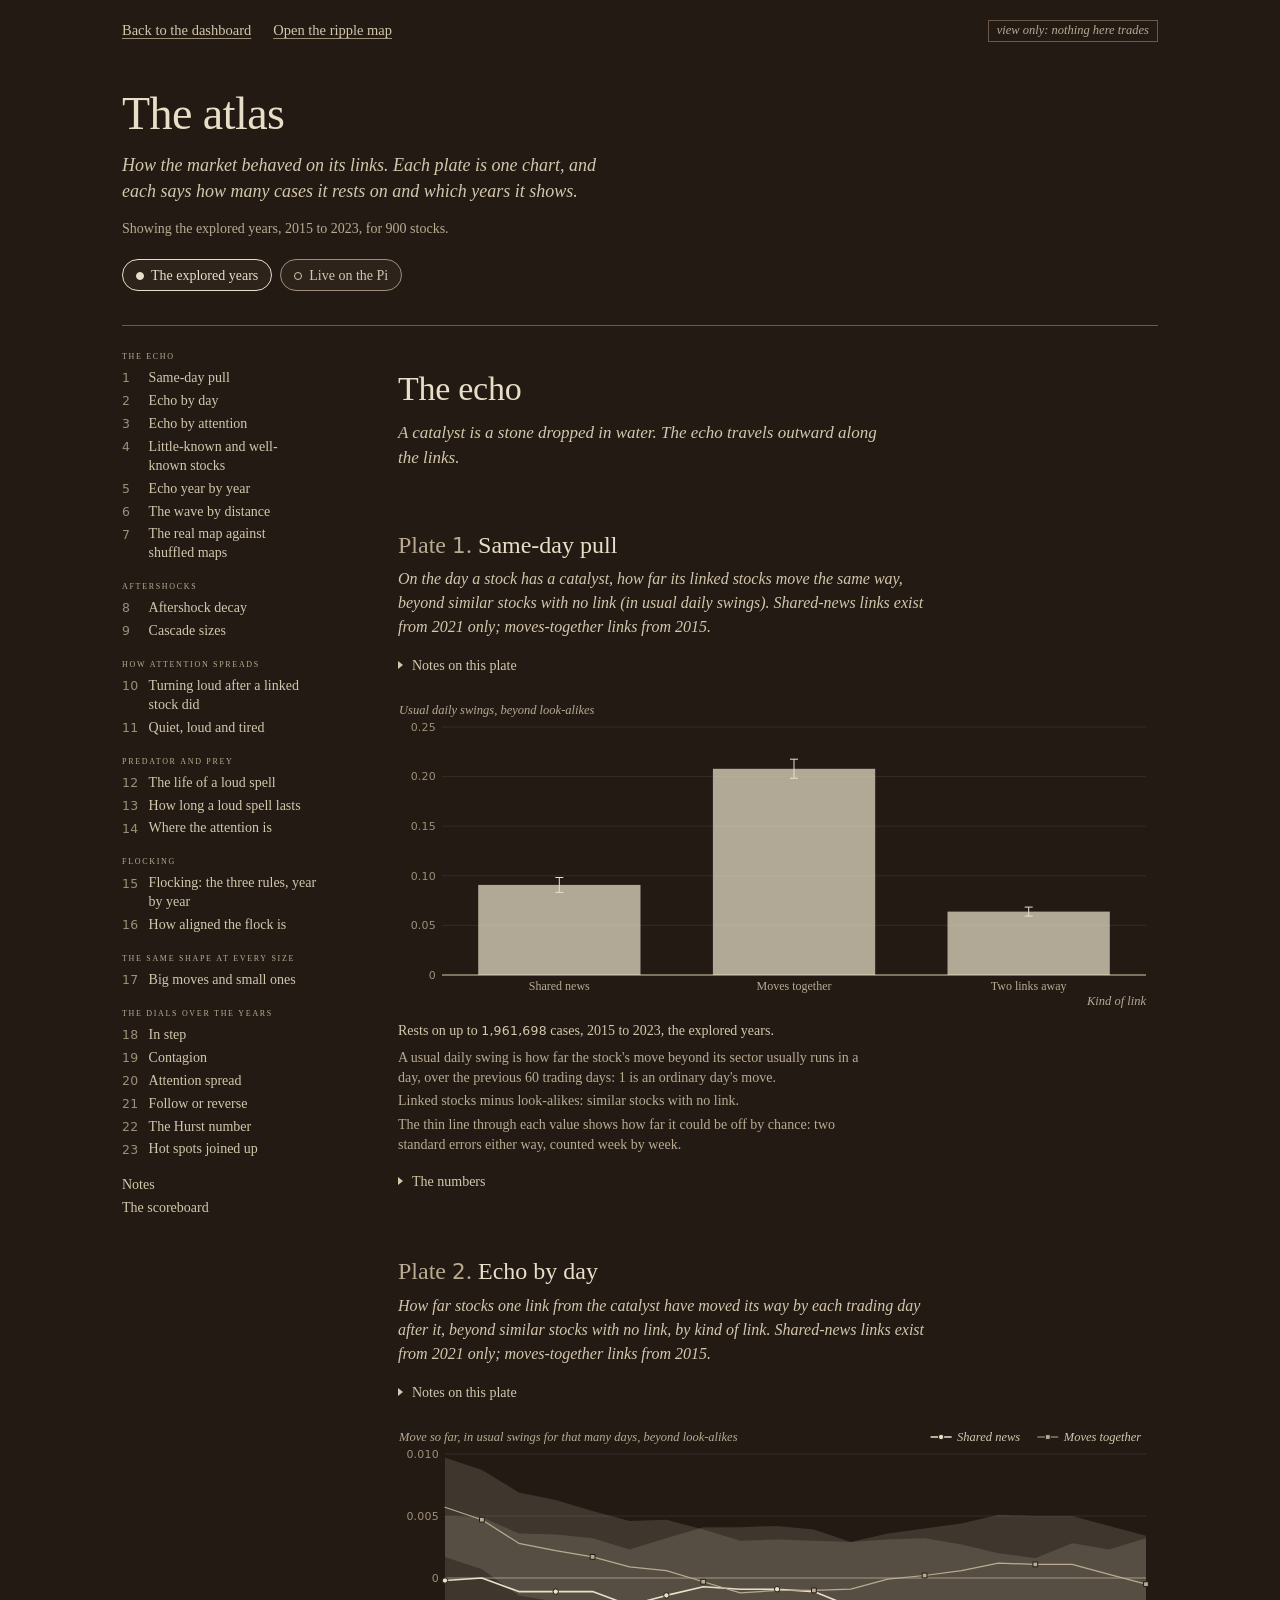
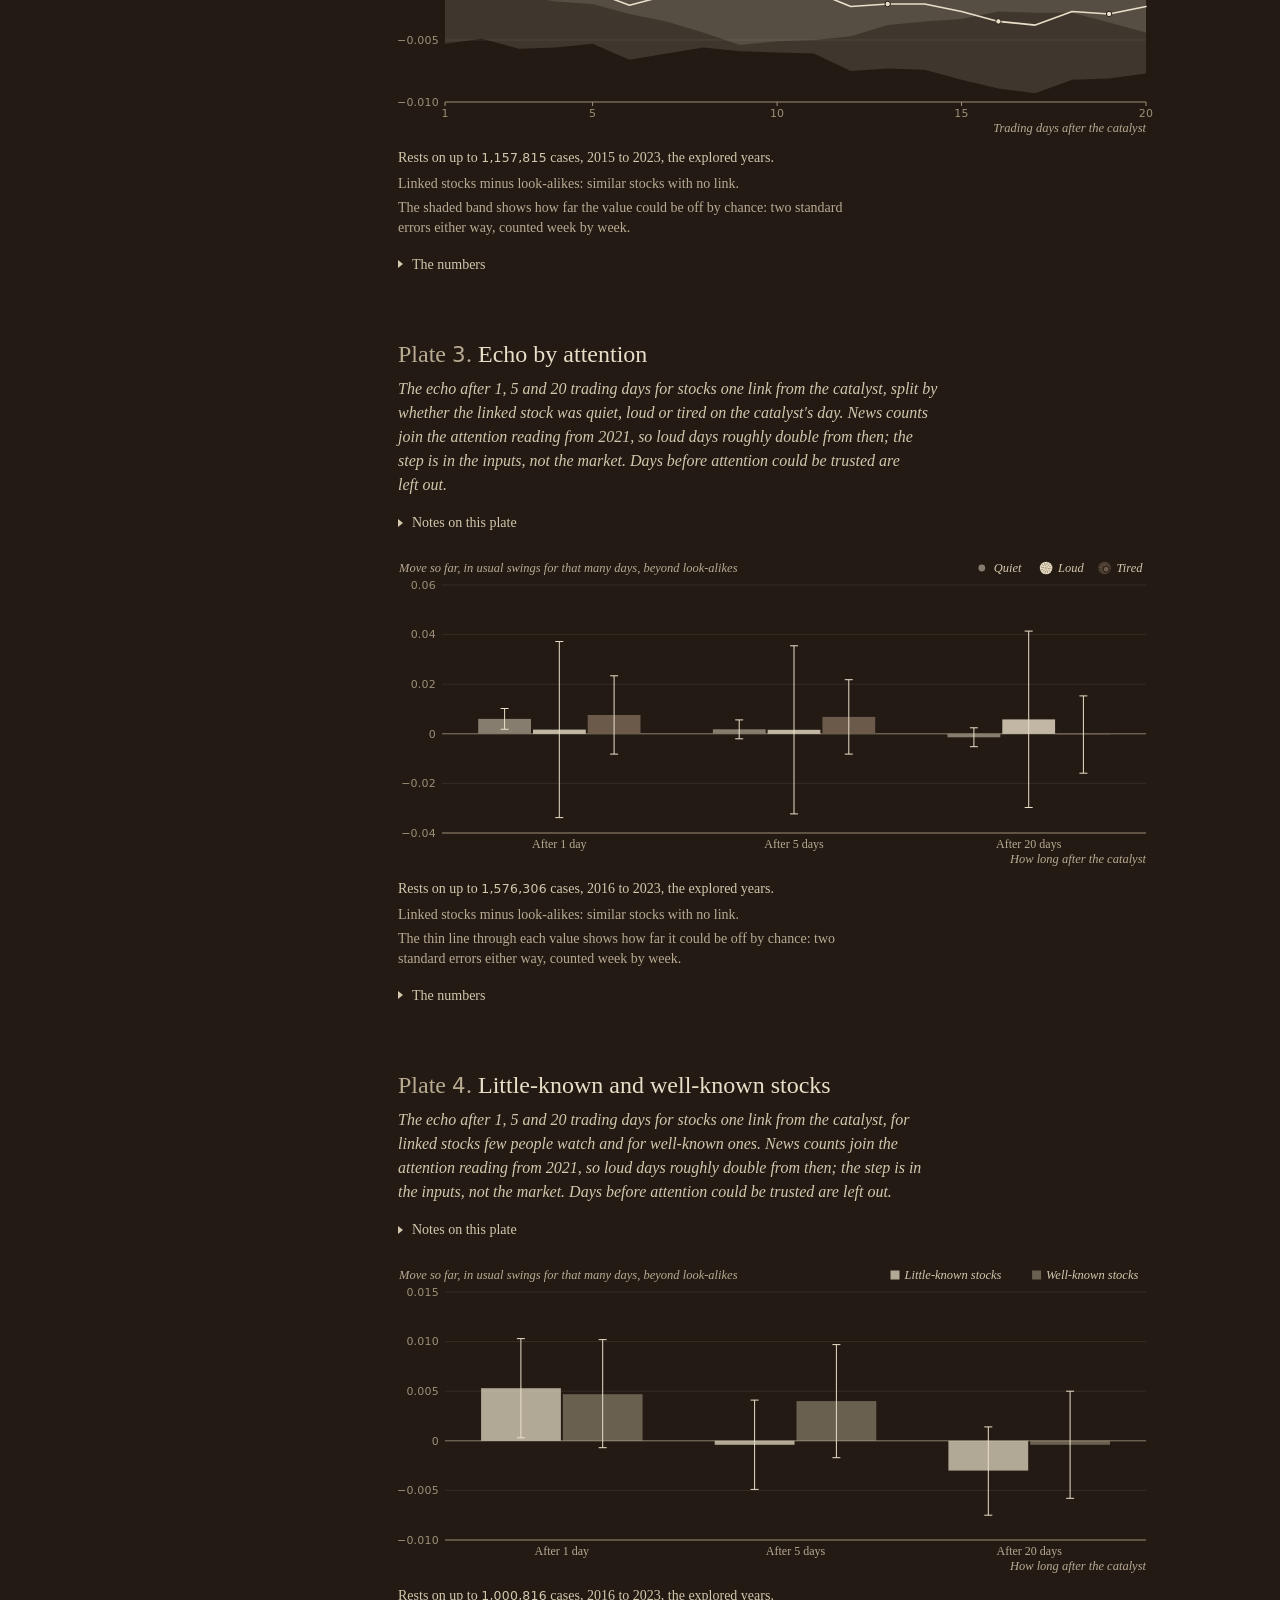
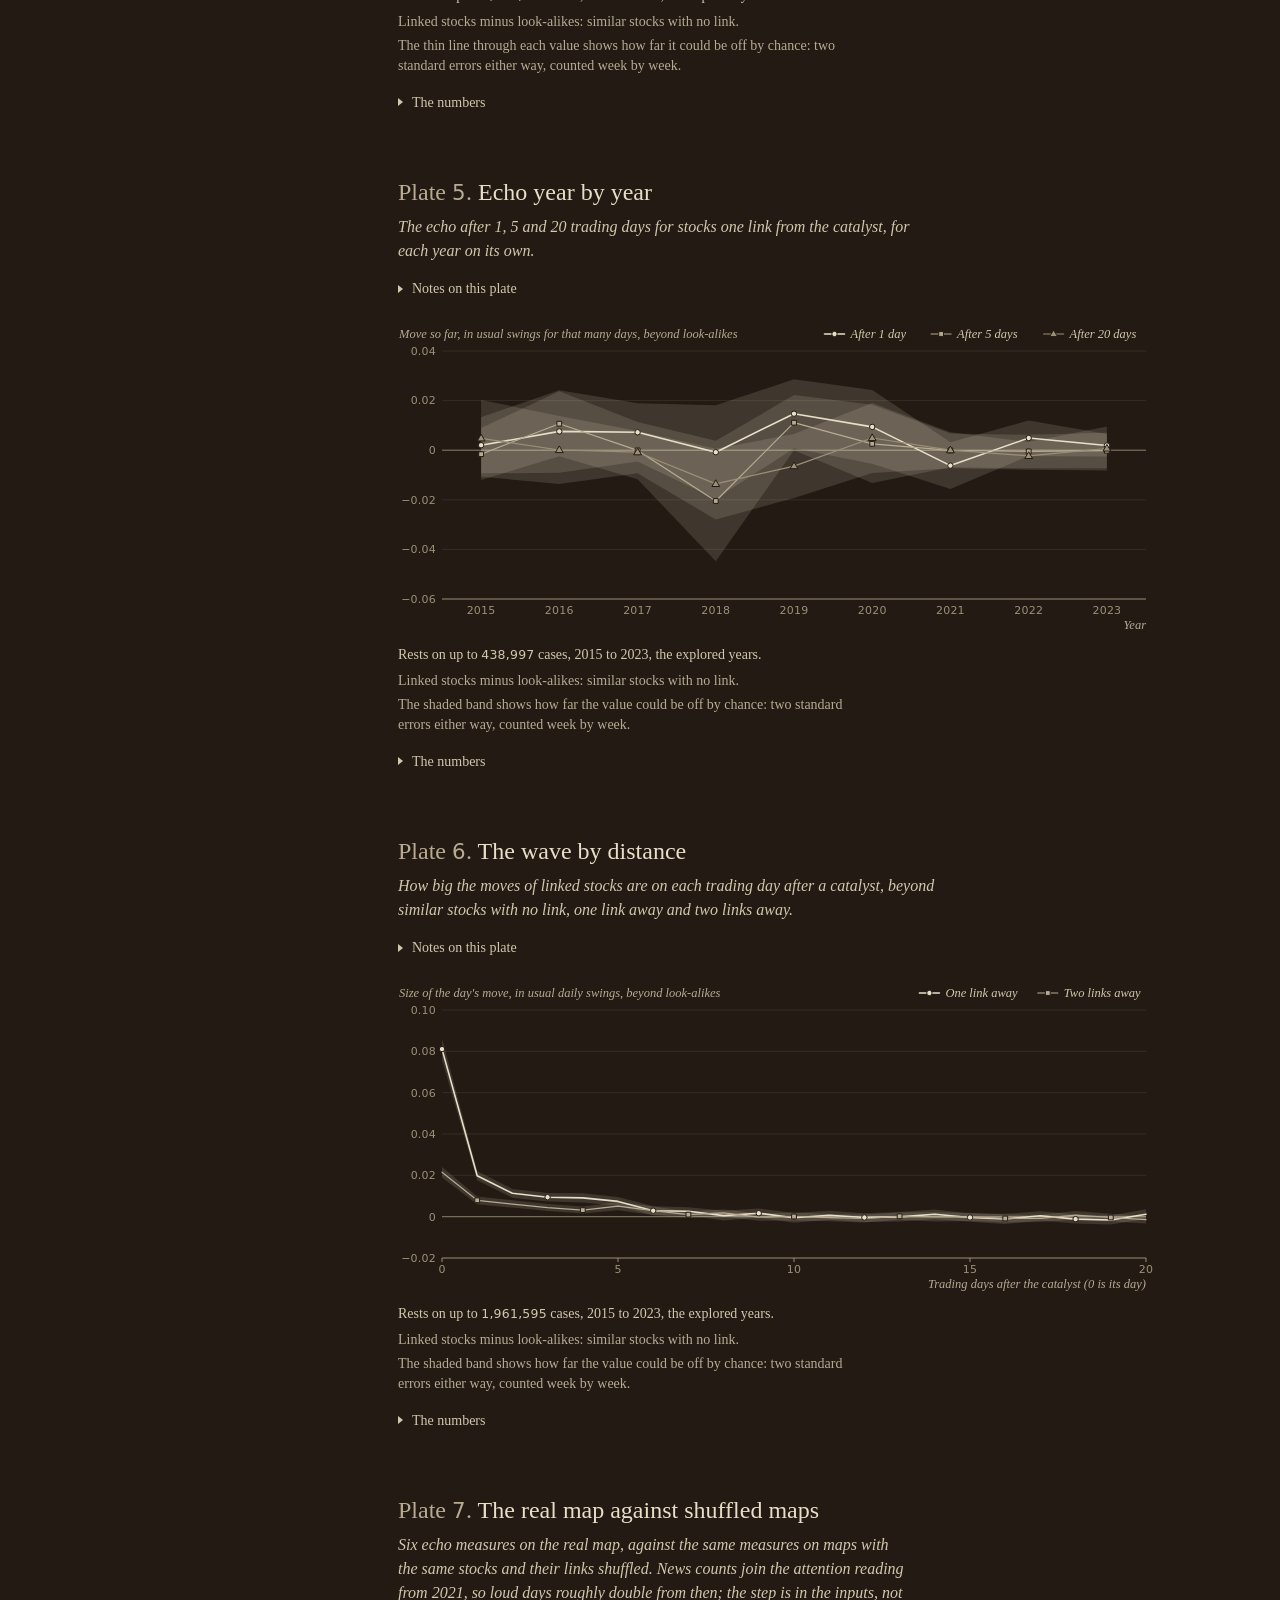
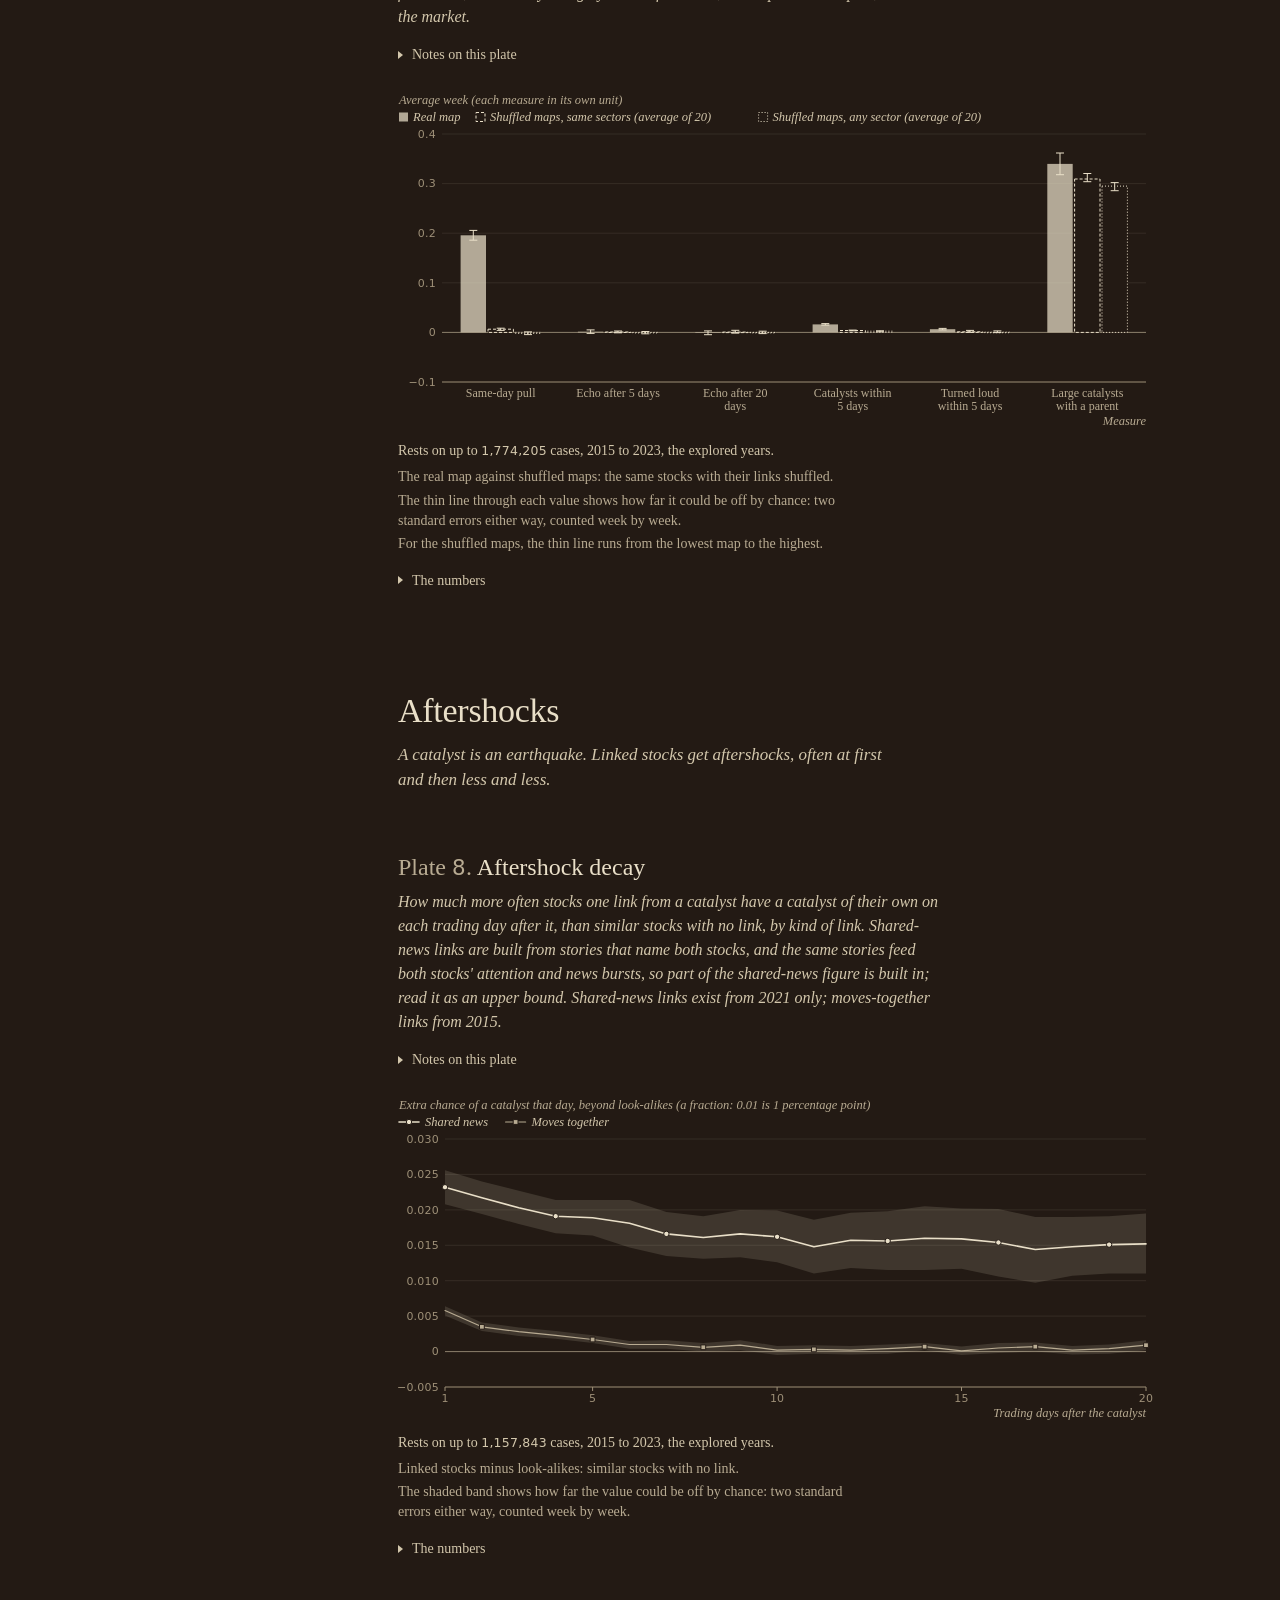
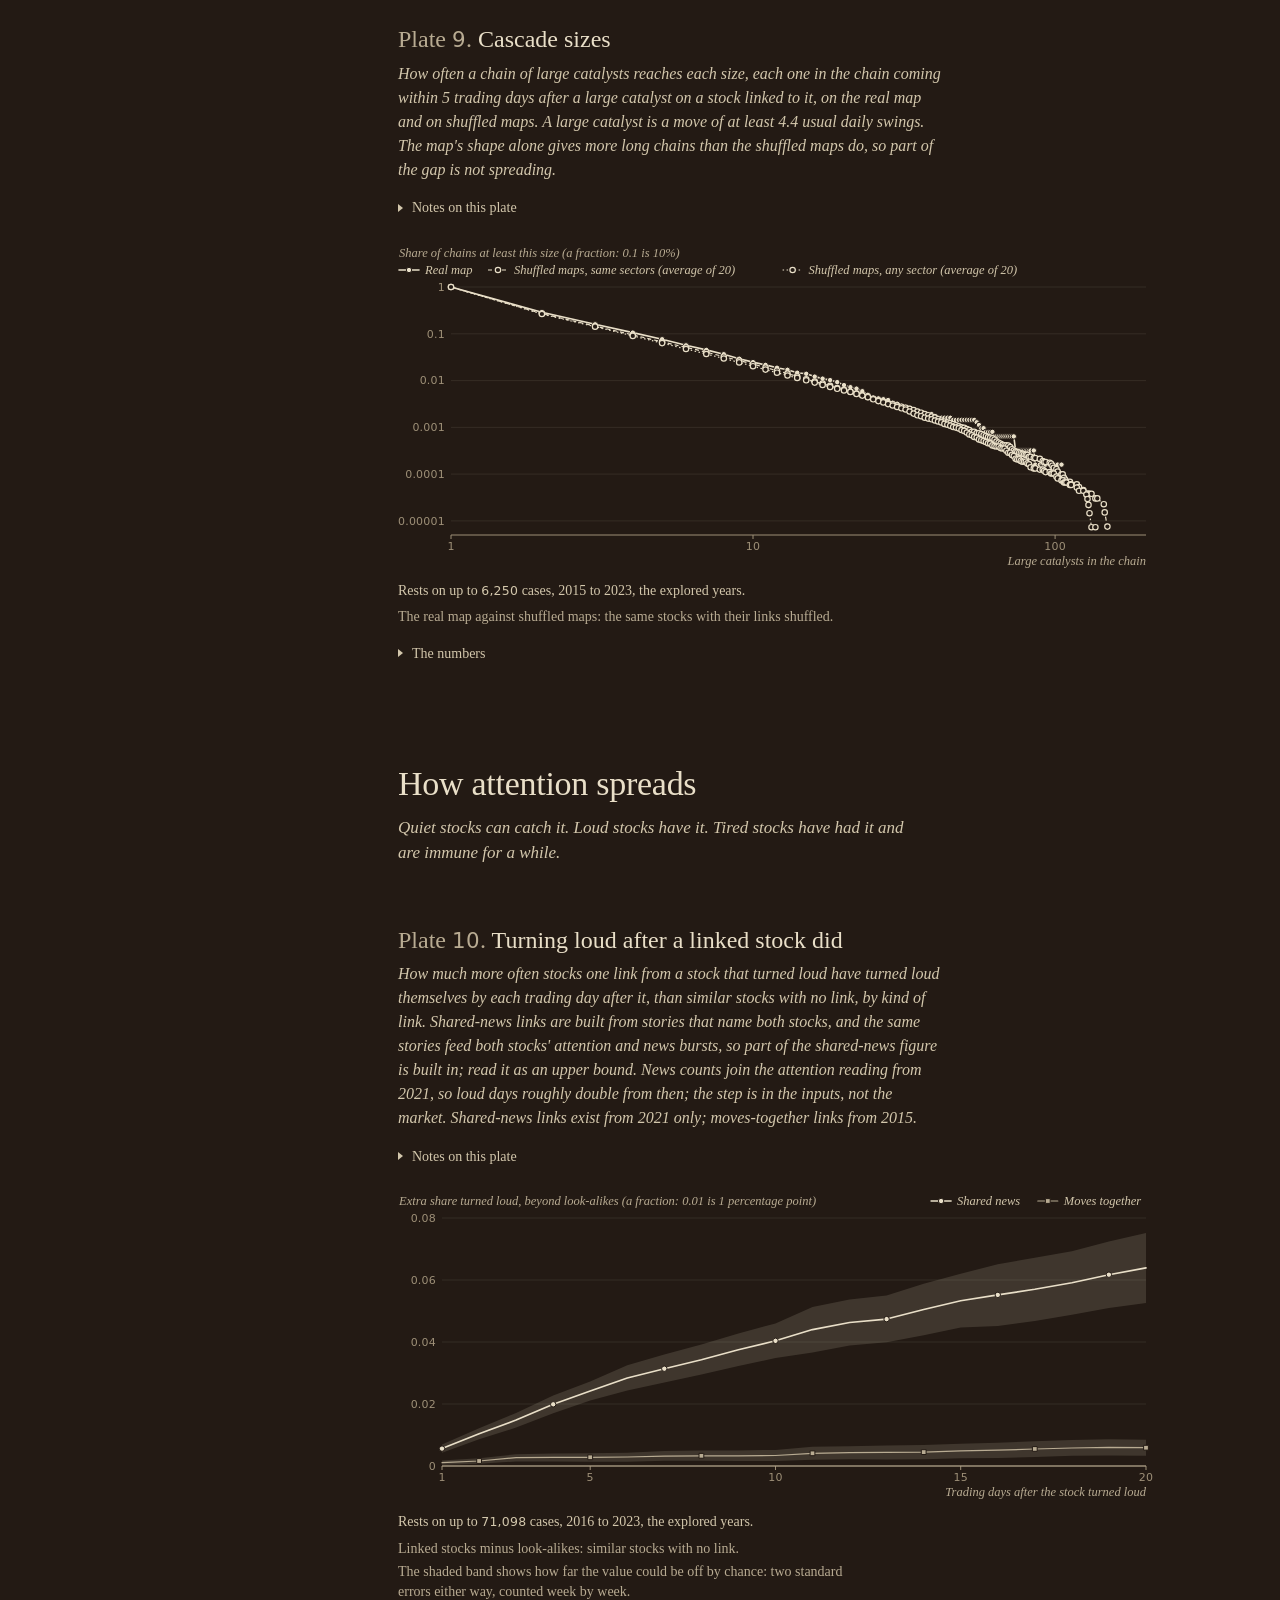
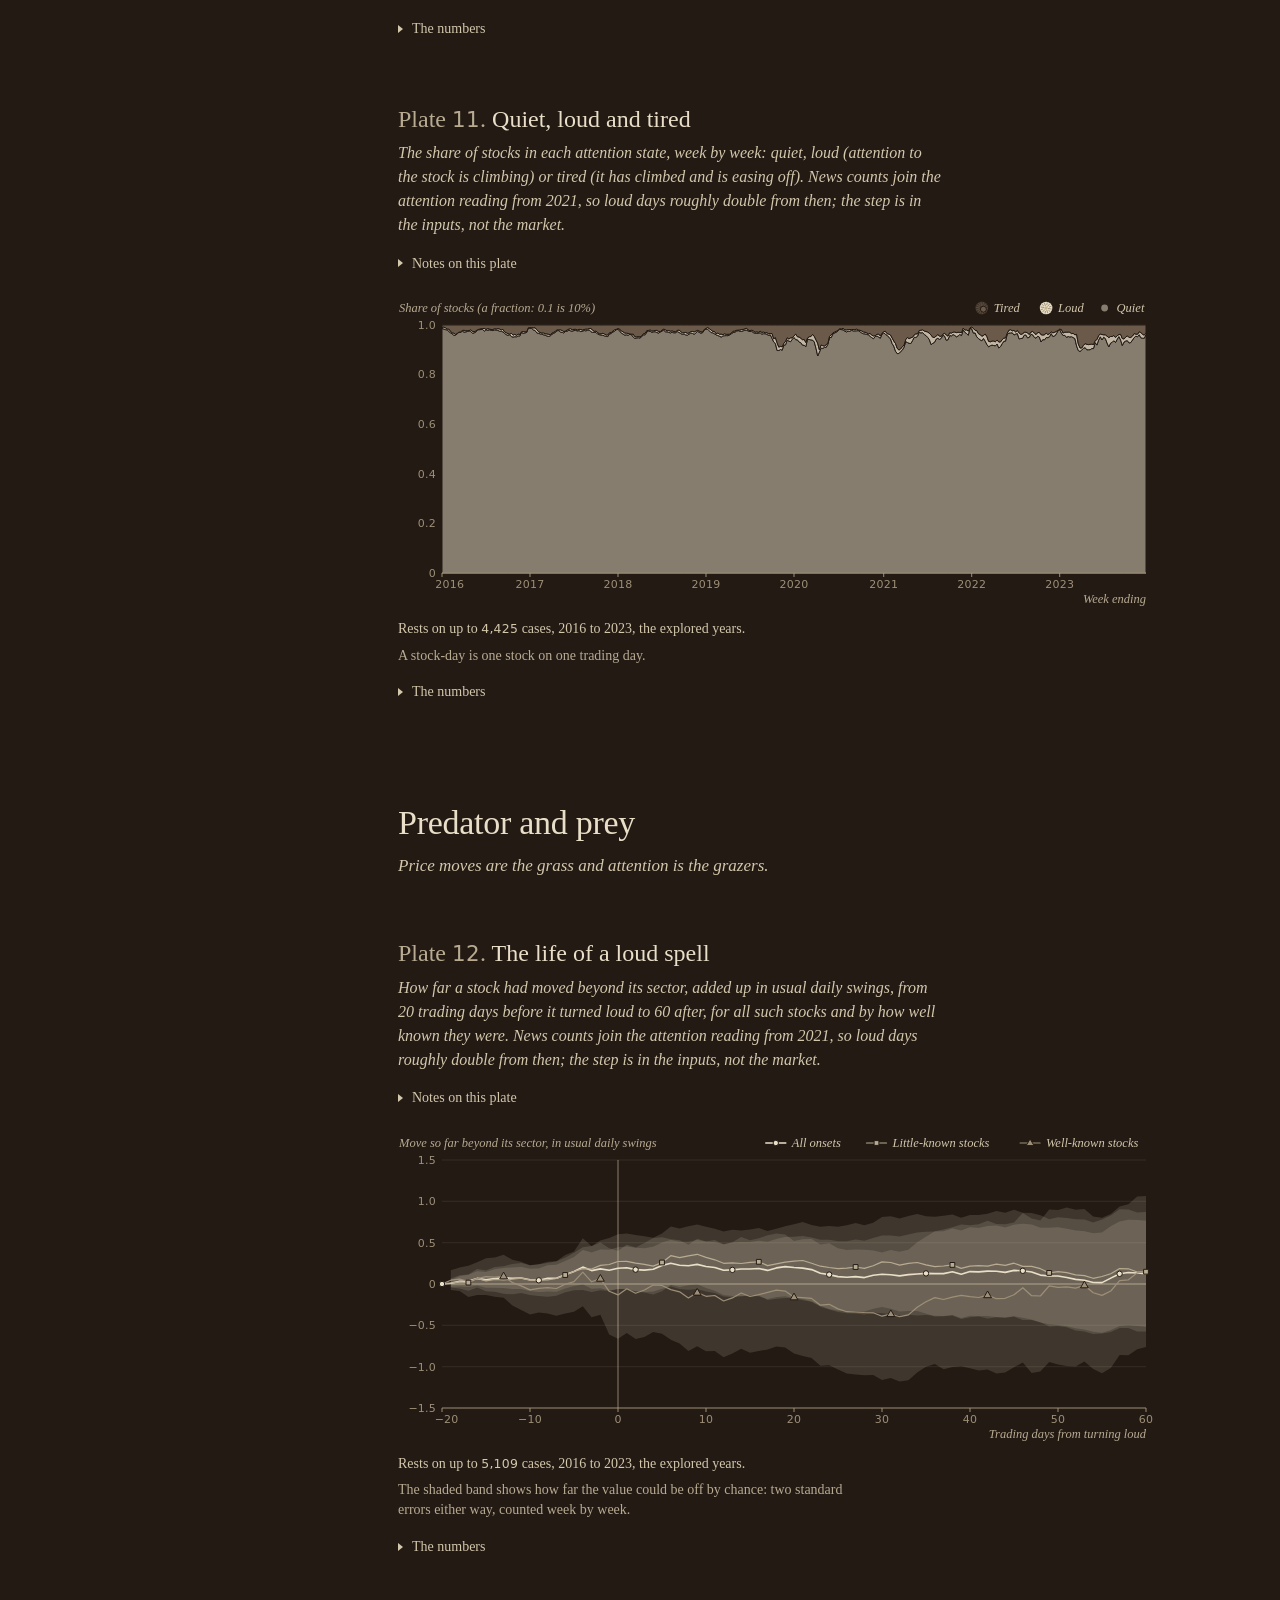
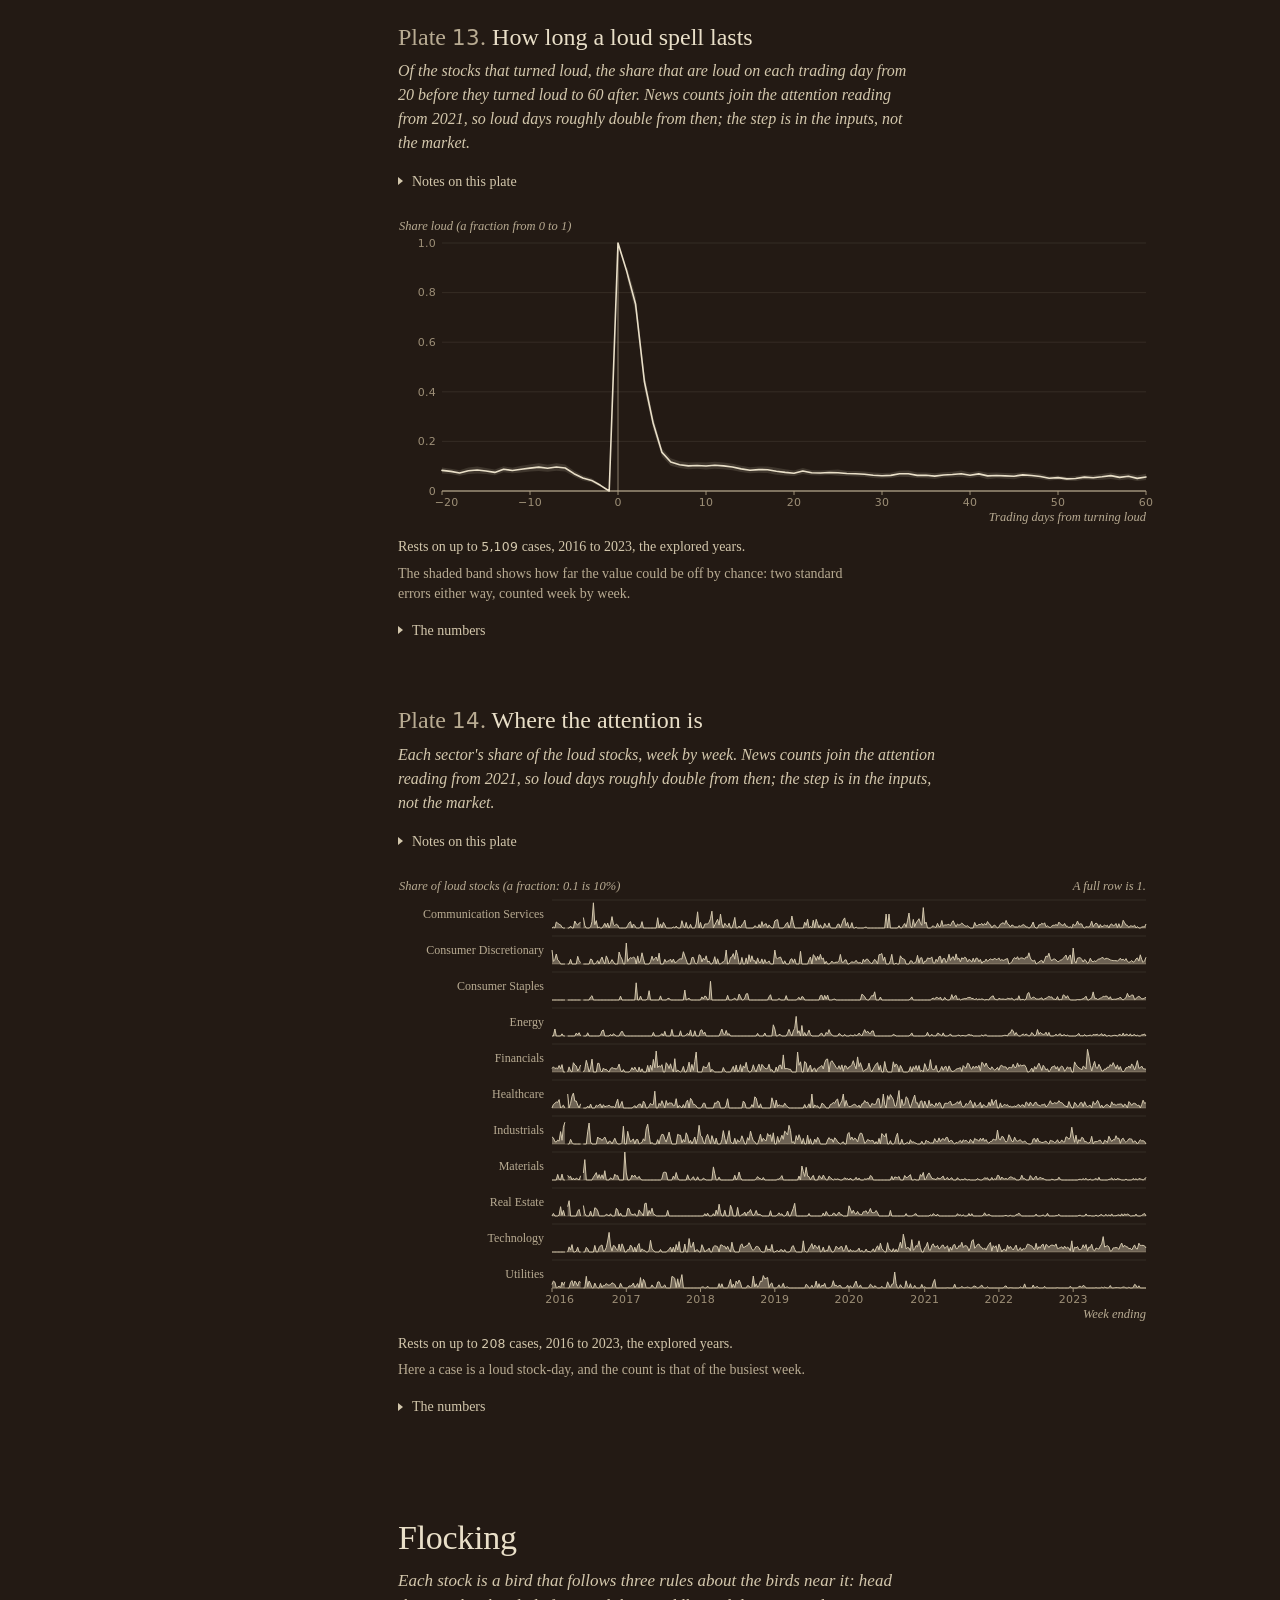
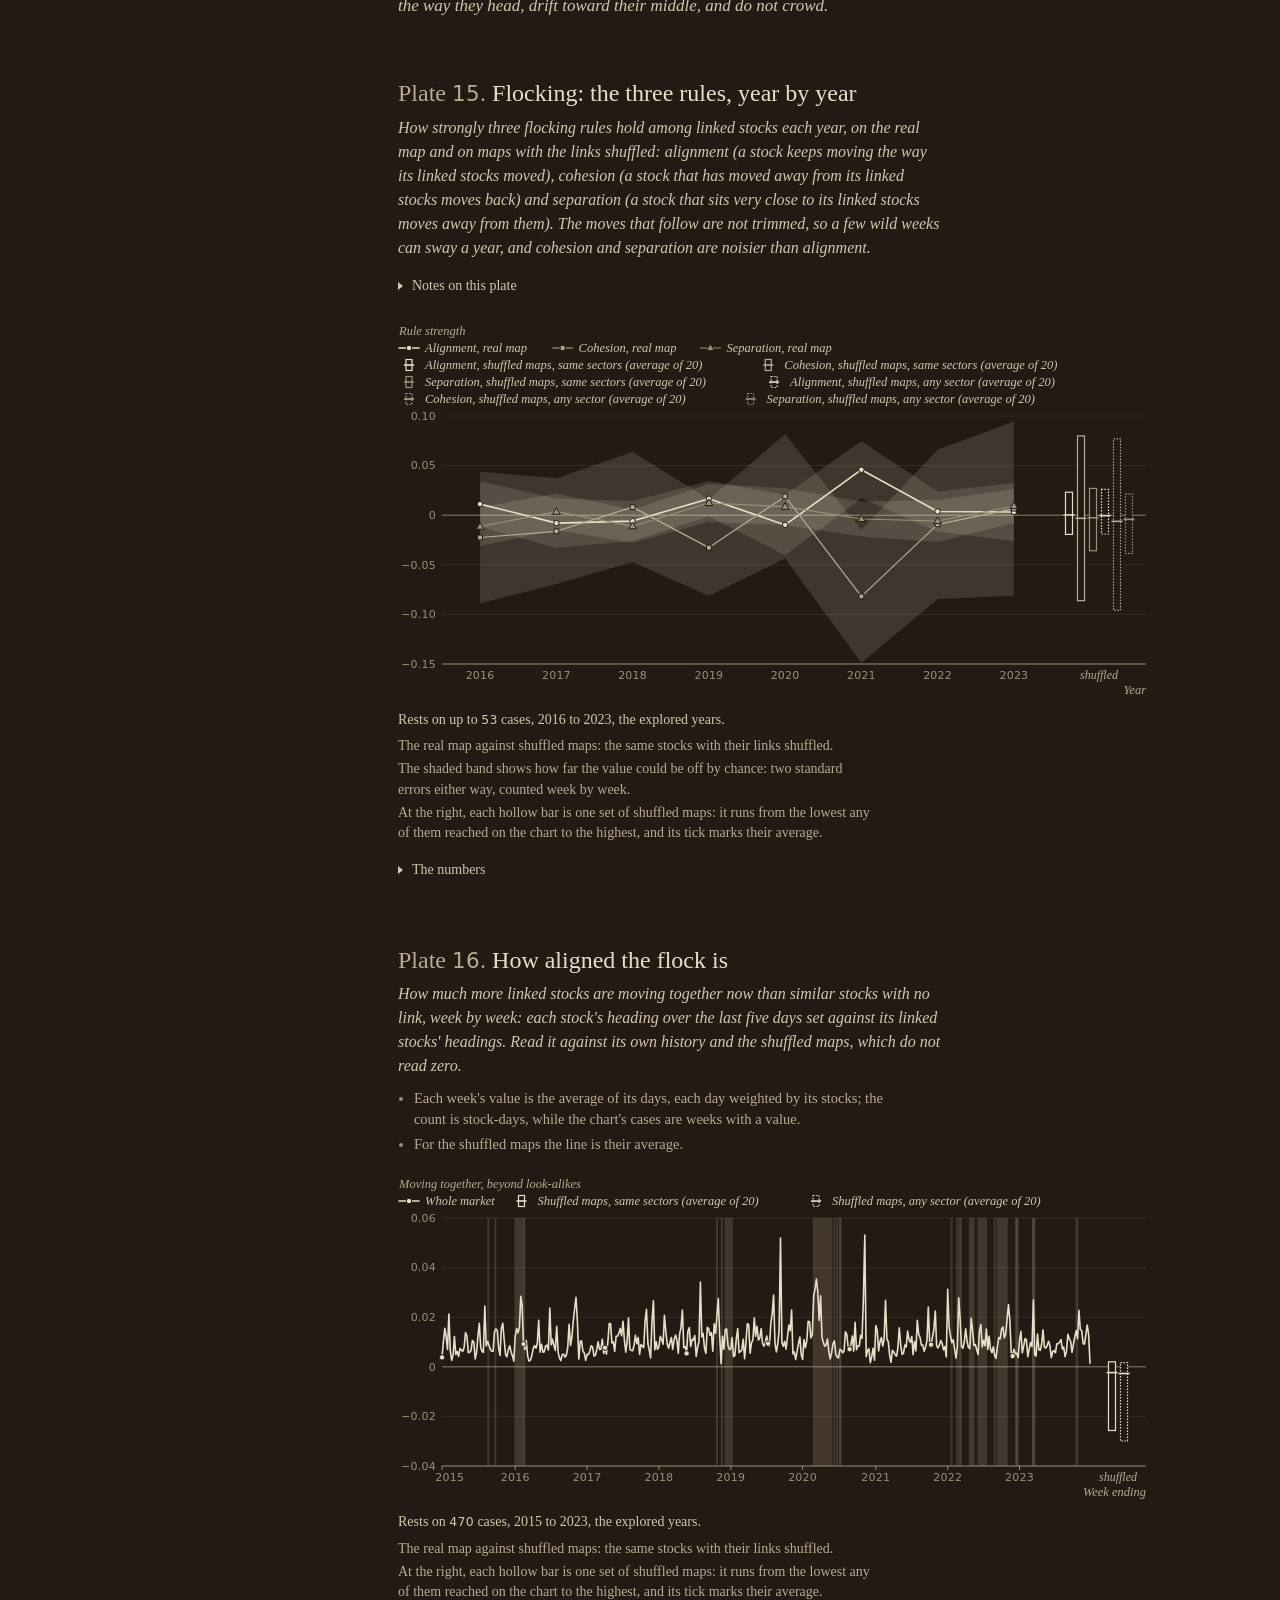
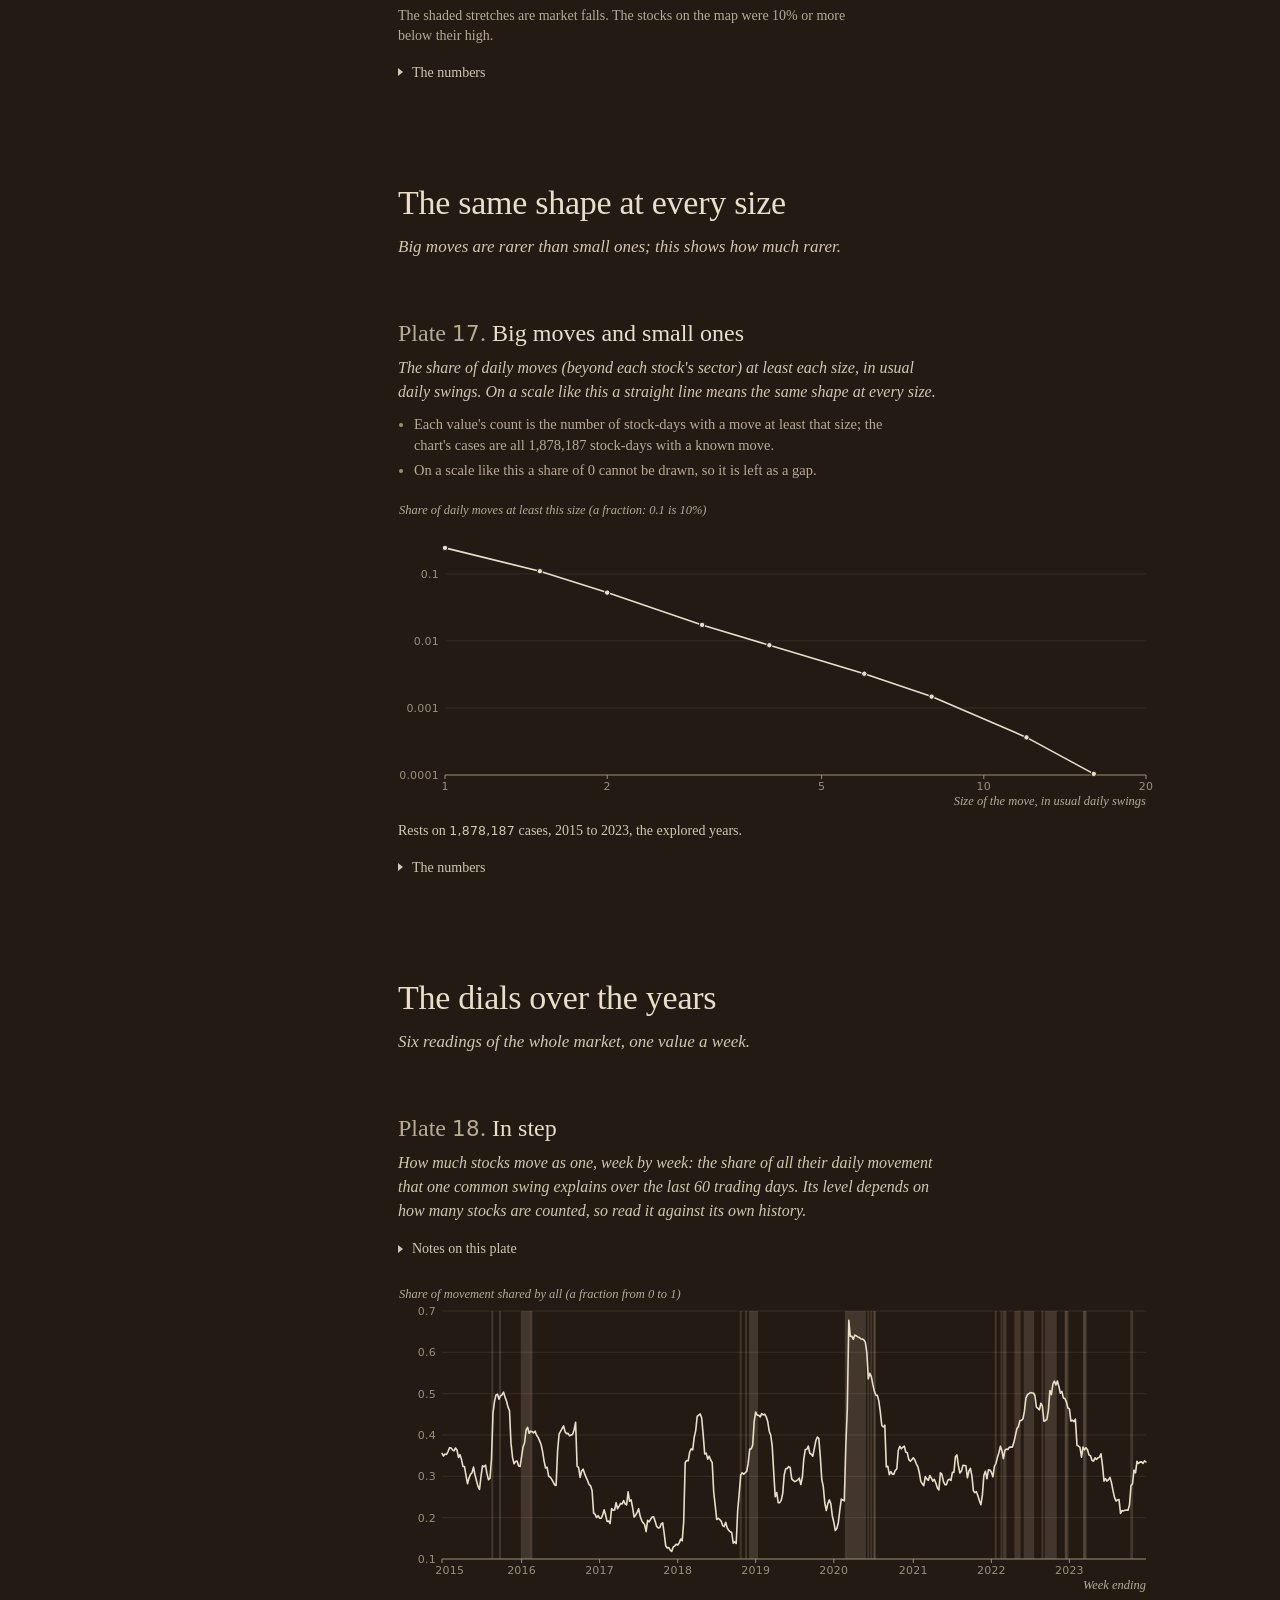
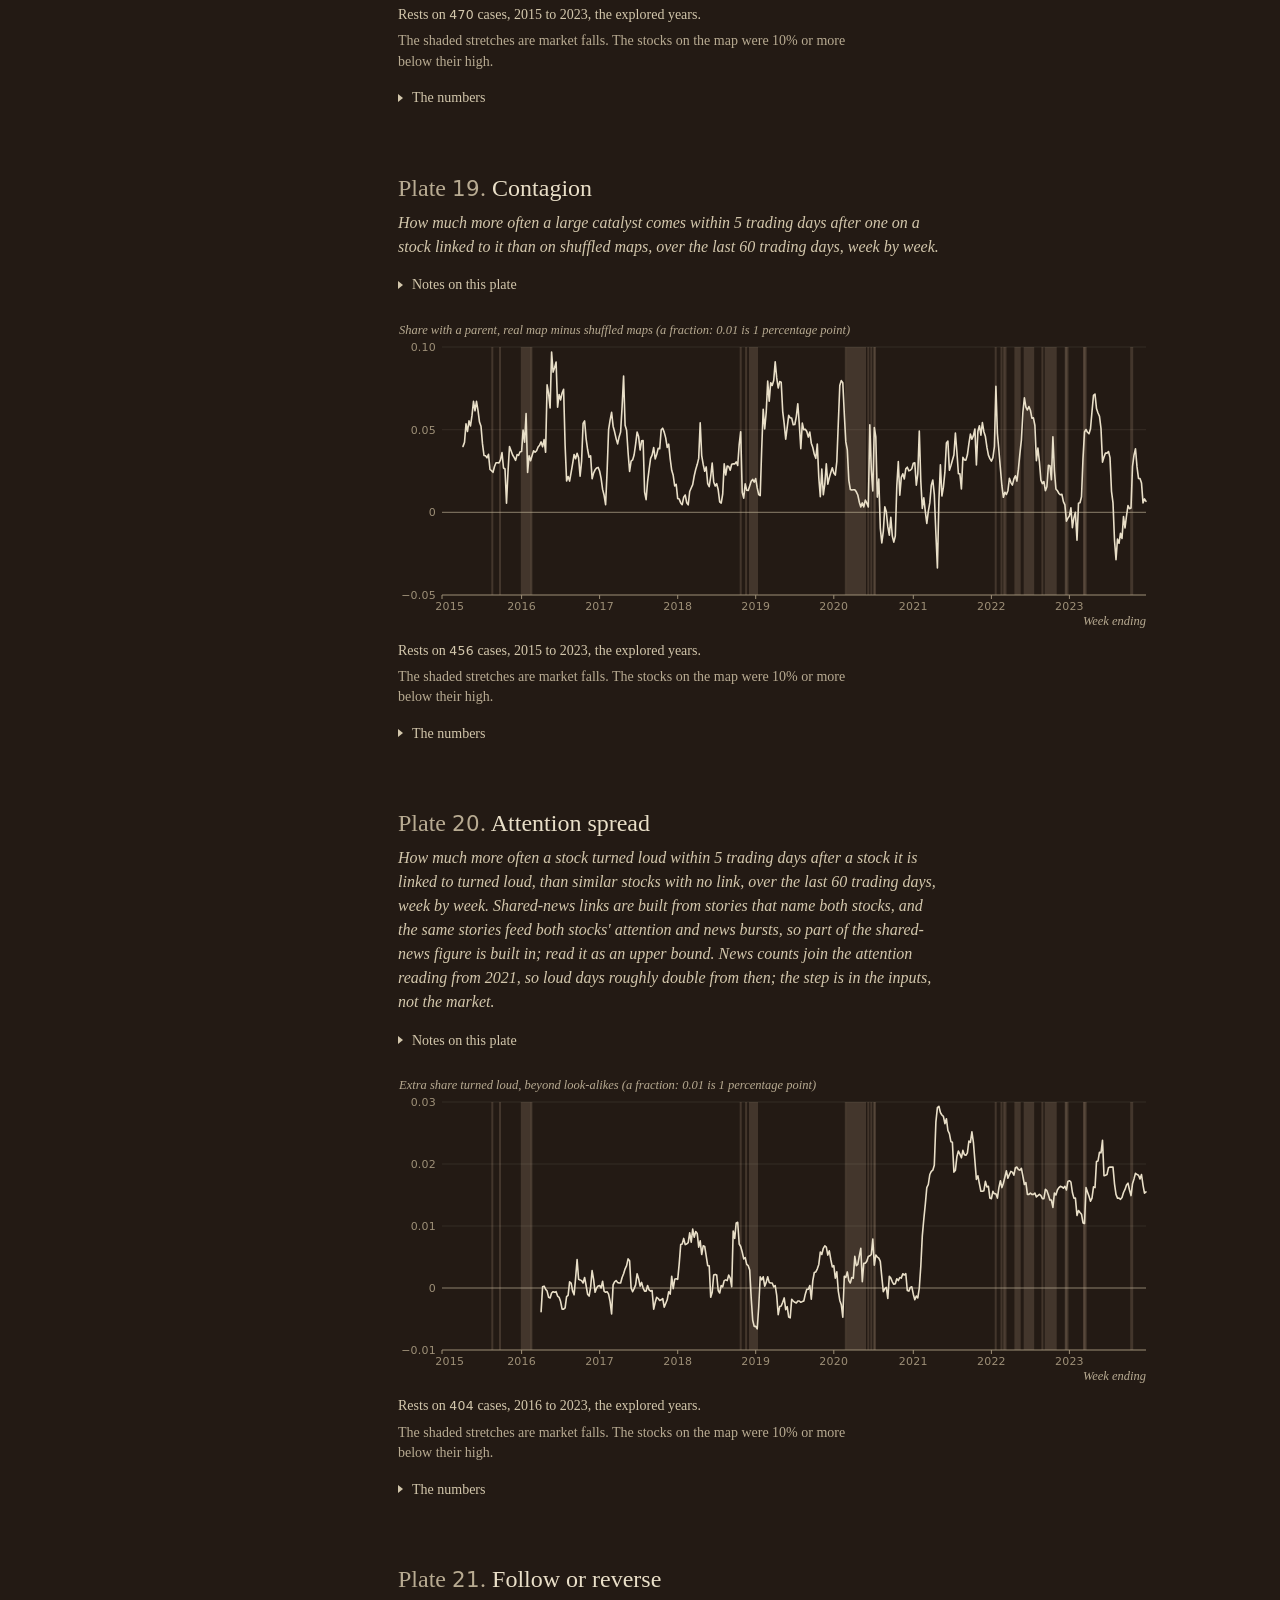
==== atlas.html @ 0f8610d2 "Dashboard update 2026-11-14 20:06 UTC" ====
<!doctype html>
<html lang="en">
<head>
<meta charset="utf-8">
<meta name="viewport" content="width=device-width, initial-scale=1">
<title>The atlas</title>
<link rel="icon" href="favicon.png">
<link rel="stylesheet" href="world.css">
</head>
<body class="atlas-page">
<a class="skip" href="#atlas-main">Skip to the plates</a>
<header class="masthead">
  <div class="masthead-top">
    <nav class="masthead-links" aria-label="Pages">
      <a href="./">Back to the dashboard</a>
      <a href="map.html" id="atlas-map-link" hidden>Open the ripple map</a>
    </nav>
    <p class="badges">
      <span class="quietbadge">view only: nothing here trades</span>
      <span class="quietbadge" id="atlas-demo" hidden>made-up data for building the page</span>
    </p>
  </div>
  <h1>The atlas</h1>
  <p class="lede">How the market behaved on its links. Each plate is one chart, and each says how many cases it rests on and which years it shows.</p>
  <p class="shelfnote" id="atlas-shelf-note" hidden></p>
  <p class="shelfnote shelfwarn" id="atlas-shelf-warn" hidden></p>
  <div class="shelf" id="atlas-shelf" hidden></div>
</header>
<div class="atlas-body">
  <details class="toc" id="atlas-toc" hidden>
    <summary>Contents <span class="quietbadge" id="atlas-toc-mark" hidden>made-up data</span></summary>
    <nav id="atlas-toc-nav" aria-label="Contents"></nav>
  </details>
  <nav class="rail" id="atlas-rail" aria-label="Contents"></nav>
  <main class="atlas-main" id="atlas-main" tabindex="-1">
    <noscript><p class="state">The atlas needs JavaScript to draw its charts.</p></noscript>
  </main>
</div>
<script src="world.js"></script>
<script src="charts.js"></script>
<script src="atlas.js"></script>
</body>
</html>
---- world.css ----
/* world.css: the Market Map's shared stylesheet. The colour and face tokens, and the base styles every page uses.
   Text takes the bones only: --ash and --amethyst fall below 4.5:1 on peat, so they mark and never write. */

/* tokens:start */
:root {
  --peat: #231a14;
  --peat-deep: #1c140f;
  --humus: #2e231b;
  --bone: #e9dfc8;
  --bone-2: #d3c7ac;
  --bone-3: #b8ab92;
  --bone-4: #9d8f77;
  --chanterelle: #f2a03d;
  --amethyst: #7d5ba6;
  --moss: #6f8f4e;
  --ash: #6b5a4a;
  --serif: "Iowan Old Style","Palatino Linotype",Palatino,"Book Antiqua","URW Palladio L",P052,"TeX Gyre Pagella",Georgia,serif;
  --sans: "Gill Sans","Gill Sans MT",Seravek,"Segoe UI",system-ui,"Helvetica Neue","Liberation Sans",Arial,sans-serif;
}
/* tokens:end */

*, *::before, *::after { box-sizing: border-box; }

html {
  color-scheme: dark;
  background: var(--peat);
  accent-color: var(--bone-2);
  scrollbar-color: var(--ash) var(--humus);
  -webkit-text-size-adjust: 100%;
  text-size-adjust: 100%;
  -webkit-tap-highlight-color: transparent;
}
* { scrollbar-width: thin; }
::-webkit-scrollbar { width: 8px; height: 8px; background: var(--humus); }
::-webkit-scrollbar-thumb { background: var(--ash); border: 2px solid var(--humus); border-radius: 4px; }
@media (hover: hover) { ::-webkit-scrollbar-thumb:hover { background: var(--bone-4); } }
::-webkit-scrollbar-corner { background: var(--humus); }

/* Captions and prose are in the serif; the few figures are in the sans (.fig). */
body {
  margin: 0;
  background: var(--peat);
  color: var(--bone);
  font-family: var(--serif);
  font-size: 1rem;
  line-height: 1.5;
  caret-color: var(--bone);
  -webkit-font-smoothing: antialiased;
  text-rendering: optimizeLegibility;
}
h1, h2, h3, h4 { font-weight: 400; text-wrap: balance; }
p, li, dd, figcaption { text-wrap: pretty; }
button, input, select, textarea { font: inherit; color: inherit; }
::placeholder { color: var(--bone-4); opacity: 1; }

::selection { background: var(--ash); color: var(--bone); }
:focus-visible { outline: 1.5px solid var(--bone); outline-offset: 3px; }

/* Only an anchor that still has its address looks like a link. :where() keeps this at zero weight, so a class
   such as .textbutton on a link wins. */
:where(a:any-link) {
  color: var(--bone);
  text-decoration-line: underline;
  text-decoration-color: var(--bone-4);
  text-decoration-thickness: 1px;
  text-underline-offset: 3px;
}
@media (hover: hover) {
  :where(a:any-link):hover { text-decoration-color: var(--bone); }
}

/* The type voice: a figure set in the sans inside serif text, and a colony's name in spaced small caps. */
.fig {
  font-family: var(--sans);
  font-style: normal;
  font-size: .89em;
  letter-spacing: .02em;
  font-variant-numeric: lining-nums tabular-nums;
}
.colony {
  font-size: 12px;
  line-height: 1;
  letter-spacing: .14em;
  font-variant-caps: all-small-caps;
  font-feature-settings: "smcp", "c2sc";
  color: var(--bone-3);
  white-space: nowrap;
}

/* The world's buttons: a humus pill with a bone rim, made of the same stuff as the play button.
   A switch (aria-pressed) carries a ring that fills when it is on, so its state reads by form as well as by light. */
.textbutton {
  display: inline-flex;
  align-items: center;
  gap: 7px;
  min-height: 32px;
  margin: 0;
  padding: 6px 13px 4px;   /* the serif sits high in its line box; this centres it by eye */
  border: 1px solid var(--bone-4);
  border-radius: 999px;
  background: var(--humus);
  color: var(--bone-2);
  font-family: var(--serif);
  font-size: 14px;
  line-height: 1.2;
  text-decoration: none;
  white-space: nowrap;
  cursor: pointer;
}
@media (hover: hover) {
  .textbutton:hover { background: #3a2c22; border-color: var(--bone-3); color: var(--bone); }
}
.textbutton:active { background: var(--peat-deep); }
.textbutton[aria-pressed]::before {
  content: "";
  flex: none;
  width: 8px;
  height: 8px;
  border: 1.5px solid currentColor;
  border-radius: 50%;
}
.textbutton[aria-pressed="true"] { border-color: var(--bone); color: var(--bone); }
.textbutton[aria-pressed="true"]::before { background: currentColor; }
.textbutton:disabled, .textbutton[aria-disabled="true"] {
  background: transparent;
  border-color: var(--ash);
  color: var(--bone-4);
  cursor: default;
}
@media (pointer: coarse) {
  .textbutton { min-height: 44px; padding: 9px 16px 7px; }
}

/* A caption plate: a patch of bare peat cut into the field, the lead in italic bone. As a button it isolates. */
.plate {
  margin: 0;
  padding: 6px 9px 7px;
  background: var(--peat);
  color: var(--bone-2);
  font-size: 13.5px;
  line-height: 1.42;
}
.plate em { font-style: italic; color: var(--bone); }
button.plate { display: block; border: 0; border-radius: 0; text-align: left; cursor: pointer; }
@media (hover: hover) {
  button.plate:hover em {
    text-decoration-line: underline;
    text-decoration-color: var(--bone-4);
    text-underline-offset: 3px;
  }
}

/* A quiet label, such as made-up data or view only: a thin ash rim around italic text, on its own patch of peat. */
.quietbadge {
  display: inline-block;
  margin: 0;
  padding: 3px 8px 4px;
  border: 1px solid var(--ash);
  background: var(--peat);
  color: var(--bone-3);
  font-size: 12.5px;
  font-style: italic;
  line-height: 1;
}

/* Visually hidden, still read aloud. */
.vh {
  position: absolute !important;
  width: 1px;
  height: 1px;
  margin: -1px;
  padding: 0;
  border: 0;
  overflow: hidden;
  clip: rect(0 0 0 0);
  clip-path: inset(50%);
  white-space: nowrap;
}

/* Charts (charts.js). Every part of a chart is a class, and this sheet gives each its colour. Ink is bone on peat;
   chanterelle marks only what is live or moved with, amethyst what moved against. Nothing is written over a plot:
   series are named in a key above it, in text ink, and the key repeats each series' form. Sizes match charts.js. */
.mmc {
  display: block;
  max-width: 100%;
  height: auto;
  overflow: visible;
  color: var(--bone-3);
  font-family: var(--sans);
  font-size: 11px;
}
.mmc text { fill: var(--bone-4); font-family: var(--sans); font-size: 11px; letter-spacing: .02em; font-variant-numeric: lining-nums tabular-nums; }

/* The frame: a bone-4 baseline with its tick marks, hairline grid, and a firmer zero line. */
.mmc .axis { fill: none; stroke: var(--bone-4); stroke-width: 1; }
.mmc line.tick, .mmc path.tick { fill: none; stroke: var(--bone); stroke-opacity: .09; stroke-width: 1; }
.mmc .zero { fill: none; stroke: var(--bone-3); stroke-opacity: .7; stroke-width: 1; }
.mmc .ylab, .mmc .xlab, .mmc .lbl, .mmc .empty, .mmc .note {
  font-family: var(--serif);
  font-size: 12.5px;
  font-style: italic;
  letter-spacing: 0;
  font-variant-numeric: normal;
}
.mmc .ylab, .mmc .xlab, .mmc .empty, .mmc .note { fill: var(--bone-3); }
.mmc .lbl { fill: var(--bone-2); }
.mmc .tick.cat, .mmc .row { font-family: var(--serif); font-size: 12px; letter-spacing: 0; font-variant-numeric: normal; fill: var(--bone-3); }
.mmc .row { font-size: 12.5px; }

/* Series. Each has a tone (tone-0 bone, tone-1 bone-3, tone-2 bone-4) and a second form: each real series its own
   marker shape, and a shuffled-maps series (.ref) its real partner's tone and shape, dashed and hollow. */
.mmc .tone-0 { color: var(--bone); }
.mmc .tone-1 { color: var(--bone-3); }
.mmc .tone-2 { color: var(--bone-4); }
.mmc.live .ln-0 { color: var(--chanterelle); }
.mmc .ln, .mmc .kline { fill: none; stroke: currentColor; stroke-width: 1.2; stroke-linejoin: round; stroke-linecap: round; }
.mmc .ln.ln-0, .mmc .kline.ln-0 { stroke-width: 1.6; }
.mmc .ln.ref, .mmc .kline.ref { stroke-dasharray: 4 3; stroke-linecap: butt; }
.mmc .ln.ref-2, .mmc .kline.ref-2 { stroke-dasharray: 1.5 2.5; }
.mmc .band { fill: var(--bone); fill-opacity: .14; stroke: none; }
.mmc .err { fill: none; stroke: var(--bone); stroke-width: 1; }
.mmc .err.ref { stroke: currentColor; }
.mmc .dot, .mmc .pt, .mmc .kmark { fill: currentColor; stroke: var(--peat); stroke-width: 1; }
.mmc .dot.ref, .mmc .pt.ref, .mmc .kmark.ref { fill: var(--peat); stroke: currentColor; stroke-width: 1.2; }
.mmc .dot.mk-cross, .mmc .pt.mk-cross, .mmc .kmark.mk-cross { fill: none; stroke: currentColor; stroke-width: 1.4; }

/* Bars step down in fill as their tone steps down; the third tone adds a rim. A shuffled-maps bar is hollow, its
   rim dashed. */
.mmc .bar, .mmc .swatch { fill: currentColor; stroke: none; }
.mmc .bar.tone-0, .mmc .swatch.tone-0 { fill-opacity: .72; }
.mmc .bar.tone-1, .mmc .swatch.tone-1 { fill-opacity: .48; }
.mmc .bar.tone-2, .mmc .swatch.tone-2 { fill-opacity: .26; stroke: currentColor; stroke-width: 1; }
.mmc .bar.ref, .mmc .swatch.ref { fill: var(--peat); fill-opacity: 1; stroke: currentColor; stroke-width: 1; stroke-dasharray: 3 2; }
.mmc .bar.ref-2, .mmc .swatch.ref-2 { stroke-dasharray: 1 2; }

/* Attention states: one encoding on every chart and in every key, from the map's own caps. Loud is the lightest (an
   open cap), quiet is dim (a closed cap: bone at half strength on peat, 4.2:1), tired is ash umber (a dropped cap
   beside its spore print). These come after the tones and the live colour, so a state always reads as itself. */
.mmc .st-loud, .mmc.live .st-loud { color: var(--bone); }
.mmc .st-quiet, .mmc.live .st-quiet { color: #867d6e; }
.mmc .st-tired, .mmc.live .st-tired { color: var(--ash); }
.mmc .bar.st-loud { fill-opacity: .8; stroke: none; }
.mmc .bar.st-quiet, .mmc .bar.st-tired { fill-opacity: 1; stroke: none; }
/* The key's cap marks, drawn small (charts.js capMark), in the sketch's cap colours. */
.mmc .cap.quiet .cap-body { fill: #867d6e; }
.mmc .cap.loud .cap-body { fill: var(--bone); }
.mmc .cap.loud .cap-gill { fill: none; stroke: #8c7c61; stroke-width: .75; }
.mmc .cap.loud .cap-stem { fill: #c4b38e; }
.mmc .cap.tired .cap-print { fill: var(--ash); fill-opacity: .42; }
.mmc .cap.tired .cap-print-gill { fill: none; stroke: var(--ash); stroke-width: .65; }
.mmc .cap.tired .cap-body { fill: var(--ash); stroke: var(--peat); stroke-width: 1; }

/* A set of shuffled maps on a line chart: one hollow bar from its lowest to its highest, crossed by a tick at its
   average, in its real partner's tone, in a strip at the right of the plot named "shuffled". A second set of one
   partner takes a dotted rim. */
.mmc .rng, .mmc .krng { fill: var(--peat); stroke: currentColor; stroke-width: 1.2; }
.mmc .rng.ref-2, .mmc .krng.ref-2 { stroke-dasharray: 1.5 1.5; }
.mmc .rng-mean, .mmc .krng-mean { fill: none; stroke: currentColor; stroke-width: 1.6; }
.mmc .strip { font-family: var(--serif); font-size: 12px; font-style: italic; letter-spacing: 0; font-variant-numeric: normal; fill: var(--bone-3); }

/* A chart's single reading: a larger point, in from the edge, its value beside it. */
.mmc .dot.lone { stroke-width: 1.5; }
.mmc .lone-val { fill: var(--bone-2); font-size: 12px; }

/* Stacked shares: alternate fills with a peat hairline between bands; a band that is a state takes the state's fill. */
.mmc .area { fill: var(--bone-2); fill-opacity: .5; stroke: var(--peat); stroke-width: 1; stroke-linejoin: round; }
.mmc .area.alt { fill: var(--bone-4); fill-opacity: .3; }
.mmc .aswatch { fill: var(--bone-2); fill-opacity: .5; stroke: none; }
.mmc .aswatch.alt { fill: var(--bone-4); fill-opacity: .3; }
.mmc .area.st-loud { fill: currentColor; fill-opacity: .8; }
.mmc .area.st-quiet, .mmc .area.st-tired { fill: currentColor; fill-opacity: 1; }

/* An area of many series, drawn as rows: one strip per series on one shared scale, a ridge along its top. */
.mmc .area.strip { fill: var(--bone-2); fill-opacity: .42; stroke: none; }
.mmc .ridge { fill: none; stroke: var(--bone-2); stroke-width: 1; stroke-linejoin: round; }
.mmc .rowbase { stroke: var(--bone-4); stroke-opacity: .45; stroke-width: 1; }

/* Heat: chanterelle for moved with, amethyst for moved against, humus for neither; peat gaps between cells. */
.mmc .cell { stroke: var(--peat); stroke-width: 2; }
.mmc .lv2 { fill: var(--chanterelle); }
.mmc .lv1 { fill: var(--chanterelle); fill-opacity: .5; }
.mmc .lv0 { fill: var(--humus); }
.mmc .lv-1 { fill: var(--amethyst); fill-opacity: .55; }
.mmc .lv-2 { fill: var(--amethyst); }
.mmc .nil { fill: none; stroke: var(--ash); stroke-width: 1; }

/* A market fall: a stretch of ash under everything else, as strong as a chance band (about 1.5:1 on peat), so a
   guest finds the falls the note names at a glance; the line over it keeps more than 8:1. */
.mmc .fall { fill: var(--ash); fill-opacity: .45; stroke: none; }

/* ---- The atlas page (atlas.html). A masthead, then a contents rail beside one calm reading column of numbered
   plates. 1024px and wider: a sticky 220px rail, and a column whose text keeps to 68ch while its figures reach
   760px. Below 1024px the contents fold into a "Contents" disclosure at the top. Below 640px the gutters are 16px. */

.atlas-page [hidden] { display: none !important; }

.skip {
  position: absolute;
  left: 16px;
  top: 8px;
  z-index: 10;
  padding: 6px 12px 5px;
  background: var(--peat);
  transform: translateY(-300%);
}
.skip:focus { transform: none; }

.masthead, .atlas-body { width: min(1036px, calc(100% - 64px)); margin: 0 auto; }
.masthead { padding-top: 20px; padding-bottom: 34px; border-bottom: 1px solid var(--ash); }
.masthead-top {
  display: flex;
  flex-wrap: wrap;
  align-items: center;
  justify-content: space-between;
  gap: 10px 24px;
}
.masthead-links { display: flex; flex-wrap: wrap; gap: 4px 22px; font-size: 14.5px; }
.masthead-links a { color: var(--bone-2); }
.badges { display: flex; flex-wrap: wrap; gap: 6px; margin: 0; }
.masthead h1 {
  margin: 48px 0 0;
  font-size: 46px;
  line-height: 1.05;
  letter-spacing: -0.012em;
}
.lede {
  margin: 14px 0 0;
  max-width: 56ch;
  font-size: 18px;
  line-height: 1.45;
  font-style: italic;
  color: var(--bone-2);
}
.shelfnote { margin: 14px 0 0; font-size: 14px; color: var(--bone-3); }
/* A general note of the file that changes how the plates read (some look-alike sets could not be re-checked): at the
   top, under the shelf's line, in the brighter bone of a lede. */
.shelfwarn { margin-top: 6px; max-width: 68ch; font-style: italic; color: var(--bone-2); }
.shelf { margin-top: 20px; }
.switch { display: flex; flex-wrap: wrap; gap: 8px; }
.today { margin-top: 16px; }
.today-lead { margin: 0; font-size: 14px; font-style: italic; color: var(--bone-3); }
.today-list { list-style: none; margin: 6px 0 0; padding: 0; font-size: 15px; line-height: 1.6; }
.today-list em { color: var(--bone-2); }
.today-list .when { color: var(--bone-3); }

.atlas-body {
  display: grid;
  grid-template-columns: 220px minmax(0, 760px);
  column-gap: 56px;
  align-items: start;
  padding-bottom: 112px;
}
.toc { display: none; }
.rail {
  grid-column: 1;
  grid-row: 1;
  position: sticky;
  top: 0;
  max-height: 100vh;
  overflow-y: auto;
  overscroll-behavior: contain;
  scrollbar-color: var(--ash) transparent;
  /* The rail scrolls, so it clips: 6px of room on the left (given back by the margin, so the text stays put) keeps a
     row's focus ring whole. */
  margin-left: -6px;
  padding: 22px 8px 22px 6px;
}
.atlas-main { grid-column: 2; grid-row: 1; min-width: 0; }
.atlas-main:focus, .atlas-plate:focus, .closing:focus { outline: none; }

/* The contents: each group's title in a colony's small caps, its plates numbered under it. */
.contents, .contents-plates { list-style: none; margin: 0; padding: 0; }
.contents-group + .contents-group { margin-top: 13px; }
.contents-title { display: block; margin-bottom: 4px; white-space: normal; line-height: 1.25; }
.contents-plates a {
  display: grid;
  grid-template-columns: 1.9em 1fr;
  padding: 2px 0;
  font-size: 14px;
  line-height: 1.35;
  color: var(--bone-2);
  text-decoration: none;
}
.contents-plates a .fig { color: var(--bone-4); padding-top: .1em; }
.contents-end .contents-plates a { grid-template-columns: 1fr; }
/* The place in view: its row in full bone, its name underlined. */
.contents-plates a[aria-current], .contents-plates a[aria-current] .fig { color: var(--bone); }
.contents-plates a[aria-current] .contents-name {
  text-decoration-line: underline;
  text-decoration-color: var(--bone-3);
  text-decoration-thickness: 1px;
  text-underline-offset: 3px;
}
@media (hover: hover) {
  .contents-plates a:hover { color: var(--bone); }
  .contents-plates a:hover .contents-name {
    text-decoration-line: underline;
    text-decoration-color: var(--bone-4);
    text-underline-offset: 3px;
  }
}

/* Disclosures (the contents on a narrow screen, the numbers under a chart, a plate's longer notes): a drawn wedge that
   turns when open. */
.toc > summary, .numbers > summary, .plate-notes-box > summary {
  display: flex;
  align-items: center;
  gap: 9px;
  cursor: pointer;
  list-style: none;
}
.toc > summary::-webkit-details-marker, .numbers > summary::-webkit-details-marker,
.plate-notes-box > summary::-webkit-details-marker { display: none; }
.toc > summary::before, .numbers > summary::before, .plate-notes-box > summary::before {
  content: "";
  flex: none;
  width: 0;
  height: 0;
  border-left: 5px solid currentColor;
  border-top: 4px solid transparent;
  border-bottom: 4px solid transparent;
}
.toc[open] > summary::before, .numbers[open] > summary::before, .plate-notes-box[open] > summary::before { transform: rotate(90deg); }
@media (prefers-reduced-motion: no-preference) {
  .toc > summary::before, .numbers > summary::before, .plate-notes-box > summary::before { transition: transform .16s cubic-bezier(.16, 1, .3, 1); }
}
.toc { margin-top: 20px; border-bottom: 1px solid var(--ash); }
.toc > summary { min-height: 44px; font-size: 16px; color: var(--bone); }
.toc nav { padding: 2px 0 22px; }

/* The plates. */
.state { margin: 36px 0 0; max-width: 68ch; font-style: italic; color: var(--bone-2); }
.group { margin-top: 96px; }
.group:first-of-type { margin-top: 44px; }
.group > h2 { margin: 0; font-size: 34px; line-height: 1.1; letter-spacing: -0.008em; }
.group-line {
  margin: 12px 0 0;
  max-width: 60ch;
  font-size: 17px;
  line-height: 1.5;
  font-style: italic;
  color: var(--bone-2);
}
.atlas-plate { margin-top: 60px; scroll-margin-top: 24px; }
.atlas-plate h3 { margin: 0; max-width: 34em; font-size: 24px; line-height: 1.2; }
.atlas-plate .num { color: var(--bone-3); }
.what {
  margin: 8px 0 0;
  max-width: 68ch;
  font-size: 16px;
  line-height: 1.5;
  font-style: italic;
  color: var(--bone-2);
}
/* A plate's own notes, from its file: a short quiet list under the description, the faces of the page's notes. */
.plate-notes {
  margin: 10px 0 0;
  padding-left: 1.1em;
  max-width: 68ch;
  font-size: 14.5px;
  line-height: 1.45;
  color: var(--bone-3);
}
.plate-notes li + li { margin-top: 4px; }
.plate-notes li::marker { color: var(--bone-4); }
.plate-notes-box { margin-top: 10px; max-width: 68ch; }
.plate-notes-box > summary { display: inline-flex; min-height: 32px; font-size: 14px; color: var(--bone-2); }
@media (hover: hover) { .plate-notes-box > summary:hover { color: var(--bone); } }
.plate-notes-box > .plate-notes { margin-top: 2px; }
.figure { margin: 22px 0 0; max-width: 760px; }
.chart-problem {
  margin: 0;
  padding: 20px 0;
  border-top: 1px solid var(--ash);
  border-bottom: 1px solid var(--ash);
  font-style: italic;
  color: var(--bone-2);
}
.caption { margin: 12px 0 0; max-width: 68ch; font-size: 14px; line-height: 1.45; color: var(--bone-2); }
/* The made-up mark travels with the reader: on each plate's cases line, at the top of the rail (held there while the
   rail scrolls), on the phone's Contents bar and at the scoreboard, wherever the data in view is made up. */
.caption .quietbadge { margin-left: 3px; white-space: nowrap; }
.railmark { position: sticky; top: 0; z-index: 1; margin: 0 0 12px; padding-bottom: 6px; background: var(--peat); }
.toc > summary .quietbadge { margin-left: auto; }
.madeup-line { margin: 12px 0 0; }
.notes { list-style: none; margin: 6px 0 0; padding: 0; max-width: 68ch; font-size: 14px; line-height: 1.45; color: var(--bone-3); }
.notes li + li { margin-top: 3px; }
.atlas-page .date { white-space: nowrap; }

/* The numbers: the chart as a table, in the sans, inside its own scroller so the page never scrolls sideways. */
.numbers { margin-top: 10px; max-width: 760px; }
.numbers > summary { display: inline-flex; min-height: 32px; font-size: 14px; color: var(--bone-2); }
@media (hover: hover) { .numbers > summary:hover { color: var(--bone); } }
.tablewrap {
  margin-top: 6px;
  max-height: 26rem;
  overflow: auto;
  border-top: 1px solid var(--ash);
  border-bottom: 1px solid var(--ash);
}
.tablewrap table {
  border-collapse: collapse;
  min-width: 100%;
  font-family: var(--sans);
  font-size: 13px;
  line-height: 1.35;
  letter-spacing: .02em;
  font-variant-numeric: lining-nums tabular-nums;
  color: var(--bone-2);
}
.tablewrap th, .tablewrap td {
  padding: 5px 0 5px 16px;
  border-bottom: 1px solid color-mix(in srgb, var(--bone) 8%, transparent);
  font-weight: 400;
  text-align: right;
  white-space: nowrap;
}
.tablewrap tr > :first-child { padding-left: 0; text-align: left; }
.tablewrap thead th {
  position: sticky;
  top: 0;
  z-index: 1;
  min-width: 6.5em;
  background: var(--peat);
  border-bottom-color: var(--ash);
  vertical-align: bottom;
  white-space: normal;
  font-family: var(--serif);
  font-style: italic;
  letter-spacing: 0;
  color: var(--bone-3);
}
.tablewrap tbody th { color: var(--bone-3); }
/* A wide table keeps its row labels in view as it scrolls sideways. */
.tablewrap tr > :first-child { position: sticky; left: 0; z-index: 1; padding-right: 12px; background: var(--peat); }
.tablewrap thead tr > :first-child { z-index: 2; }
.tablenote { margin: 8px 0 0; font-size: 13px; line-height: 1.45; color: var(--bone-3); }
ul.tablenote { padding-left: 1.2em; }

/* The closing sections: the atlas's notes and the scoreboard. */
.closing { margin-top: 112px; max-width: 68ch; scroll-margin-top: 24px; }
.closing > h2 { margin: 0; font-size: 34px; line-height: 1.1; letter-spacing: -0.008em; }
.closing-lede { margin: 12px 0 0; font-size: 16px; line-height: 1.5; font-style: italic; color: var(--bone-2); }
.closing-notes { margin: 18px 0 0; padding-left: 1.1em; font-size: 15px; line-height: 1.5; color: var(--bone-2); }
.closing-notes li + li { margin-top: 6px; }
.closing-notes li::marker { color: var(--bone-4); }
.scoreboard { list-style: none; margin: 24px 0 0; padding: 0; }
.entry + .entry { margin-top: 30px; }
.entry-name { margin: 0; font-size: 21px; line-height: 1.25; }
.entry-name .fig { color: var(--bone-3); }
.entry-meta { margin: 6px 0 0; font-size: 14px; font-style: italic; color: var(--bone-3); }
.entry-summary { margin: 8px 0 0; font-size: 15.5px; line-height: 1.5; color: var(--bone-2); }
.entry-link { margin: 8px 0 0; font-size: 14.5px; }
.closing-note { margin: 18px 0 0; font-size: 14px; line-height: 1.45; color: var(--bone-3); }

/* Tablets: no rail; the contents sit in their disclosure at the top, and figures take the column's width. */
@media (max-width: 1023px) {
  .masthead, .atlas-body { width: min(760px, calc(100% - 64px)); }
  .atlas-body { display: block; }
  .rail { display: none; }
  /* The contents bar stays at the top as the plates scroll under it. Open, its list lies over the page and scrolls on
     its own, so opening and closing it never moves the page, in any browser. */
  .toc { display: block; position: sticky; top: 0; z-index: 5; background: var(--peat); }
  /* It scrolls, so it clips: it reaches 6px past the column on each side, and its padding brings the rows back, so a
     row's focus ring stays whole and the rows stay in line with the bar. */
  .toc[open] nav {
    position: absolute;
    left: -6px;
    right: -6px;
    padding: 2px 6px 22px;
    top: 100%;
    max-height: calc(100vh - 64px);
    overflow-y: auto;
    overscroll-behavior: contain;
    background: var(--peat);
    border-bottom: 1px solid var(--ash);
  }
  /* Whatever the page scrolls to (a jump, the skip link's target, a control reached by keyboard) lands clear of the bar.
     The bar's own summary sits inside that strip, so it cancels the padding by the same 56px: tapping or focusing the
     bar never moves the page. */
  html { scroll-padding-top: 56px; }
  .toc > summary { scroll-margin-top: -56px; }
  .atlas-plate, .closing { scroll-margin-top: 12px; }
  .masthead h1 { margin-top: 40px; font-size: 42px; }
  .group:first-of-type { margin-top: 36px; }
}
/* Phones: 16px gutters, and the type steps down one size. */
@media (max-width: 639px) {
  .masthead, .atlas-body { width: calc(100% - 32px); }
  .masthead { padding-bottom: 28px; }
  .masthead h1 { margin-top: 32px; font-size: 36px; }
  .lede { font-size: 17px; }
  .group { margin-top: 72px; }
  .group > h2, .closing > h2 { font-size: 28px; }
  .group-line { font-size: 16px; }
  .atlas-plate { margin-top: 48px; }
  .atlas-plate h3 { font-size: 20px; }
  .closing { margin-top: 88px; }
}
/* Touch: every link and row a finger uses is at least 44px tall, by padding, never by bigger type. */
@media (max-width: 639px), (pointer: coarse) {
  .masthead-links a, .entry-link a { display: inline-flex; align-items: center; min-height: 44px; }
  .contents-plates a { min-height: 44px; padding: 12px 0; }
  .numbers > summary, .plate-notes-box > summary { min-height: 44px; }
}

/* ---- The report page (map-report.html): the history-test report, read from Markdown and set as a page of this world.
   Headings in the serif, paragraphs in the serif at a reading measure, tables in the sans with tabular figures and in
   their own scroller, so a long line never makes the page scroll sideways. */
.report-head, .report { width: min(760px, calc(100% - 64px)); margin: 0 auto; }
.report-head {
  display: flex;
  flex-wrap: wrap;
  align-items: center;
  justify-content: space-between;
  gap: 10px 24px;
  padding-top: 20px;
}
.report-back { font-size: 14.5px; }
.report-back a { color: var(--bone-2); }
.report { padding-bottom: 96px; }
.report h1 { margin: 44px 0 0; max-width: 22em; font-size: 40px; line-height: 1.1; letter-spacing: -0.01em; }
.report h2 { margin: 56px 0 0; font-size: 27px; line-height: 1.15; letter-spacing: -0.006em; }
.report h3 { margin: 40px 0 0; font-size: 21px; line-height: 1.25; }
.report h4 { margin: 32px 0 0; font-size: 17.5px; line-height: 1.3; font-style: italic; color: var(--bone-2); }
.report h1, .report h2, .report h3, .report h4 { overflow-wrap: anywhere; }
.report p, .report ul {
  margin: 14px 0 0;
  max-width: 68ch;
  font-size: 17px;
  line-height: 1.55;
  color: var(--bone-2);
  overflow-wrap: anywhere;
}
.report h1 + p, .report h1 + ul { margin-top: 18px; }
.report ul { padding-left: 1.15em; }
.report li + li { margin-top: 7px; }
.report li::marker { color: var(--bone-4); }
.report strong { font-weight: 600; color: var(--bone); }
.report code {
  font-family: ui-monospace, "SF Mono", Menlo, Consolas, "Liberation Mono", "DejaVu Sans Mono", monospace;
  font-size: .84em;
  color: var(--bone);
  overflow-wrap: anywhere;
}
.report-table {
  margin: 22px 0 0;
  overflow-x: auto;
  overscroll-behavior-x: contain;
  border-top: 1px solid var(--ash);
  border-bottom: 1px solid var(--ash);
}
.report-table table {
  border-collapse: collapse;
  min-width: 100%;
  font-family: var(--sans);
  font-size: 13.5px;
  line-height: 1.4;
  letter-spacing: .02em;
  font-variant-numeric: lining-nums tabular-nums;
  color: var(--bone-2);
}
.report-table th, .report-table td {
  padding: 7px 0 7px 18px;
  border-bottom: 1px solid color-mix(in srgb, var(--bone) 8%, transparent);
  font-weight: 400;
  text-align: left;
  vertical-align: top;
  overflow-wrap: break-word;
}
.report-table tr > :first-child { padding-left: 0; }
.report-table tbody tr:last-child > * { border-bottom: 0; }
.report-table thead th {
  border-bottom-color: var(--ash);
  vertical-align: bottom;
  font-family: var(--serif);
  font-style: italic;
  letter-spacing: 0;
  color: var(--bone-3);
}
.report-table .mid { text-align: center; }
.report-table .end { text-align: right; }
.report-table .mid, .report-table .end { white-space: nowrap; }   /* a column set to align holds figures: never "11 of / 20" */
.report-table code { font-size: .92em; }
@media (max-width: 639px) {
  .report-head, .report { width: calc(100% - 32px); }
  .report-head { padding-top: 16px; }
  .report { padding-bottom: 64px; }
  .report h1 { margin-top: 30px; font-size: 32px; }
  .report h2 { margin-top: 44px; font-size: 24px; }
  .report p, .report ul { font-size: 16.5px; }
}
@media (max-width: 639px), (pointer: coarse) {
  .report-back a { display: inline-flex; align-items: center; min-height: 44px; }
}

/* map:start */
/* ---- The ripple map (map.html). One canvas fills the screen edge to edge: the forest floor seen from below. The
   sentence and its key sit top left, the dials top right, the soil core and the foot along the bottom, the colony
   names and the plate captions on the ground among the caps. They are text on the peat, never a panel or a card. */
.map-page { position: fixed; inset: 0; overflow: hidden; }
.map-page [hidden] { display: none !important; }
.map-field { position: absolute; left: 0; top: 0; width: 100%; height: 100%; display: block; touch-action: none; }

.map-top {
  position: absolute;
  left: 0;
  right: 0;
  top: 0;
  z-index: 4;
  display: flex;
  align-items: flex-start;
  justify-content: space-between;
  gap: 24px;
  padding: max(clamp(14px, 3.8vh, 34px), env(safe-area-inset-top)) calc(clamp(16px, 2.5vw, 36px) + env(safe-area-inset-right)) 0
           calc(clamp(16px, 3.3vw, 48px) + env(safe-area-inset-left));
  pointer-events: none;
}
.map-top > * { pointer-events: auto; }
/* The sentence's band is held at its longest size, so most of it is empty ground: a tap there reaches the map. Only its
   controls take the pointer. */
.map-top > .map-say { pointer-events: none; }
.map-say button, .map-say input, .map-say a, .map-say summary, .map-say .map-dials, .map-tool-drop > * { pointer-events: auto; }
.map-say { flex: 0 1 820px; min-width: 0; }
.map-say h1 {
  margin: 0;
  font-size: clamp(26px, 2.43vw, 38px);
  line-height: 1.12;
  letter-spacing: -0.006em;
  color: var(--bone);
}
.map-sub { margin: 10px 0 0; max-width: 46em; font-size: 15.5px; line-height: 1.4; font-style: italic; color: var(--bone-3); }
.map-sub:empty { display: none; }
.map-notes { margin: 6px 0 0; max-width: 46em; font-size: 14px; line-height: 1.4; color: var(--bone-2); }
.map-key {
  list-style: none;
  display: flex;
  flex-wrap: wrap;
  column-gap: 20px;
  row-gap: 6px;
  max-width: 640px;
  margin: 16px 0 0;
  padding: 0;
}
.map-key li { display: flex; align-items: center; gap: 6px; font-size: 13px; line-height: 1; color: var(--bone-2); }
.map-key canvas { display: block; flex: none; width: 22px; height: 22px; }
.map-key .map-key-wide canvas { width: 34px; }
.map-key .map-key-break { flex-basis: 100%; height: 0; }

/* The dials: cut stems with their growth rings, a name under each in bone and its word in italic. */
.map-dials { flex: none; margin-top: -10px; }
.map-dial-row { display: flex; align-items: flex-start; gap: 4px; }
.map-dial { margin: 0; width: clamp(84px, 6.7vw, 100px); display: flex; flex-direction: column; align-items: center; text-align: center; }
.map-dial canvas { display: block; }
.map-dial.map-dial-bare canvas { visibility: hidden; }
.map-dial-row.map-dial-none canvas { display: none; }
.map-dial-name { display: block; margin-top: 6px; font-size: 13.5px; line-height: 1.15; color: var(--bone); }
.map-dial-word { display: block; min-height: 2.4em; margin-top: 3px; font-size: 12.5px; line-height: 1.2; font-style: italic; color: var(--bone-3); }
.map-dials-when { margin: 6px 0 0; font-size: 12.5px; line-height: 1.2; font-style: italic; text-align: right; color: var(--bone-3); }

/* The tools under the key: text switches in one row. Reset view keeps its place while hidden, so the row never reflows.
   Under the row, on a layer of its own over the field, the search and the tools' notes, each on a patch of peat. */
.map-tools { position: relative; margin-top: 14px; }
.map-tool-row { display: flex; flex-wrap: wrap; gap: 8px; }
.map-tool-row .textbutton { min-height: 30px; padding: 5px 12px 3px; font-size: 13.5px; }
.map-reset { visibility: hidden; }
.map-reset.map-on { visibility: visible; }
.map-tool-drop { position: absolute; left: 0; top: 100%; z-index: 4; width: min(420px, 100%); padding-top: 8px; pointer-events: none; }
.map-tool-drop > * { pointer-events: auto; }
.map-find { padding: 10px 12px 8px; background: var(--peat); border: 1px solid var(--ash); }
.map-find-input {
  display: block;
  width: 100%;
  margin: 0;
  padding: 6px 2px 5px;
  border: 0;
  border-bottom: 1px solid var(--bone-4);
  border-radius: 0;
  background: transparent;
  color: var(--bone);
  font-size: 16px;
  line-height: 1.3;
}
.map-find-input:focus { outline: none; border-bottom-color: var(--bone); }
.map-find-input:focus-visible { outline: 1.5px solid var(--bone); outline-offset: 3px; }
.map-found { list-style: none; margin: 6px 0 0; padding: 0; }
.map-found:empty { display: none; }
.map-found-item {
  display: flex;
  align-items: baseline;
  gap: 8px;
  width: 100%;
  min-height: 32px;
  margin: 0;
  padding: 5px 2px;
  border: 0;
  background: transparent;
  color: var(--bone-2);
  font-size: 14px;
  line-height: 1.3;
  text-align: left;
  cursor: pointer;
}
.map-found-item .fig { min-width: 4.2em; color: var(--bone); }
.map-found-name { font-style: italic; }
@media (hover: hover) { .map-found-item:hover { color: var(--bone); background: var(--humus); } }
.map-found-none { padding: 5px 2px; font-size: 13.5px; font-style: italic; color: var(--bone-3); }
.map-tool-notes { margin-top: 6px; padding: 6px 10px 7px; background: var(--peat); font-size: 13.5px; line-height: 1.42; font-style: italic; color: var(--bone-2); }
.map-tool-notes p { margin: 0; }
.map-tool-notes p + p { margin-top: 3px; }

/* Plates over the field: the record of a stock and the scoreboard. Each is a patch of bare peat with an ash rim, like a
   caption plate grown larger; the lead in italic bone, the parts named in the colonies' small caps. On a phone each is a
   sheet along the bottom that scrolls inside. */
.map-record, .map-board {
  position: absolute;
  z-index: 5;
  margin: 0;
  overflow-y: auto;
  overscroll-behavior: contain;
  padding: 10px 14px 12px;
  background: var(--peat);
  border: 1px solid var(--ash);
  color: var(--bone-2);
  font-size: 13.5px;
  line-height: 1.42;
}
.map-record { width: 320px; }
.map-board { right: clamp(16px, 2.5vw, 36px); width: min(440px, calc(100vw - 32px)); max-height: 62vh; }
.map-plate-head { display: flex; align-items: flex-start; justify-content: space-between; gap: 12px; }
.map-plate-title { margin: 3px 0 0; font-size: 19px; line-height: 1.2; color: var(--bone); }
.map-plate-title em { font-style: italic; }
.map-record-name { font-size: 15px; font-style: italic; color: var(--bone-3); }
.map-close { flex: none; min-height: 28px; padding: 4px 11px 2px; font-size: 13px; }
.map-record-sector { margin: 4px 0 6px; }
.map-record-line { margin: 4px 0 0; }
.map-record-part { margin: 14px 0 2px; font-weight: 400; }
.map-record-links, .map-record-stories { list-style: none; margin: 0; padding: 0; }
.map-record-links > li + li { margin-top: 6px; }
.map-record-stories { margin: 3px 0 0 12px; }
.map-record-stories li { margin-top: 2px; font-size: 13px; line-height: 1.38; }
.map-record-stories a { color: var(--bone); }
.map-record-day { font-style: italic; color: var(--bone-3); white-space: nowrap; }
.map-record-note { margin: 3px 0 0; font-size: 13px; font-style: italic; color: var(--bone-3); }
.map-board-lede { margin: 6px 0 0; font-style: italic; color: var(--bone-3); }
.map-board-list { list-style: none; margin: 12px 0 0; padding: 0; }
.map-board-list li + li { margin-top: 12px; }
.map-board-name { margin: 0; font-size: 15.5px; line-height: 1.3; color: var(--bone); }
.map-board-list p { margin: 4px 0 0; }
.map-board-meta { font-style: italic; color: var(--bone-3); }
.map-board-note, .map-board-report { margin: 10px 0 0; }
.map-board-note { font-size: 13px; font-style: italic; color: var(--bone-3); }
.map-record.map-sheet, .map-board.map-sheet {
  position: fixed;
  left: 0;
  right: 0;
  top: auto;
  bottom: 0;
  width: auto;
  max-height: 55vh;
  padding: 12px 16px 16px;
  border-width: 1px 0 0;
}

/* Colony names in spaced small caps, and caption plates cut into the field beside their catalysts. */
.map-labels, .map-captions { position: absolute; inset: 0; pointer-events: none; }
.map-labels { z-index: 1; }
.map-captions { z-index: 2; }
.map-labels .colony { position: absolute; }
.map-captions .plate { position: absolute; width: max-content; max-width: 286px; pointer-events: auto; }
.map-captions .plate .fig { color: var(--bone); }
/* The followed catalyst's plate keeps the plates' bare edge; its lead is underlined in bone, as a hover shows it in bone-4. */
.map-captions .plate[aria-pressed="true"] em {
  text-decoration-line: underline;
  text-decoration-color: var(--bone);
  text-decoration-thickness: 1px;
  text-underline-offset: 3px;
}
.map-captions .plate[aria-pressed="true"]:focus-visible { outline: 1.5px solid var(--bone); outline-offset: 3px; }
.map-dial:focus-visible { outline-offset: 2px; }

/* The soil core and the foot along the bottom. */
.map-bottom {
  position: absolute;
  left: calc(clamp(16px, 2.5vw, 36px) + env(safe-area-inset-left));
  right: calc(clamp(16px, 2.5vw, 36px) + env(safe-area-inset-right));
  bottom: calc(6px + env(safe-area-inset-bottom));
  z-index: 3;
  display: flex;
  flex-direction: column;
  gap: 4px;
  pointer-events: none;
}
.map-bottom > * { pointer-events: auto; }
.map-core { position: relative; height: 76px; }
/* Play: the sketch's 42px round button on humus, centred on the strip. The strip and its labels sit to its right. */
.map-play {
  position: absolute;
  left: 0;
  top: 16px;
  width: 42px;
  height: 42px;
  margin: 0;
  padding: 0;
  border: 1.5px solid var(--bone-3);
  border-radius: 50%;
  background: var(--humus);
  color: var(--bone);
  display: grid;
  place-items: center;
  cursor: pointer;
}
.map-play svg { display: block; }
@media (hover: hover) {
  .map-play:not(:disabled):hover { background: #3a2c22; border-color: var(--bone); }
}
.map-play:not(:disabled):active { background: var(--peat-deep); }
.map-play:disabled { border-color: var(--ash); color: var(--bone-4); cursor: default; }
.map-core-body { position: absolute; left: 58px; right: 0; top: 0; bottom: 0; }
/* The range input lies over the strip, transparent: its thumb is as wide as a finger and its centre runs from the strip's
   left end to its right end, so the value under the finger is the step the pin shows. */
.map-core-range {
  position: absolute;
  left: -8px;
  top: 6px;
  width: calc(100% + 16px);
  height: 52px;
  margin: 0;
  padding: 0;
  background: transparent;
  -webkit-appearance: none;
  appearance: none;
  cursor: ew-resize;
  touch-action: pan-y;
}
.map-core-range:disabled { cursor: default; }
.map-core-range::-webkit-slider-runnable-track { height: 52px; background: transparent; border: 0; }
.map-core-range::-webkit-slider-thumb { -webkit-appearance: none; width: 16px; height: 52px; background: transparent; border: 0; }
.map-core-range::-moz-range-track { height: 52px; background: transparent; border: 0; }
.map-core-range::-moz-range-thumb { width: 16px; height: 52px; background: transparent; border: 0; }
.map-core-range:focus { outline: none; }
.map-core-range:focus-visible { outline: 1.5px solid var(--bone); outline-offset: 2px; }
.map-core-note, .map-core-recent {
  position: absolute;
  top: 0;
  font-size: 13px;
  font-style: italic;
  line-height: 1;
  white-space: nowrap;
  color: var(--bone-3);
}
.map-core-note { left: 0; }
.map-core-recent { font-size: 12.5px; }
.map-core-when {
  position: absolute;
  top: 0;
  font-family: var(--sans);
  font-size: 12px;
  letter-spacing: .03em;
  line-height: 1;
  white-space: nowrap;
  color: var(--bone);
}
.map-core-when.map-stale { font-family: var(--serif); font-size: 13px; font-style: italic; letter-spacing: 0; color: var(--bone-3); }
/* When the clock comes from the link, the time says so, so a shared link never makes an old reading look live. */
.map-core-clock { margin-left: 4px; font-family: var(--serif); font-size: 12.5px; font-style: italic; letter-spacing: 0; color: var(--bone-3); }
.map-core-strip { position: absolute; left: 0; top: 6px; width: 100%; height: 56px; display: block; }
.map-core-years { position: absolute; left: 0; right: 0; top: 62px; height: 14px; }
.map-core-years span {
  position: absolute;
  top: 0;
  font-family: var(--sans);
  font-size: 11px;
  letter-spacing: .06em;
  line-height: 1;
  white-space: nowrap;
  color: var(--bone-4);
}
.map-core-years .map-core-closed { font-family: var(--serif); font-size: 12px; font-style: italic; letter-spacing: 0; color: var(--bone-3); }
.map-core-years .map-core-today { color: var(--bone-2); }
.map-foot {
  display: flex;
  flex-wrap: wrap;
  align-items: center;
  justify-content: flex-end;
  gap: 6px 16px;
  font-size: 14px;
  line-height: 1.2;
}
.map-foot a { color: var(--bone-2); }
.map-foot .map-speed { margin-right: auto; font-variant-numeric: lining-nums tabular-nums; }
.map-noscript { position: absolute; left: 50%; top: 45%; transform: translateX(-50%); margin: 0; font-size: 18px; font-style: italic; color: var(--bone-2); }

/* The folds: on a phone the key, the tools and (on its side) the dials fold behind a switch each. On every other screen
   they stand open and their switches are not shown, so the page reads as it always has. */
.map-fold > summary { display: none; }
.map-fold-head { list-style: none; }
.map-fold-head::-webkit-details-marker { display: none; }
.map-fold-head::before {
  content: "";
  flex: none;
  width: 0;
  height: 0;
  border-left: 5px solid currentColor;
  border-top: 4px solid transparent;
  border-bottom: 4px solid transparent;
}
.map-fold[open] > .map-fold-head { border-color: var(--bone); color: var(--bone); }
.map-fold[open] > .map-fold-head::before { transform: rotate(90deg); }
@media (prefers-reduced-motion: no-preference) {
  .map-fold-head::before { transition: transform .16s cubic-bezier(.16, 1, .3, 1); }
}

/* Each kind of screen is composed for itself (MapCore.layoutMode sets data-mode on the body): the dials' rings are 76px on a
   desktop, 64px on a tablet, 56px on a phone and 44px on a phone on its side. */
.map-dial canvas { width: 76px; height: 76px; }

/* Tablets (640 to 1023 wide): the dials under the sentence, so the sentence keeps a reading measure. */
.map-page[data-mode="tablet"] .map-top { flex-direction: column; gap: 14px; }
.map-page[data-mode="tablet"] .map-say { flex: none; width: 100%; }
.map-page[data-mode="tablet"] .map-dials { margin-top: 0; }
.map-page[data-mode="tablet"] .map-dial { width: 84px; }
.map-page[data-mode="tablet"] .map-dial canvas { width: 64px; height: 64px; }
.map-page[data-mode="tablet"] .map-dials-when { text-align: left; }

/* Phones (under 640 wide), upright: the sentence at 24px over its first sentence; one row of switches for the key, the tools
   and the dials, whose contents open on a patch of peat over the field (so the field never moves); the field, from under the
   sentence to the soil core; the core and the foot along the bottom. Every gutter is 16px plus the screen's safe area, and every control is at least
   44px each way. */
.map-page[data-mode="phone"] .map-top {
  flex-direction: column;
  gap: 8px;
  padding: max(10px, env(safe-area-inset-top)) calc(16px + env(safe-area-inset-right)) 0 calc(16px + env(safe-area-inset-left));
}
.map-page[data-mode="phone"] .map-say { position: relative; flex: none; width: 100%; }
.map-page[data-mode="phone"] .map-say h1 { font-size: 24px; line-height: 1.16; }
.map-page[data-mode="phone"] .map-sub { margin-top: 4px; font-size: 14px; line-height: 1.35; }
.map-page[data-mode="phone"] .map-notes { font-size: 13px; }
.map-page[data-mode="phone"] .map-folds { display: flex; flex-wrap: wrap; gap: 8px; margin-top: 10px; }
.map-page[data-mode="phone"] .map-fold > .map-fold-head,
.map-page[data-mode="phone-landscape"] .map-fold > .map-fold-head { display: inline-flex; min-height: 44px; padding: 9px 15px 7px; font-size: 14px; }
.map-page[data-mode="phone"] .map-fold[open] > .map-key,
.map-page[data-mode="phone"] .map-fold[open] > .map-tools,
.map-page[data-mode="phone"] .map-fold[open] > .map-dials {
  position: absolute;
  left: 0;
  right: 0;
  top: 100%;
  z-index: 6;
  margin: 6px 0 0;
  padding: 12px 12px 14px;
  background: var(--peat);
  border: 1px solid var(--ash);
  pointer-events: auto;
}
.map-page[data-mode="phone"] .map-key { column-gap: 16px; row-gap: 10px; }
.map-page[data-mode="phone"] .map-key li { font-size: 13px; }
.map-page[data-mode="phone"] .map-key .map-key-break { display: none; }
.map-page[data-mode="phone"] .map-tool-row { gap: 8px; }
.map-page[data-mode="phone"] .map-tool-row .textbutton { min-height: 44px; padding: 9px 14px 7px; font-size: 14px; }
.map-page[data-mode="phone"] .map-tool-drop { position: static; width: 100%; padding-top: 0; }
/* In a fold, reset view takes no room while it is not offered: the fold is over the field, so nothing moves. */
.map-page[data-mode="phone"] .map-reset:not(.map-on),
.map-page[data-mode="phone-landscape"] .map-reset:not(.map-on) { display: none; }
.map-page[data-mode="phone"] .map-find { margin-top: 10px; }
.map-page[data-mode="phone"] .map-fold[open] > .map-dials { padding: 10px 8px; }
.map-page[data-mode="phone"] .map-dial-row { justify-content: space-between; gap: 2px; }
.map-page[data-mode="phone"] .map-dial { width: 20%; min-width: 0; }
.map-page[data-mode="phone"] .map-dial canvas { width: 56px; height: 56px; }
.map-page[data-mode="phone"] .map-dial-name {
  margin-top: 4px;
  font-size: 11.5px;
  line-height: 1.15;
  display: -webkit-box;
  -webkit-box-orient: vertical;
  -webkit-line-clamp: 2;
  line-clamp: 2;
  overflow: hidden;
}
.map-page[data-mode="phone"] .map-dial-word { margin-top: 2px; font-size: 11.5px; line-height: 1.15; min-height: 2.3em; }
.map-page[data-mode="phone"] .map-dials-when { margin-top: 2px; font-size: 11.5px; }
/* With a record open, the sheet covers the lower field, and the page brings the tapped cap into the field above it. */
.map-page[data-mode="phone"] .map-record.map-sheet,
.map-page[data-mode="phone"] .map-board.map-sheet { max-height: 46vh; padding-bottom: calc(16px + env(safe-area-inset-bottom)); }
.map-page[data-mode="phone"] .map-close { min-height: 44px; padding: 9px 15px 7px; }
.map-page[data-mode="phone"] .map-found-item { min-height: 44px; }
.map-page[data-mode="phone"] .map-captions .plate { min-height: 44px; max-width: calc(100vw - 32px); }

/* The bottom on a phone: the time label on a row of its own above the pin's knob, so it never crosses the pin; a 44px play
   button; one line of foot, the speed button showing only its figure. */
.map-page[data-mode="phone"] .map-bottom,
.map-page[data-mode="phone-landscape"] .map-bottom {
  left: calc(16px + env(safe-area-inset-left));
  right: calc(16px + env(safe-area-inset-right));
  bottom: calc(2px + env(safe-area-inset-bottom));
  gap: 0;
}
.map-page[data-mode="phone"] .map-core,
.map-page[data-mode="phone-landscape"] .map-core { height: 84px; }
.map-page[data-mode="phone"] .map-play,
.map-page[data-mode="phone-landscape"] .map-play { top: 22px; width: 44px; height: 44px; }
.map-page[data-mode="phone"] .map-core-body,
.map-page[data-mode="phone-landscape"] .map-core-body { left: 56px; }
.map-page[data-mode="phone"] .map-core-strip,
.map-page[data-mode="phone-landscape"] .map-core-strip { top: 14px; }
.map-page[data-mode="phone"] .map-core-range,
.map-page[data-mode="phone-landscape"] .map-core-range { top: 14px; }
.map-page[data-mode="phone"] .map-core-years,
.map-page[data-mode="phone-landscape"] .map-core-years { top: 70px; }
.map-page[data-mode="phone"] .map-foot,
.map-page[data-mode="phone-landscape"] .map-foot { gap: 0 10px; font-size: 13.5px; }
.map-page[data-mode="phone"] .map-foot > a,
.map-page[data-mode="phone"] .map-foot .map-speed,
.map-page[data-mode="phone-landscape"] .map-foot > a,
.map-page[data-mode="phone-landscape"] .map-foot .map-speed { min-width: 44px; min-height: 44px; justify-content: center; }
.map-page[data-mode="phone"] .map-foot > a,
.map-page[data-mode="phone-landscape"] .map-foot > a { display: inline-flex; align-items: center; }
.map-page[data-mode="phone"] .map-foot .map-speed { padding: 6px 12px 4px; }
.map-page[data-mode="phone"] .map-foot .quietbadge { font-size: 11px; padding: 3px 6px 4px; }

/* Phones on their side (under 500 high, under 1024 wide): the head line alone, with the switches for the key, the tools and
   the dials beside it; the field; the soil core. The folds open over the field from under their switches. */
.map-page[data-mode="phone-landscape"] .map-top {
  align-items: flex-start;
  gap: 8px;
  padding: max(6px, env(safe-area-inset-top)) calc(16px + env(safe-area-inset-right)) 0 calc(16px + env(safe-area-inset-left));
}
.map-page[data-mode="phone-landscape"] .map-say { position: relative; flex: 1 1 auto; display: flex; align-items: center; gap: 8px 12px; }
.map-page[data-mode="phone-landscape"] .map-say h1 {
  flex: 1 1 0;
  min-width: 0;
  font-size: 18px;
  line-height: 1.22;
  display: -webkit-box;
  -webkit-box-orient: vertical;
  -webkit-line-clamp: 2;
  line-clamp: 2;
  overflow: hidden;
}
.map-page[data-mode="phone-landscape"] .map-sub,
.map-page[data-mode="phone-landscape"] .map-notes { display: none; }
.map-page[data-mode="phone-landscape"] .map-folds { display: flex; gap: 8px; flex: none; }
.map-page[data-mode="phone-landscape"] .map-fold[open] > .map-key,
.map-page[data-mode="phone-landscape"] .map-fold[open] > .map-tools,
.map-page[data-mode="phone-landscape"] .map-fold-dials[open] > .map-dials {
  position: absolute;
  top: 100%;
  z-index: 6;
  margin: 6px 0 0;
  padding: 10px 12px 12px;
  background: var(--peat);
  border: 1px solid var(--ash);
  pointer-events: auto;
}
.map-page[data-mode="phone-landscape"] .map-fold[open] > .map-key,
.map-page[data-mode="phone-landscape"] .map-fold[open] > .map-tools { right: 0; width: min(520px, 100%); }
.map-page[data-mode="phone-landscape"] .map-key { column-gap: 16px; row-gap: 10px; }
.map-page[data-mode="phone-landscape"] .map-key .map-key-break { display: none; }
.map-page[data-mode="phone-landscape"] .map-tool-row .textbutton { min-height: 44px; padding: 9px 14px 7px; }
.map-page[data-mode="phone-landscape"] .map-tool-drop { position: static; width: 100%; padding-top: 0; }
.map-page[data-mode="phone-landscape"] .map-find { margin-top: 10px; }
.map-page[data-mode="phone-landscape"] .map-fold-dials { position: relative; flex: none; }
.map-page[data-mode="phone-landscape"] .map-fold-dials[open] > .map-dials { right: 0; }
.map-page[data-mode="phone-landscape"] .map-dial { width: 76px; }
.map-page[data-mode="phone-landscape"] .map-dial canvas { width: 44px; height: 44px; }
.map-page[data-mode="phone-landscape"] .map-dial-name { font-size: 11.5px; }
.map-page[data-mode="phone-landscape"] .map-dial-word { font-size: 11.5px; }
.map-page[data-mode="phone-landscape"] .map-close { min-height: 44px; padding: 9px 15px 7px; }
.map-page[data-mode="phone-landscape"] .map-found-item { min-height: 44px; }
.map-page[data-mode="phone-landscape"] .map-captions { display: none; }

@media (pointer: coarse) {
  .map-play { width: 44px; height: 44px; }
  .map-foot > a, .map-foot .map-speed { display: inline-flex; align-items: center; justify-content: center; min-width: 44px; min-height: 44px; }
  .map-tool-row .textbutton { min-height: 44px; }
  .map-captions .plate { min-height: 44px; }
  .map-close { min-height: 44px; padding: 9px 15px 7px; }
  .map-found-item { min-height: 44px; }
}
/* map:end */
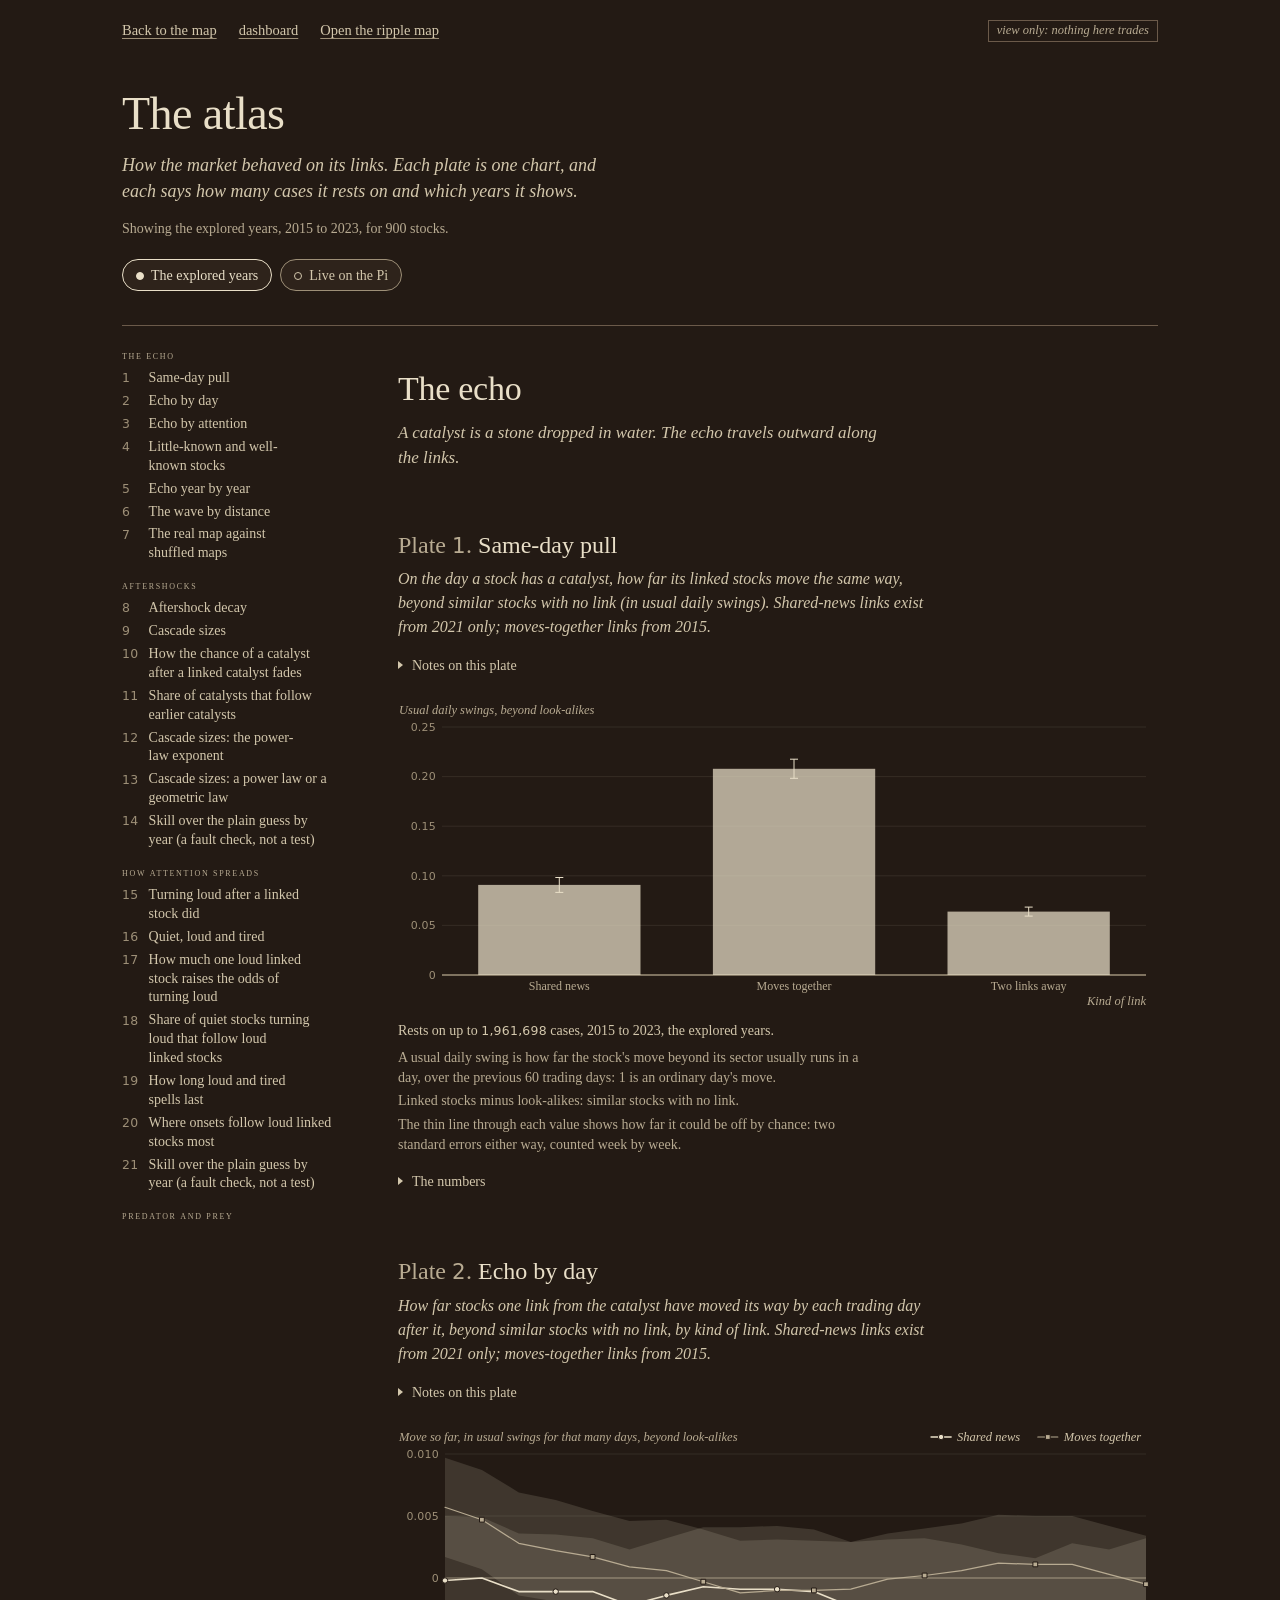
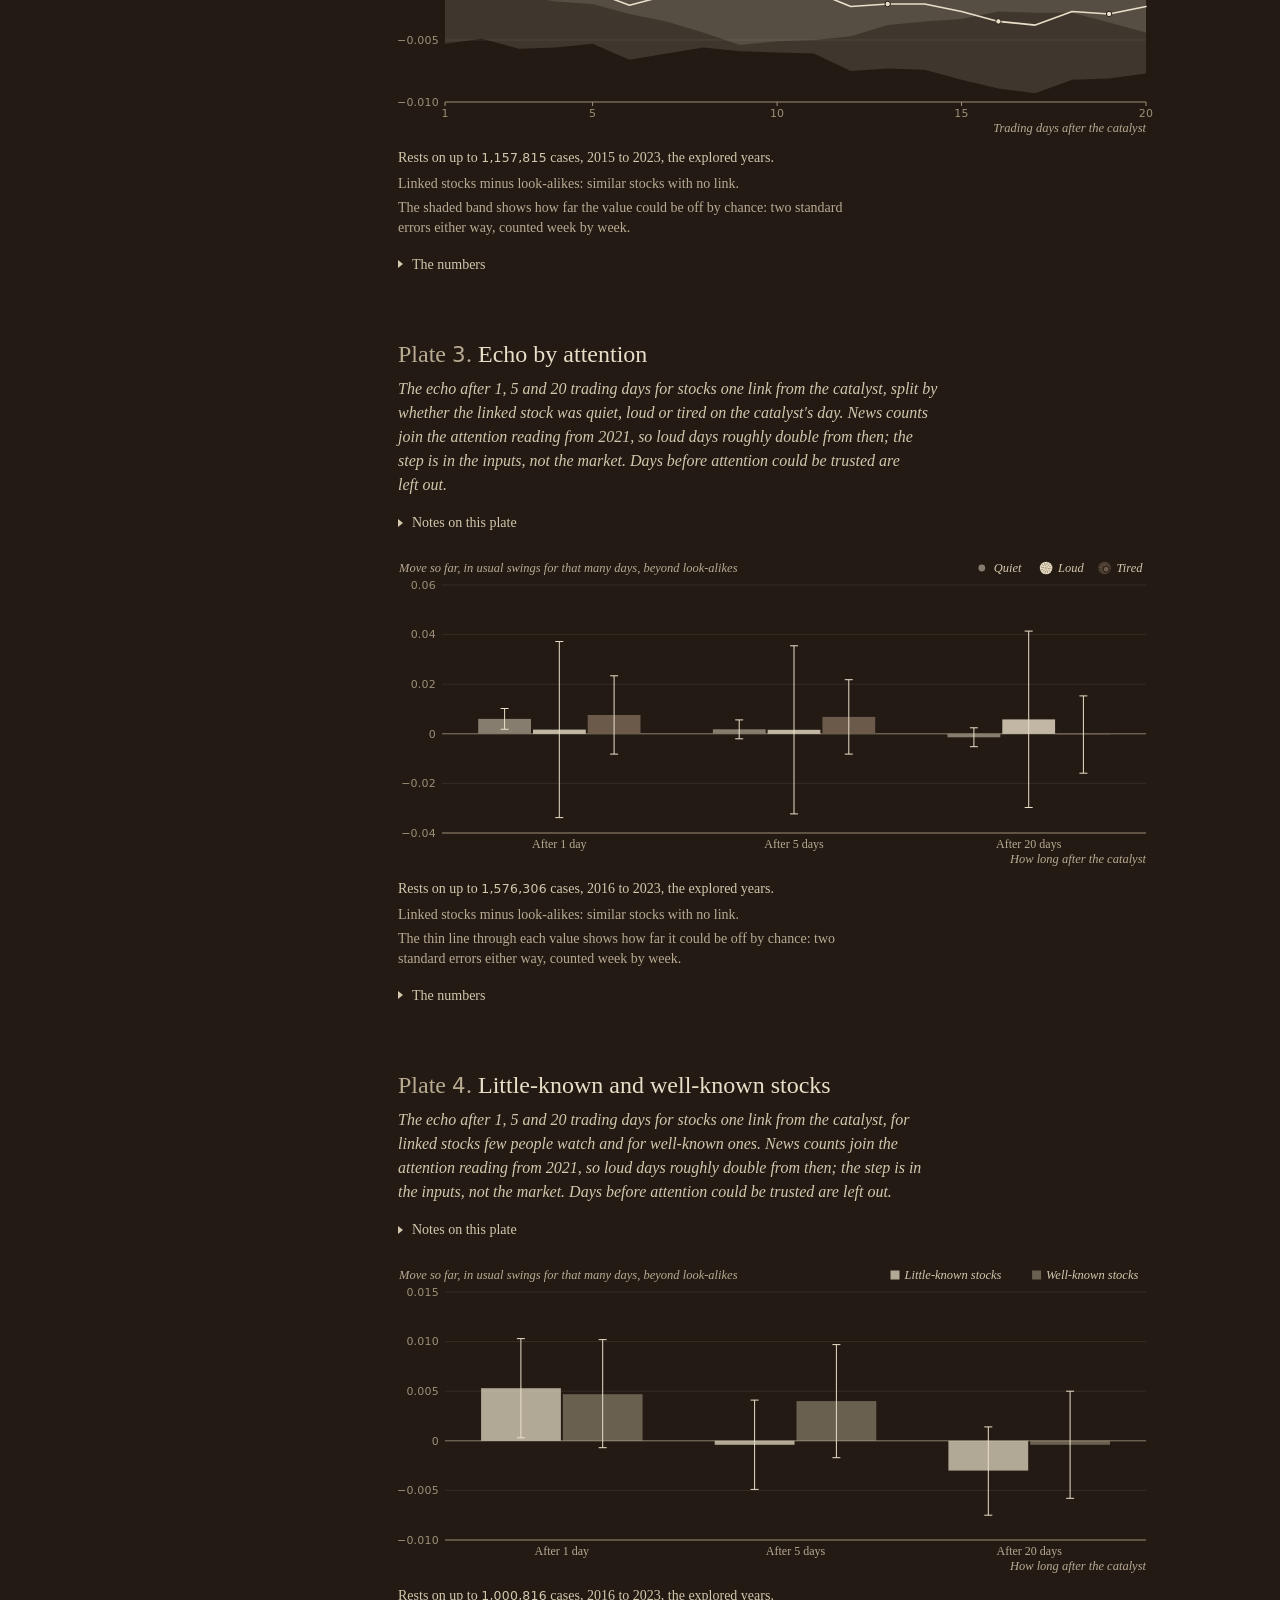
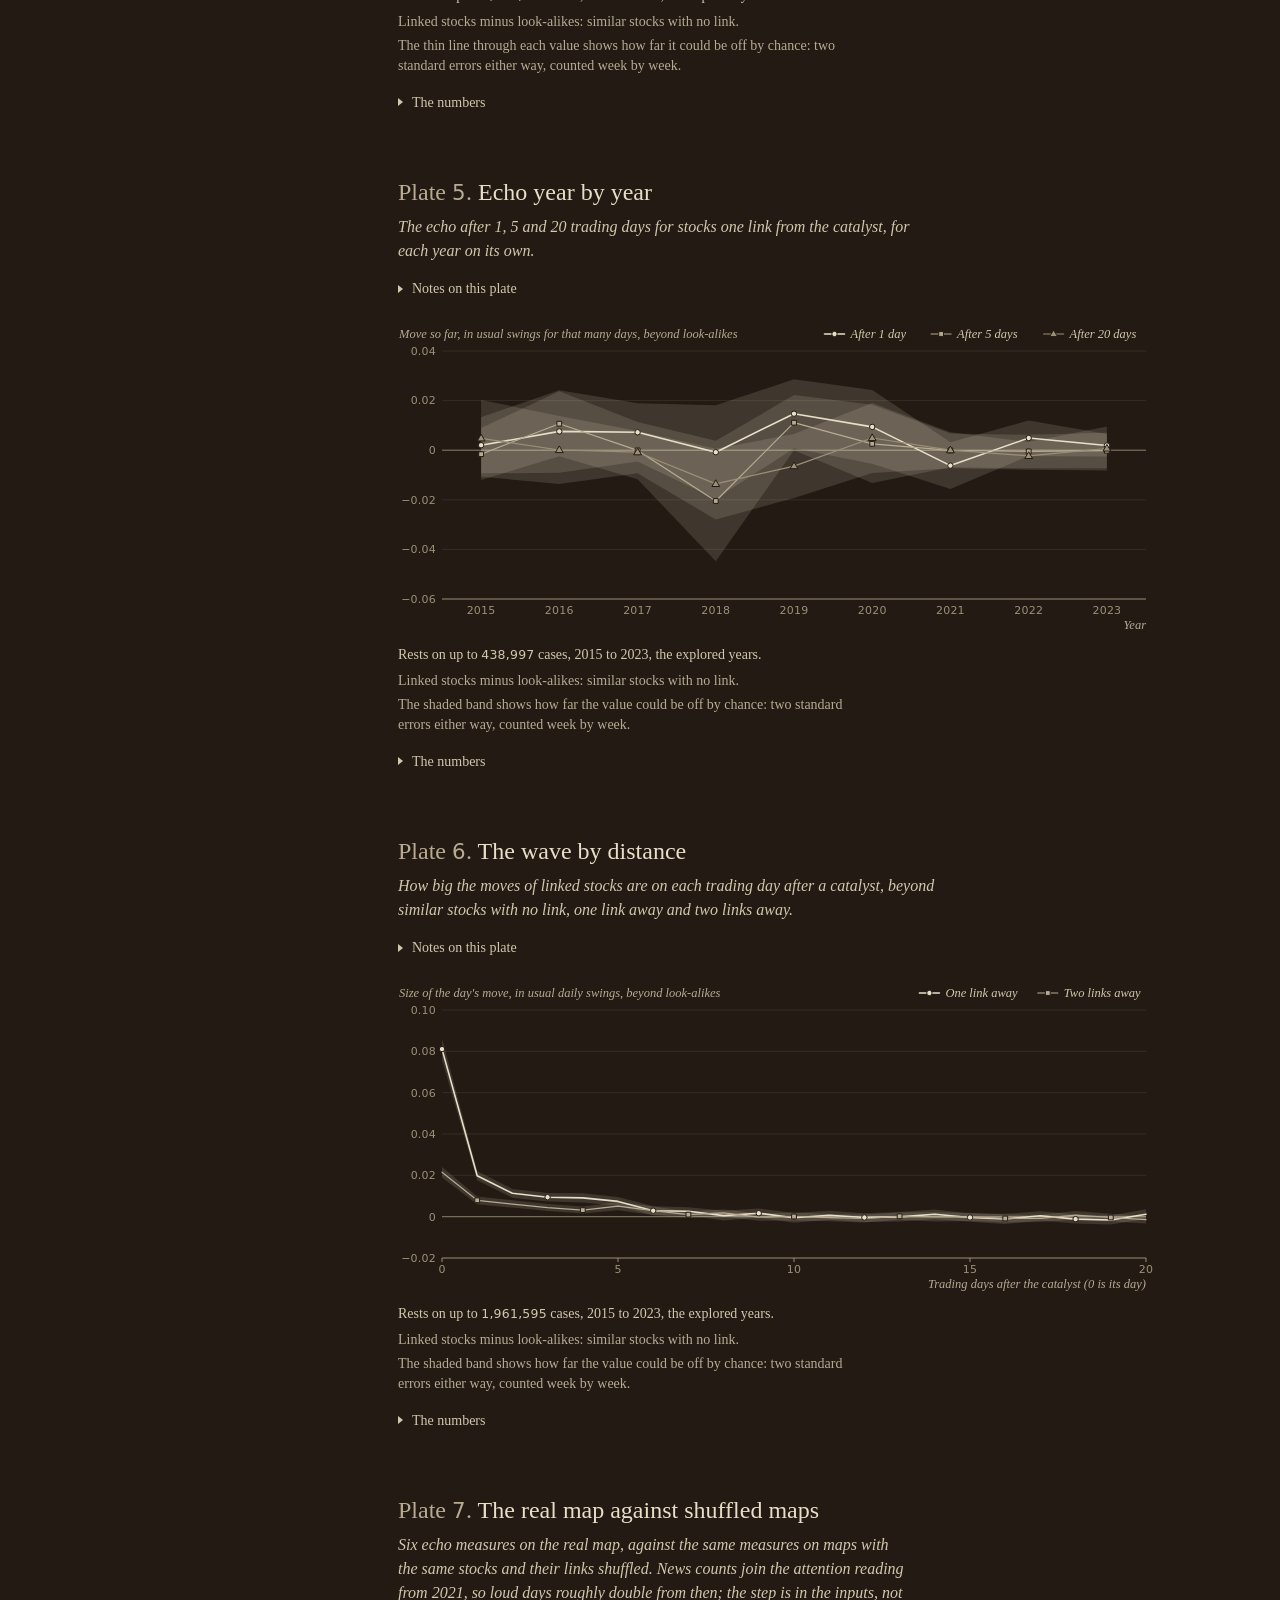
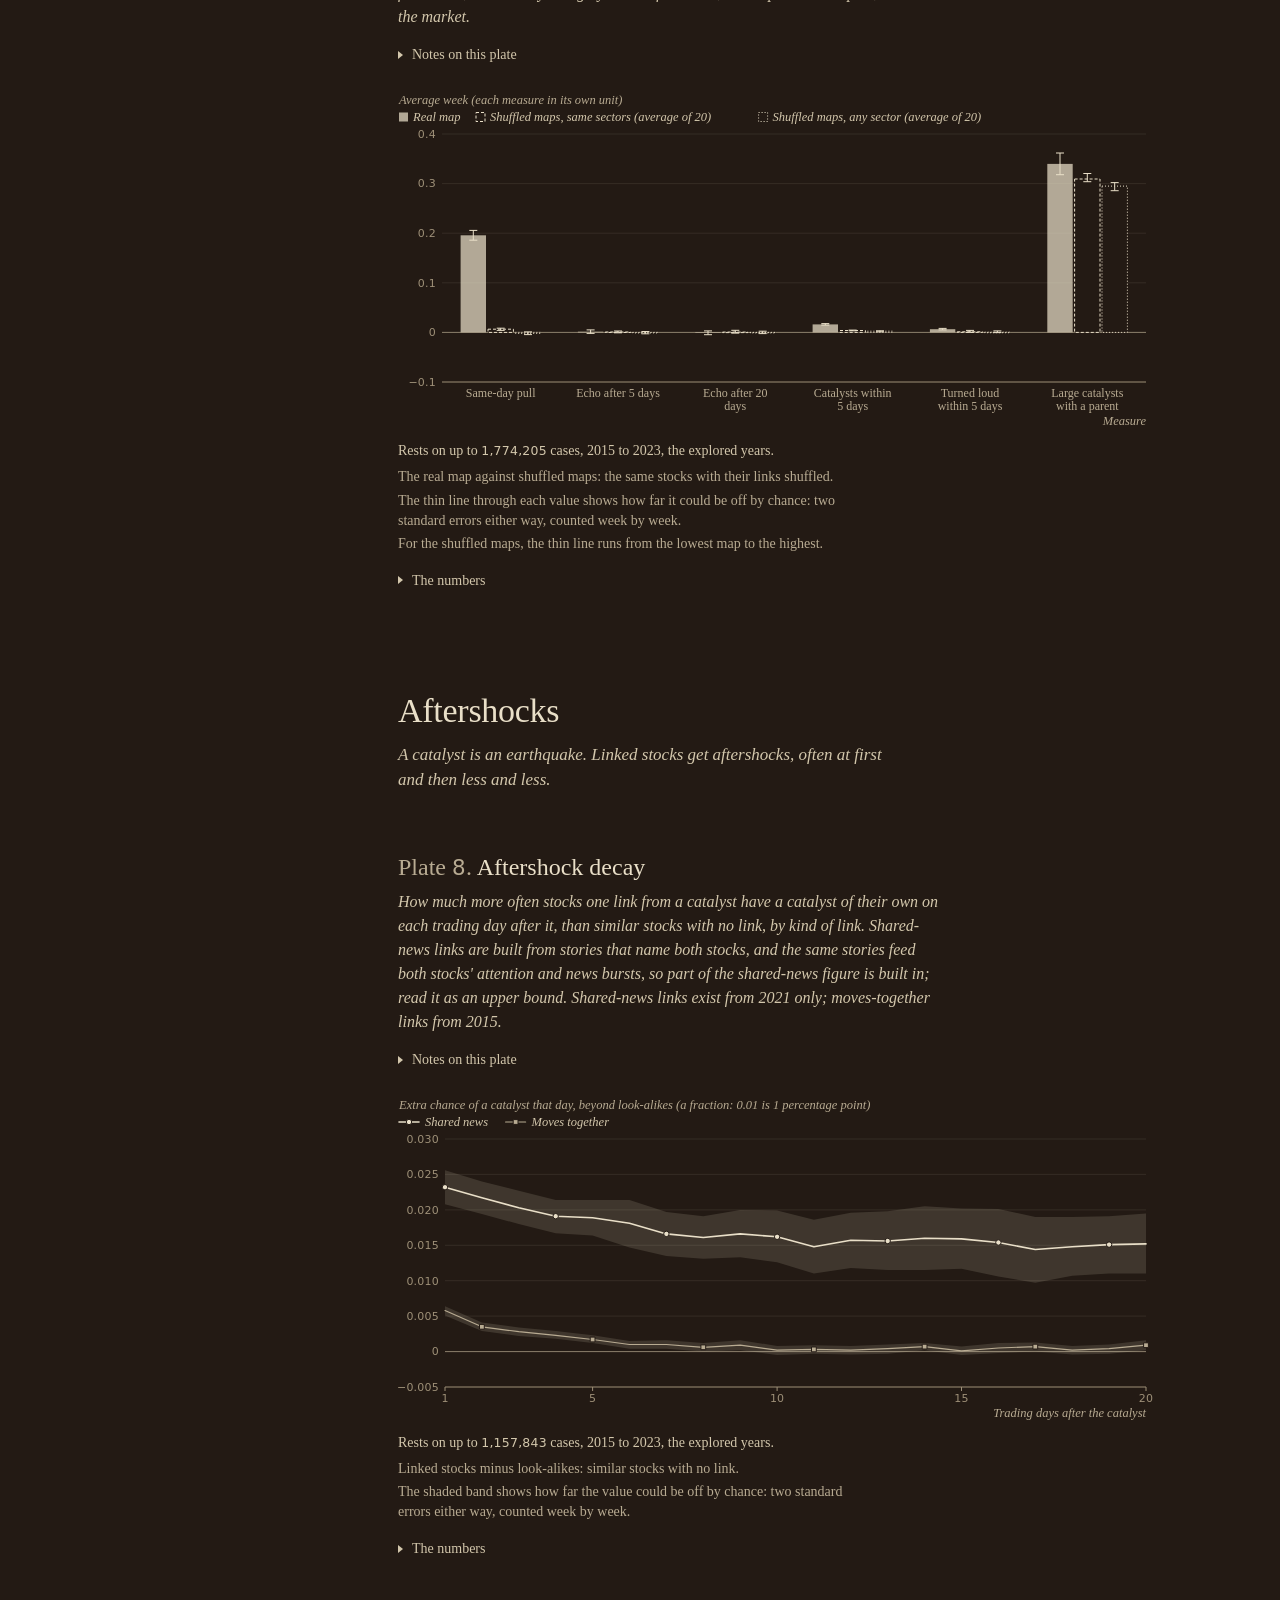
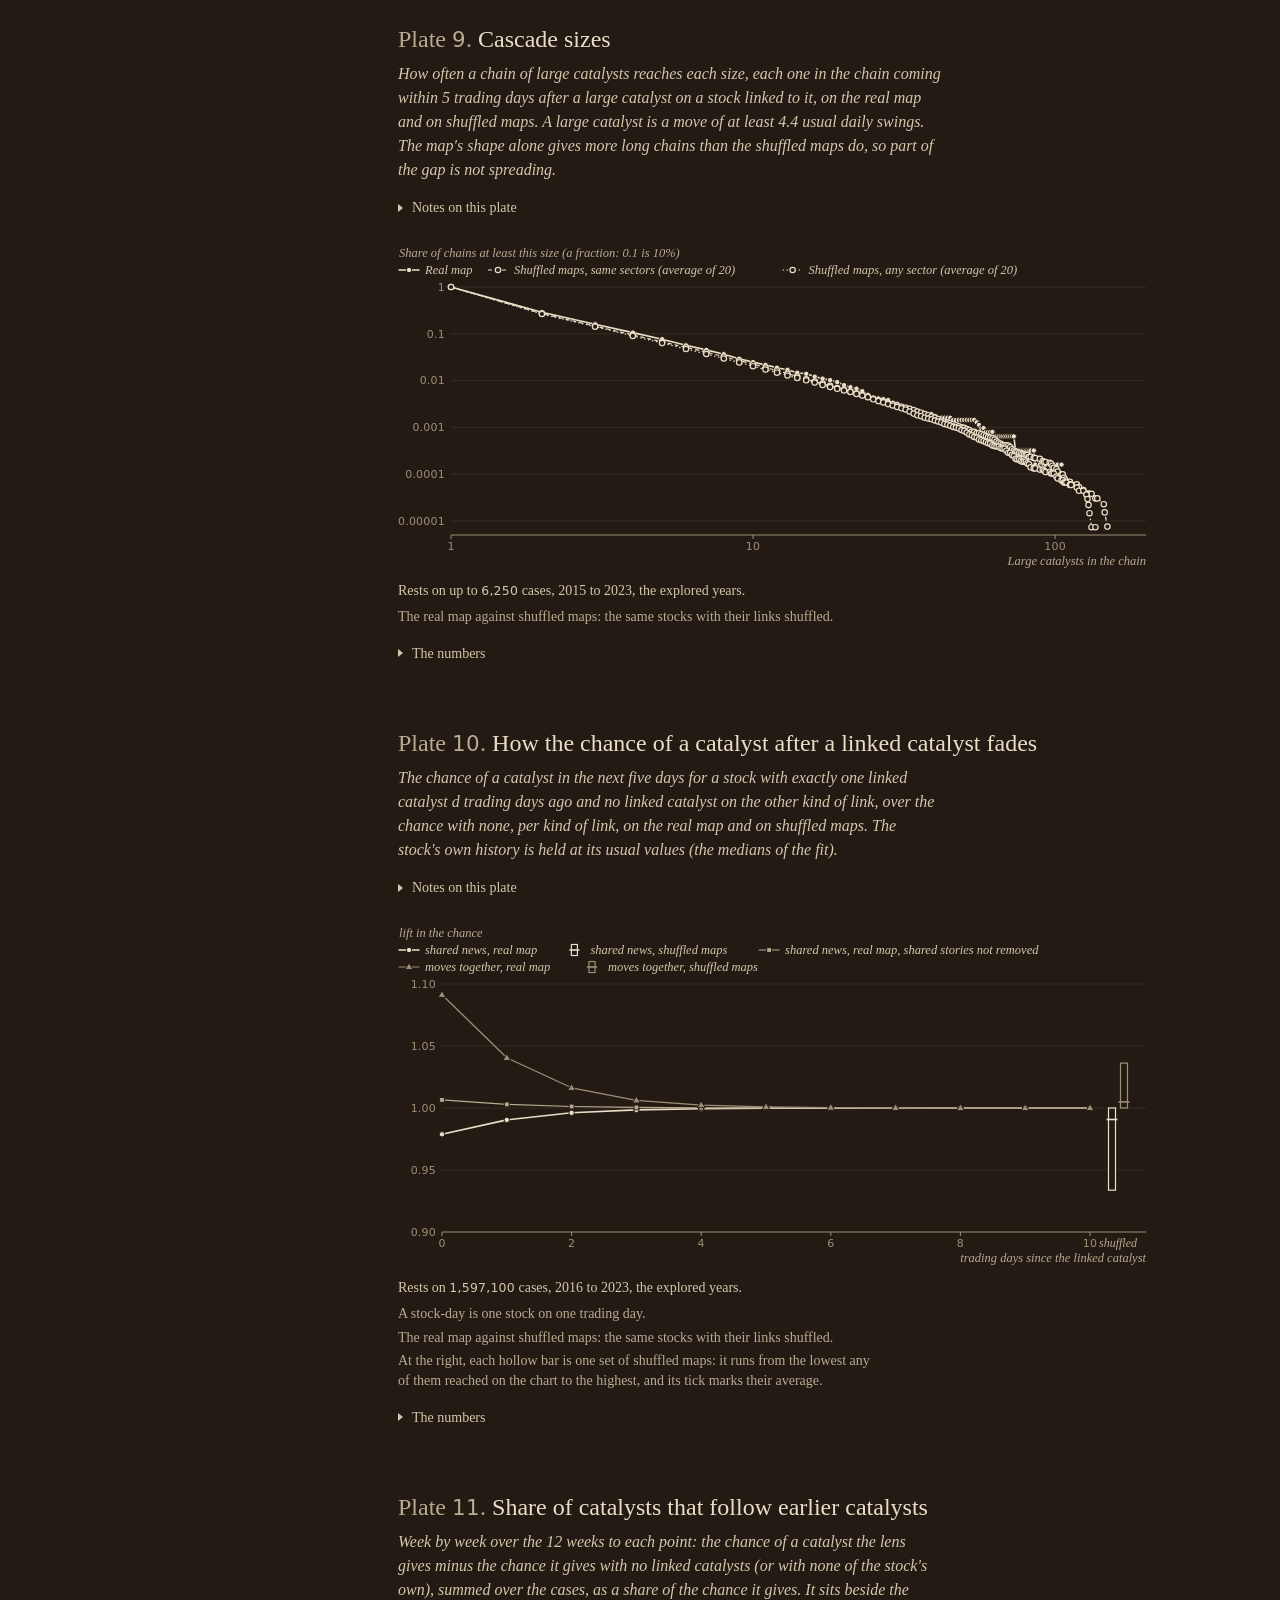
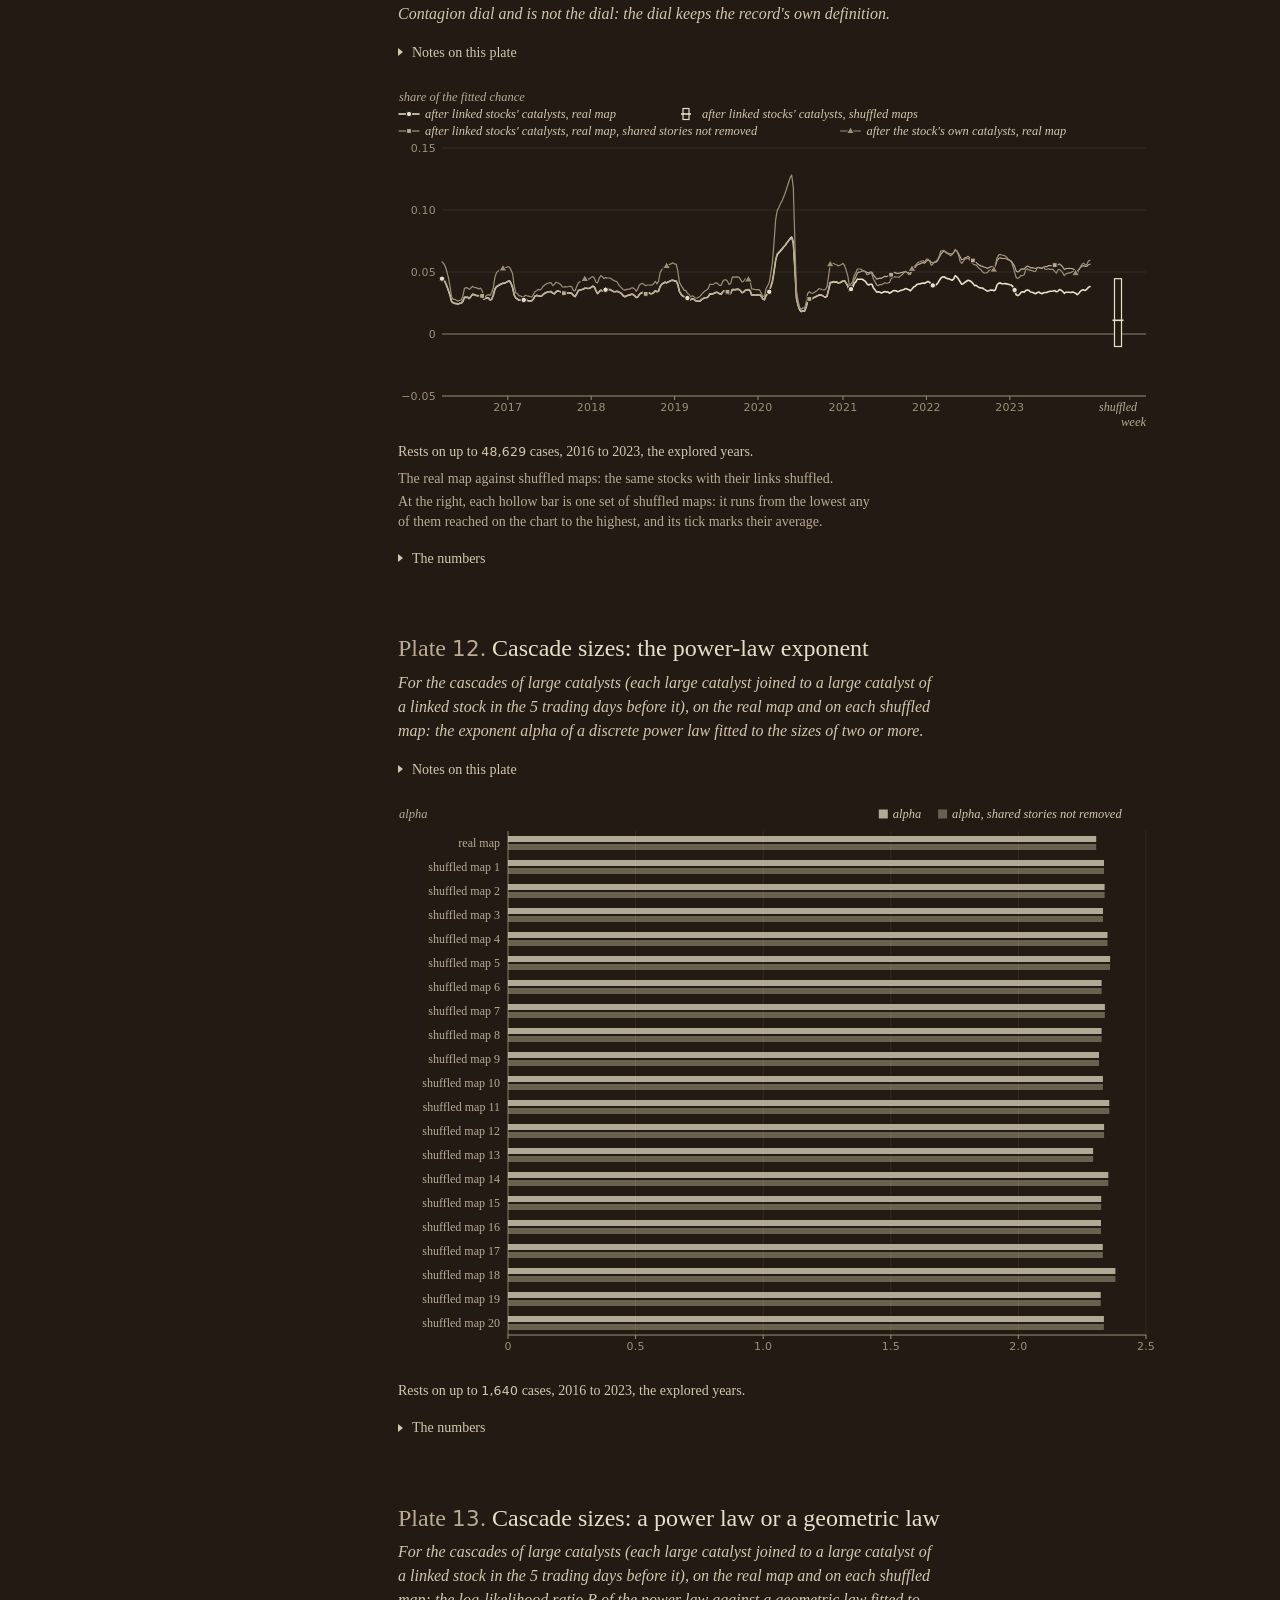
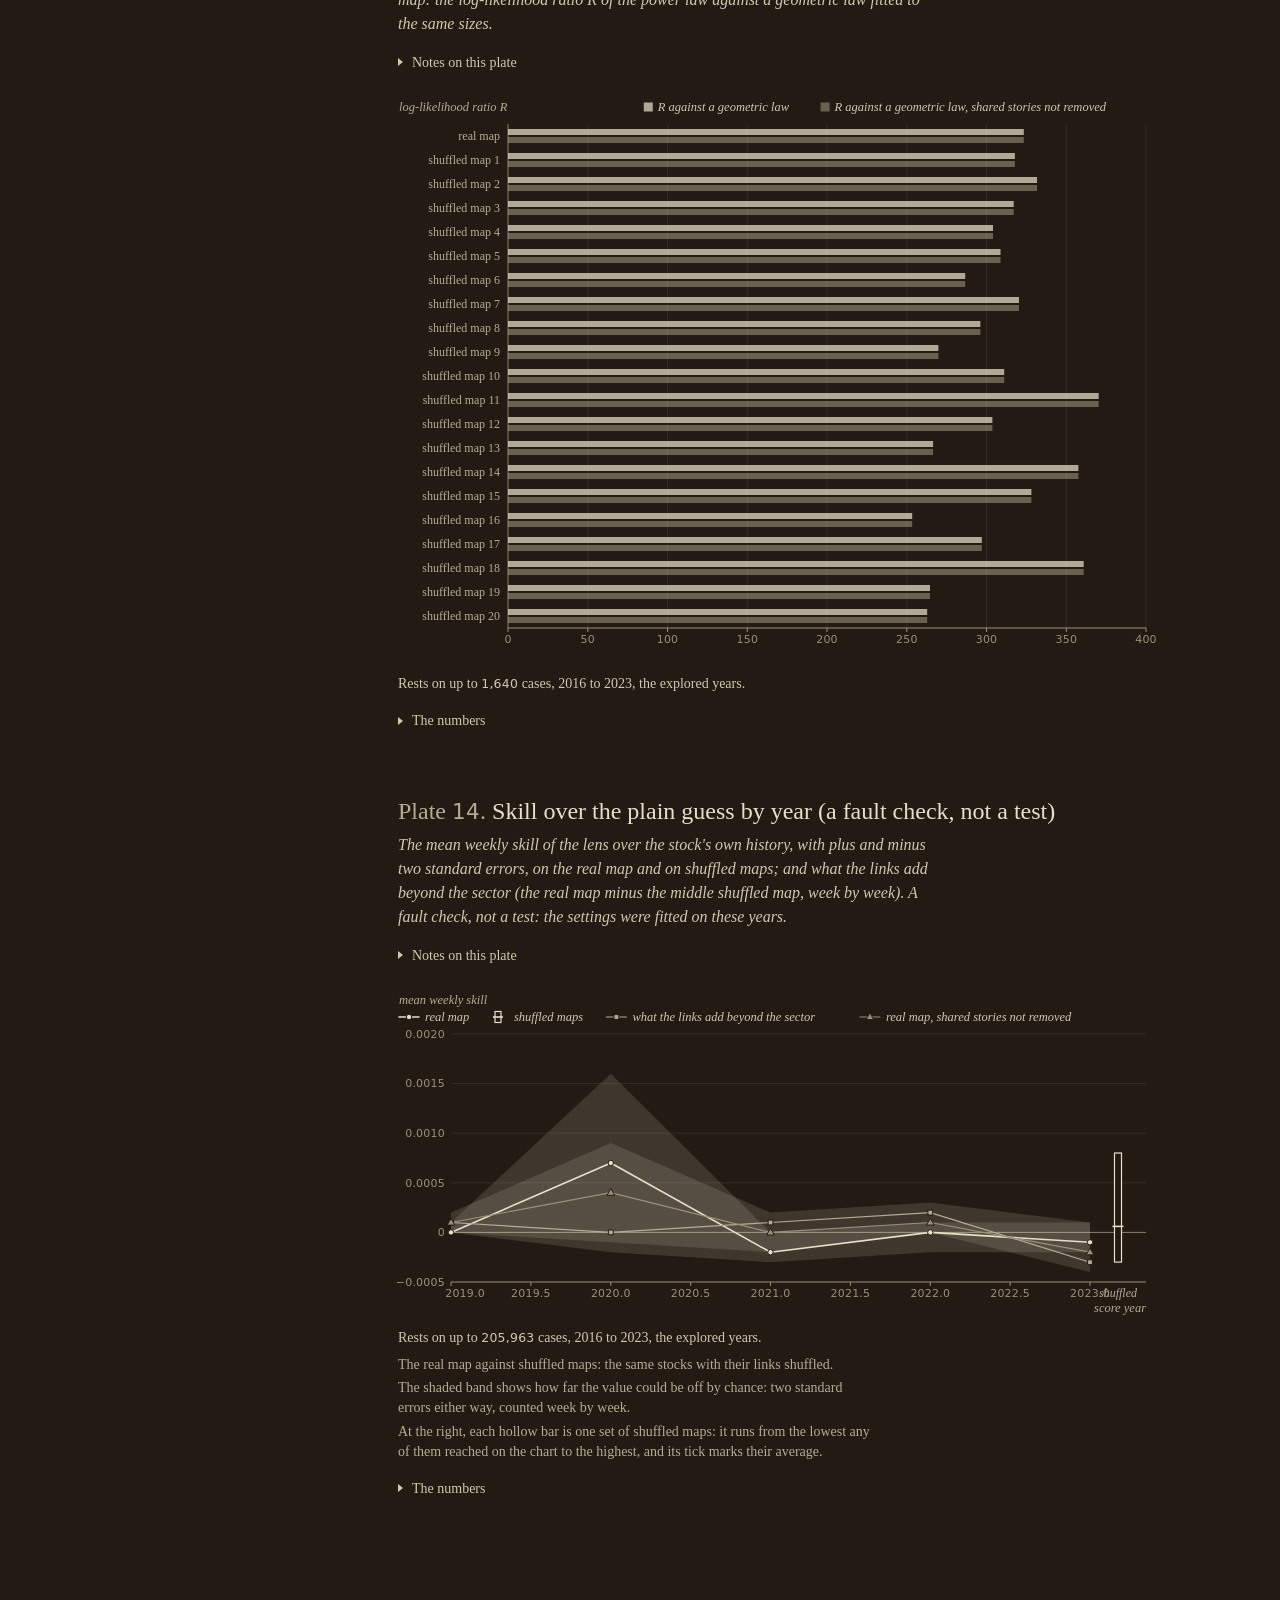
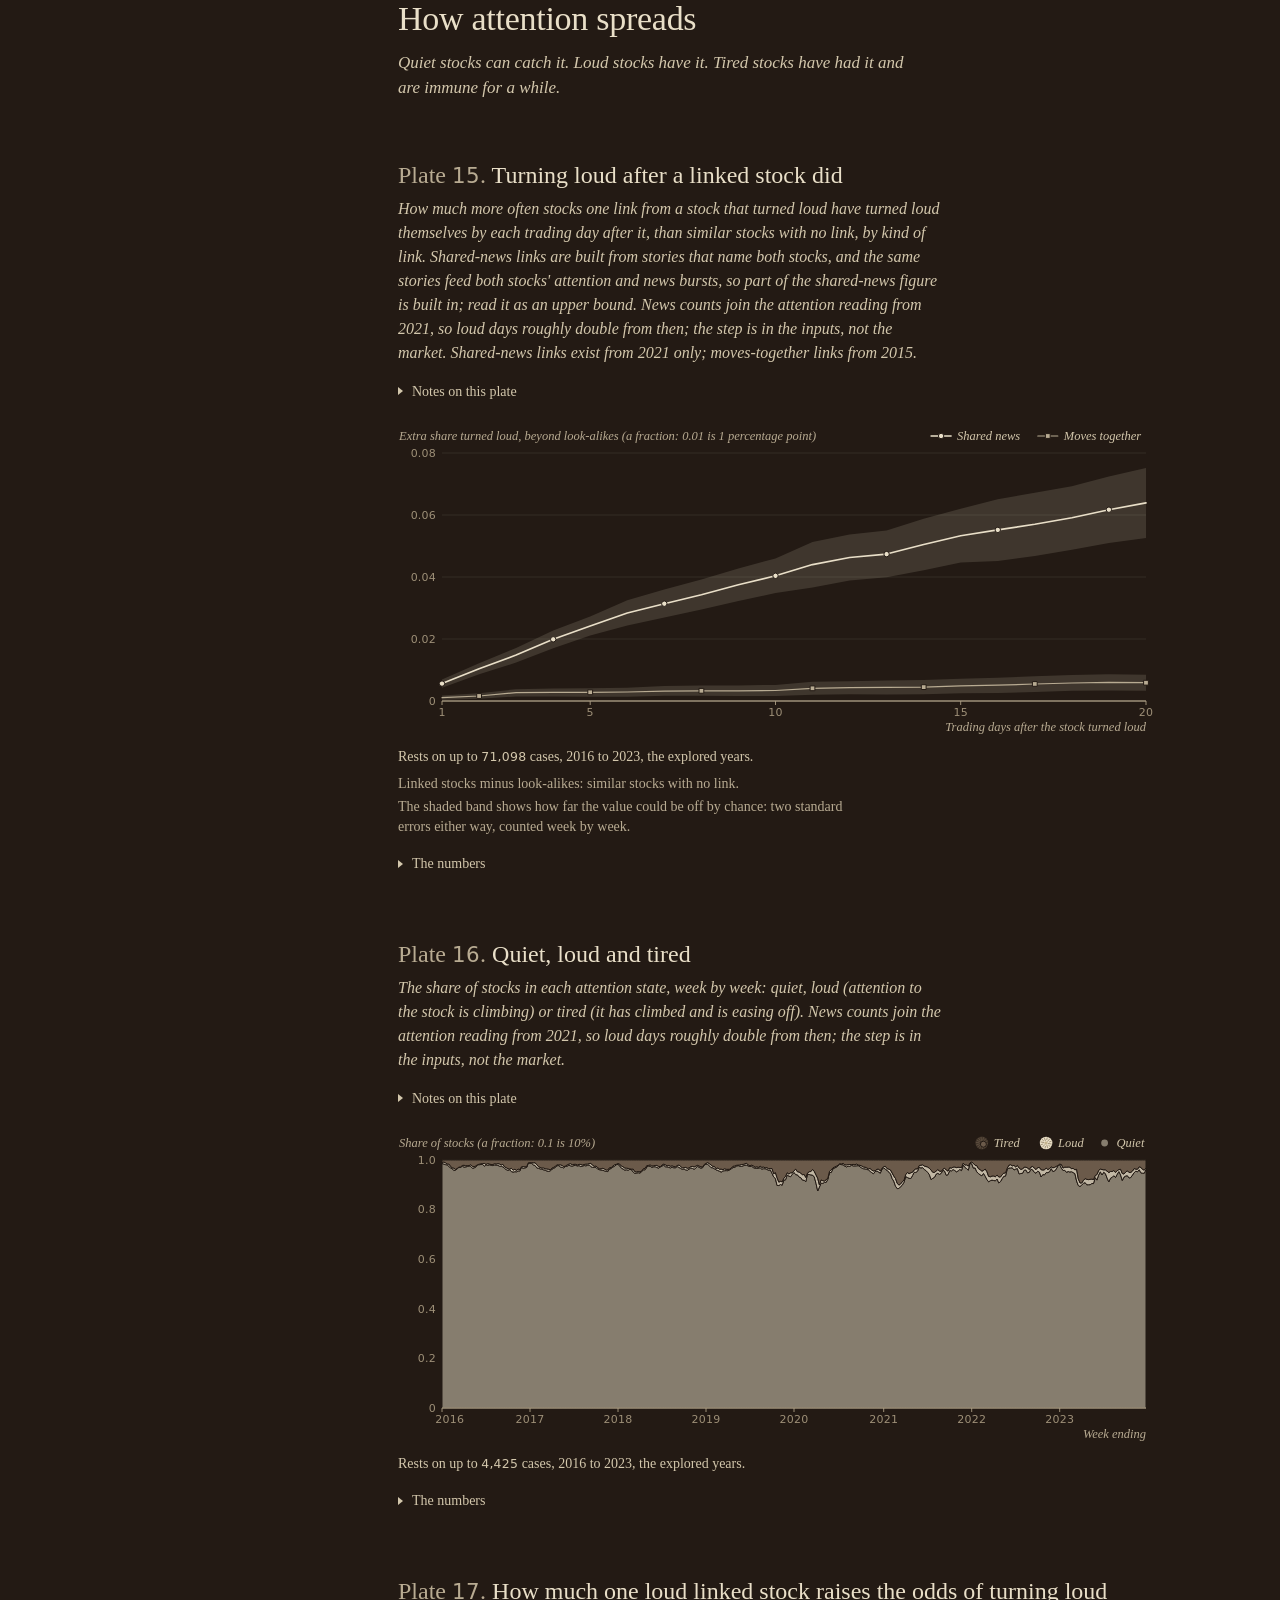
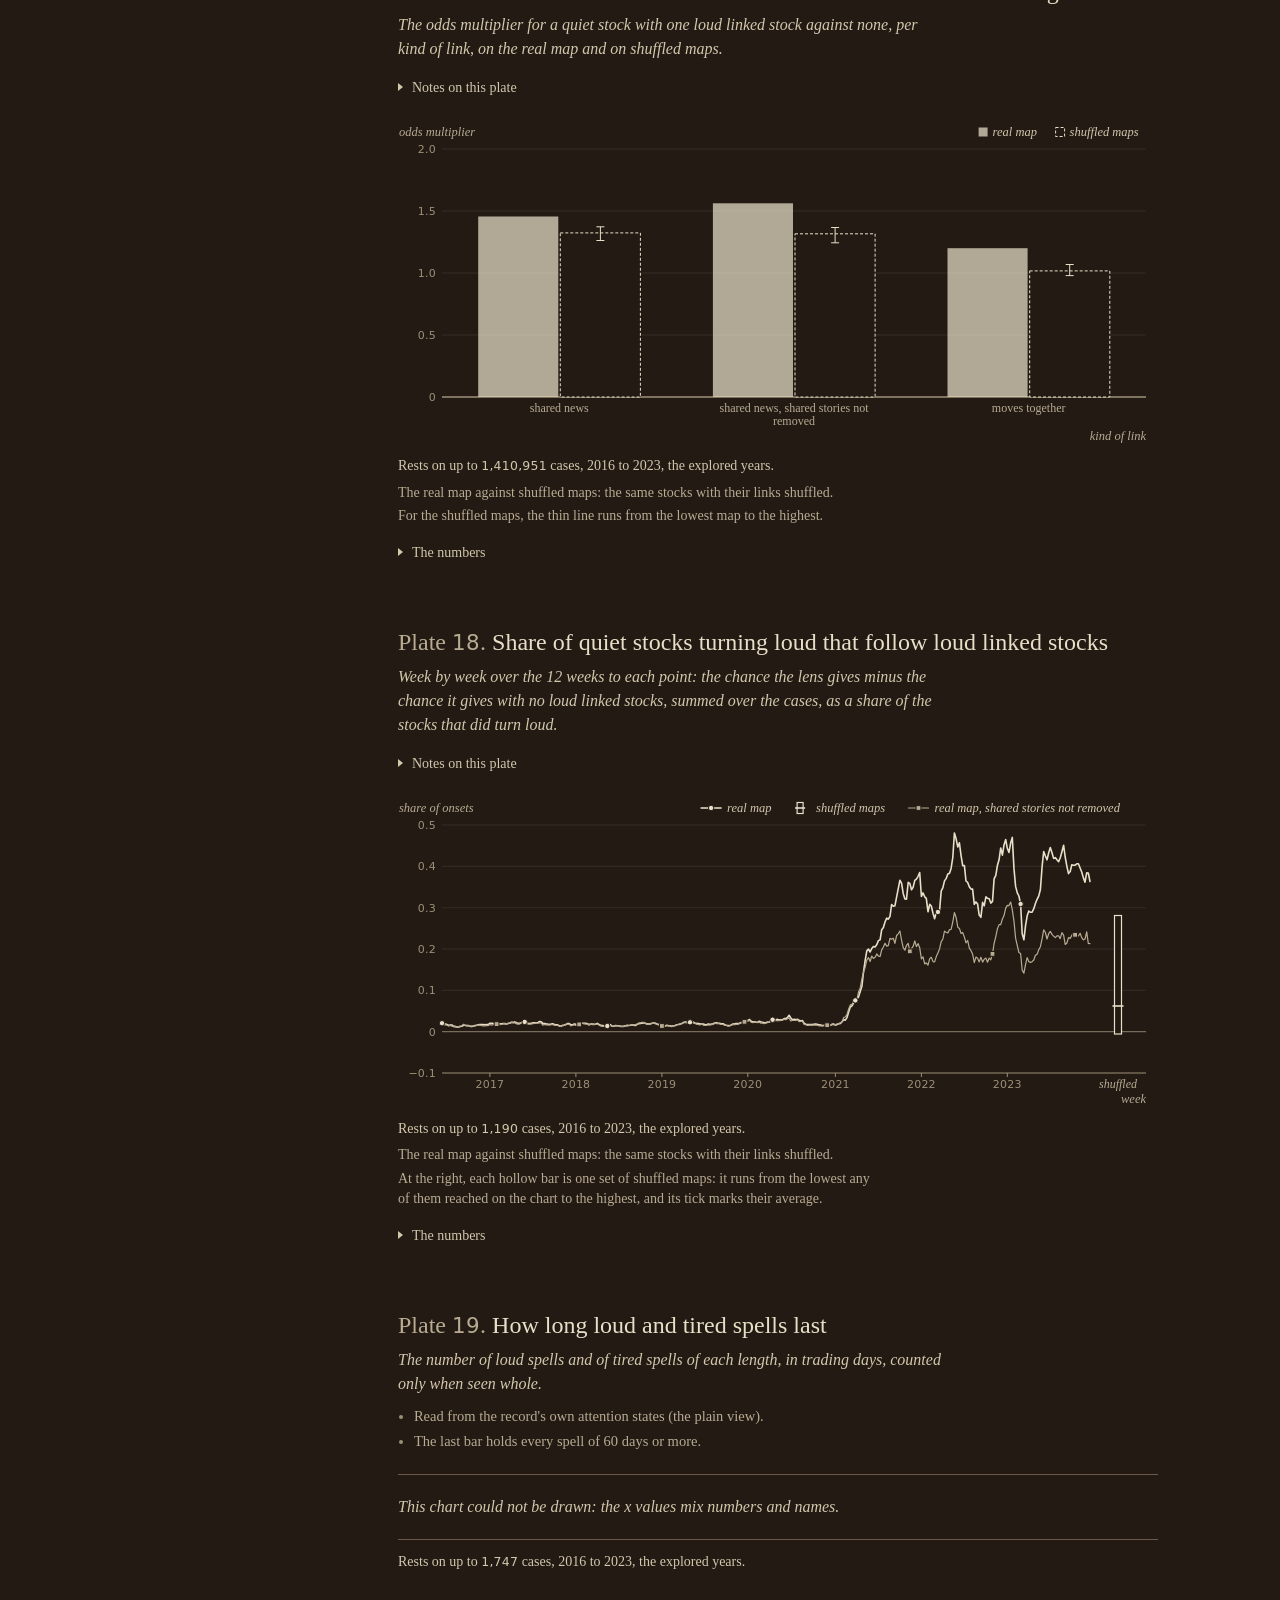
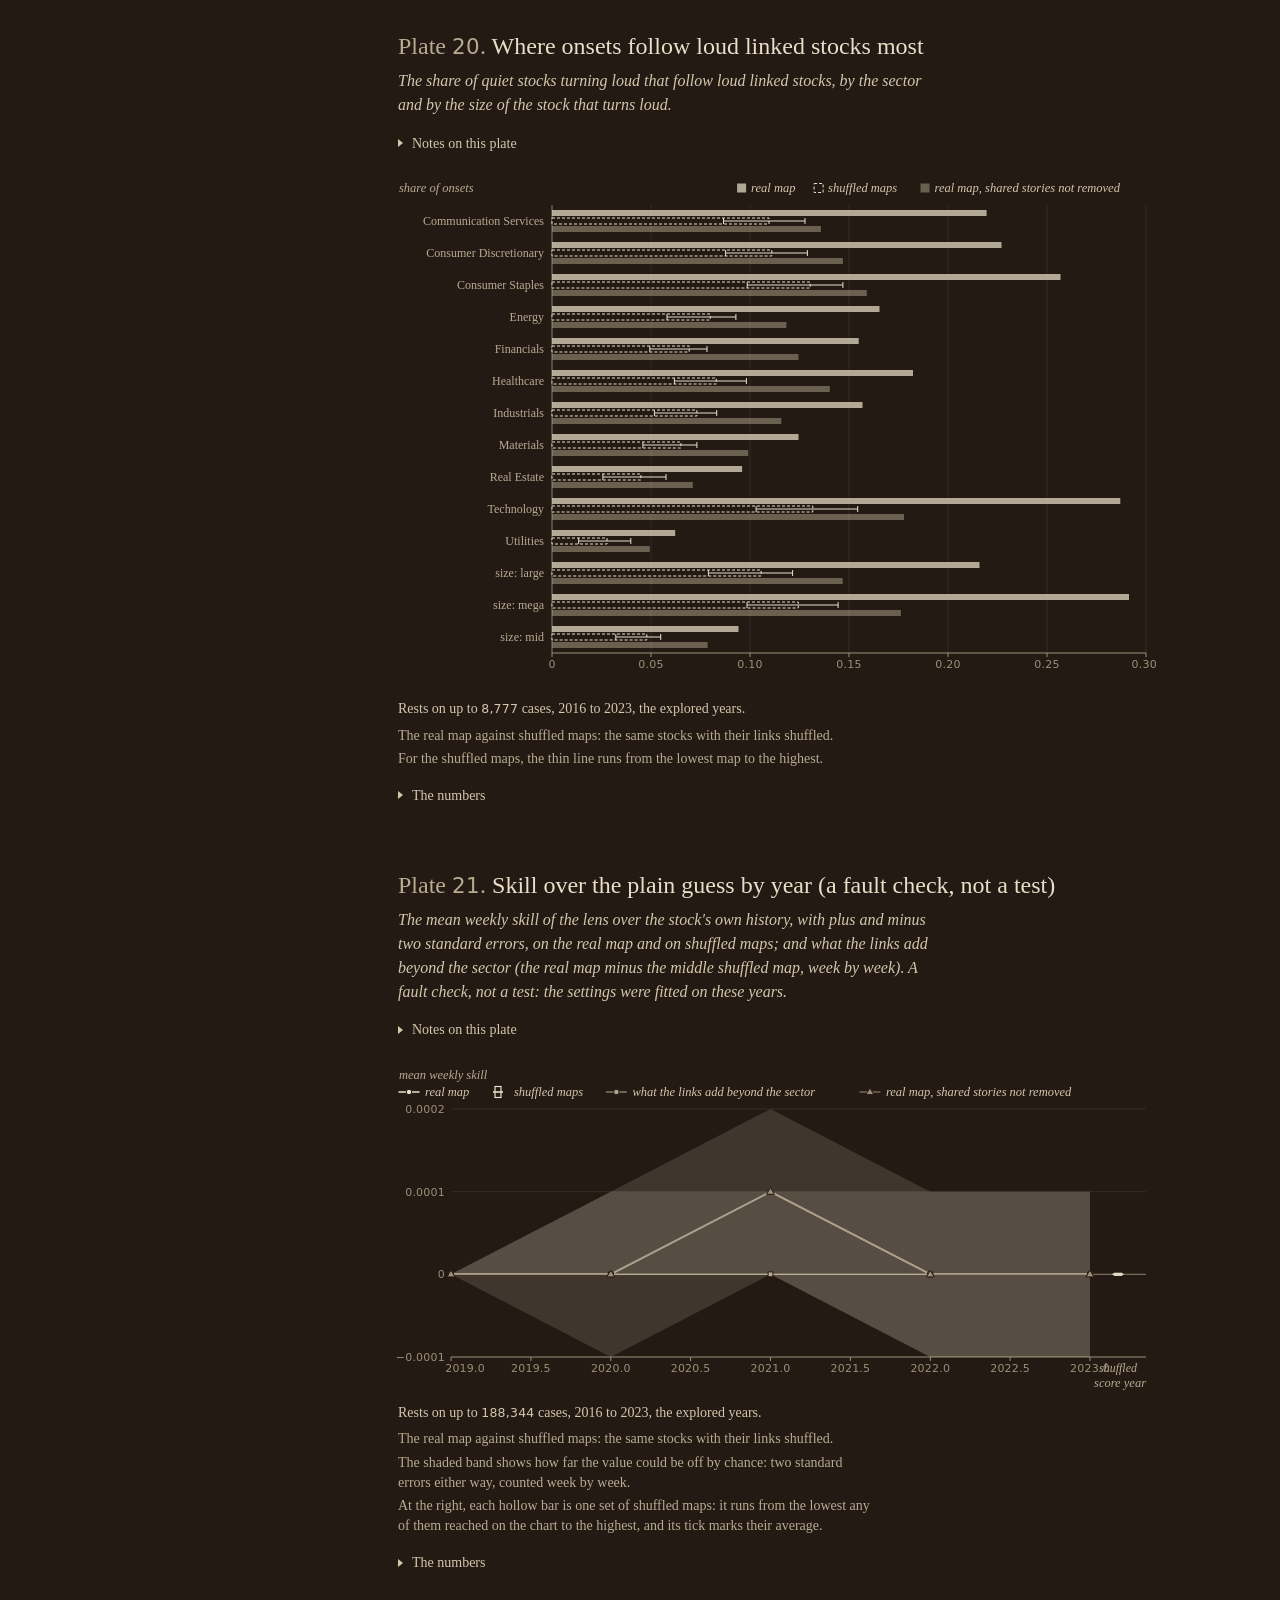
==== commit 4f937b03: "Dashboard update 2026-11-21 20:06 UTC" ====
--- a/atlas.html
+++ b/atlas.html
@@ -12,7 +12,8 @@
 <header class="masthead">
   <div class="masthead-top">
     <nav class="masthead-links" aria-label="Pages">
-      <a href="./">Back to the dashboard</a>
+      <a href="./">Back to the map</a>
+      <a href="dashboard.html">dashboard</a>
       <a href="map.html" id="atlas-map-link" hidden>Open the ripple map</a>
     </nav>
     <p class="badges">
--- a/world.css
+++ b/world.css
@@ -695,9 +695,10 @@
 }
 
 /* map:start */
-/* ---- The ripple map (map.html). One canvas fills the screen edge to edge: the forest floor seen from below. The
-   sentence and its key sit top left, the dials top right, the soil core and the foot along the bottom, the colony
-   names and the plate captions on the ground among the caps. They are text on the peat, never a panel or a card. */
+/* ---- The ripple map (map.html). One canvas fills the screen edge to edge: the forest floor seen from below. On a desktop
+   the sentence, the tools, the dials and the key stand in one column at the left and the field has the rest; on smaller
+   screens the sentence sits on top. The soil core and the foot lie along the bottom, the colony names and the plate
+   captions on the ground among the caps. They are text on the peat, never a panel or a card. */
 .map-page { position: fixed; inset: 0; overflow: hidden; }
 .map-page [hidden] { display: none !important; }
 .map-field { position: absolute; left: 0; top: 0; width: 100%; height: 100%; display: block; touch-action: none; }
@@ -732,6 +733,23 @@
 .map-sub { margin: 10px 0 0; max-width: 46em; font-size: 15.5px; line-height: 1.4; font-style: italic; color: var(--bone-3); }
 .map-sub:empty { display: none; }
 .map-notes { margin: 6px 0 0; max-width: 46em; font-size: 14px; line-height: 1.4; color: var(--bone-2); }
+/* The ripple the map follows, in words, when its plate found no room on the field for more than its name (a desktop's
+   column only): the same ring as on its catalyst, then the caption's own words. */
+.map-ripple { display: none; margin: 14px 0 0; font-size: 14px; line-height: 1.45; color: var(--bone-2); }
+.map-page[data-mode="desktop"] .map-ripple { display: block; min-height: 4.35em; }
+/* Its three lines are kept while it has nothing to say, so the tools and the dials under it do not move from step to step. */
+.map-page[data-mode="desktop"] .map-ripple[hidden] { display: block !important; visibility: hidden; }
+.map-ripple::before {
+  content: "";
+  display: inline-block;
+  width: 9px;
+  height: 9px;
+  margin-right: 8px;
+  border: 1.3px solid var(--chanterelle);
+  border-radius: 50%;
+  vertical-align: -0.5px;
+}
+.map-ripple em { font-style: italic; color: var(--bone); }
 .map-key {
   list-style: none;
   display: flex;
@@ -990,7 +1008,6 @@
 .map-foot a { color: var(--bone-2); }
 .map-foot .map-speed { margin-right: auto; font-variant-numeric: lining-nums tabular-nums; }
 .map-noscript { position: absolute; left: 50%; top: 45%; transform: translateX(-50%); margin: 0; font-size: 18px; font-style: italic; color: var(--bone-2); }
-
 /* The folds: on a phone the key, the tools and (on its side) the dials fold behind a switch each. On every other screen
    they stand open and their switches are not shown, so the page reads as it always has. */
 .map-fold > summary { display: none; }
@@ -1014,6 +1031,29 @@
 /* Each kind of screen is composed for itself (MapCore.layoutMode sets data-mode on the body): the dials' rings are 76px on a
    desktop, 64px on a tablet, 56px on a phone and 44px on a phone on its side. */
 .map-dial canvas { width: 76px; height: 76px; }
+
+/* Desktops (1024 and wider, not short): one column at the left holds the sentence, the tools, the dials and the key, as text
+   on the peat; the field has the rest of the screen, top to bottom, and is as large as it goes. The key stands open when the
+   screen is tall enough and folds behind its switch when it is not. */
+.map-page[data-mode="desktop"] .map-top { right: auto; display: block; padding-right: 0; }
+.map-page[data-mode="desktop"] .map-say { width: clamp(300px, 27vw, 400px); }
+.map-page[data-mode="desktop"] .map-say h1 { font-size: clamp(25px, 2.05vw, 31px); line-height: 1.14; text-wrap: balance; }
+.map-page[data-mode="desktop"] .map-sub { max-width: none; text-wrap: pretty; }
+.map-page[data-mode="desktop"] .map-folds { display: flex; flex-direction: column; align-items: stretch; gap: 22px; margin-top: 20px; }
+.map-page[data-mode="desktop"] .map-fold[data-fold="tools"] { order: 1; }
+.map-page[data-mode="desktop"] .map-fold[data-fold="dials"] { order: 2; }
+.map-page[data-mode="desktop"] .map-fold[data-fold="key"] { order: 3; }
+.map-page[data-mode="desktop"] .map-fold[data-fold="key"] > .map-fold-head { display: inline-flex; min-height: 30px; padding: 5px 12px 3px; font-size: 13.5px; }
+.map-page[data-mode="desktop"] .map-tools { margin-top: 0; }
+.map-page[data-mode="desktop"] .map-dials { margin-top: 0; }
+.map-page[data-mode="desktop"] .map-dial-row { justify-content: space-between; gap: 2px; }
+.map-page[data-mode="desktop"] .map-dial { width: 20%; min-width: 0; }
+.map-page[data-mode="desktop"] .map-dial canvas { width: min(76px, 92%); height: auto; aspect-ratio: 1; }
+.map-page[data-mode="desktop"] .map-dial-name { font-size: 13px; }
+.map-page[data-mode="desktop"] .map-dial-word { font-size: 12px; }
+.map-page[data-mode="desktop"] .map-dials-when { text-align: left; }
+.map-page[data-mode="desktop"] .map-key { max-width: none; column-gap: 16px; row-gap: 7px; margin-top: 12px; }
+.map-page[data-mode="desktop"] .map-key .map-key-break { display: none; }
 
 /* Tablets (640 to 1023 wide): the dials under the sentence, so the sentence keeps a reading measure. */
 .map-page[data-mode="tablet"] .map-top { flex-direction: column; gap: 14px; }
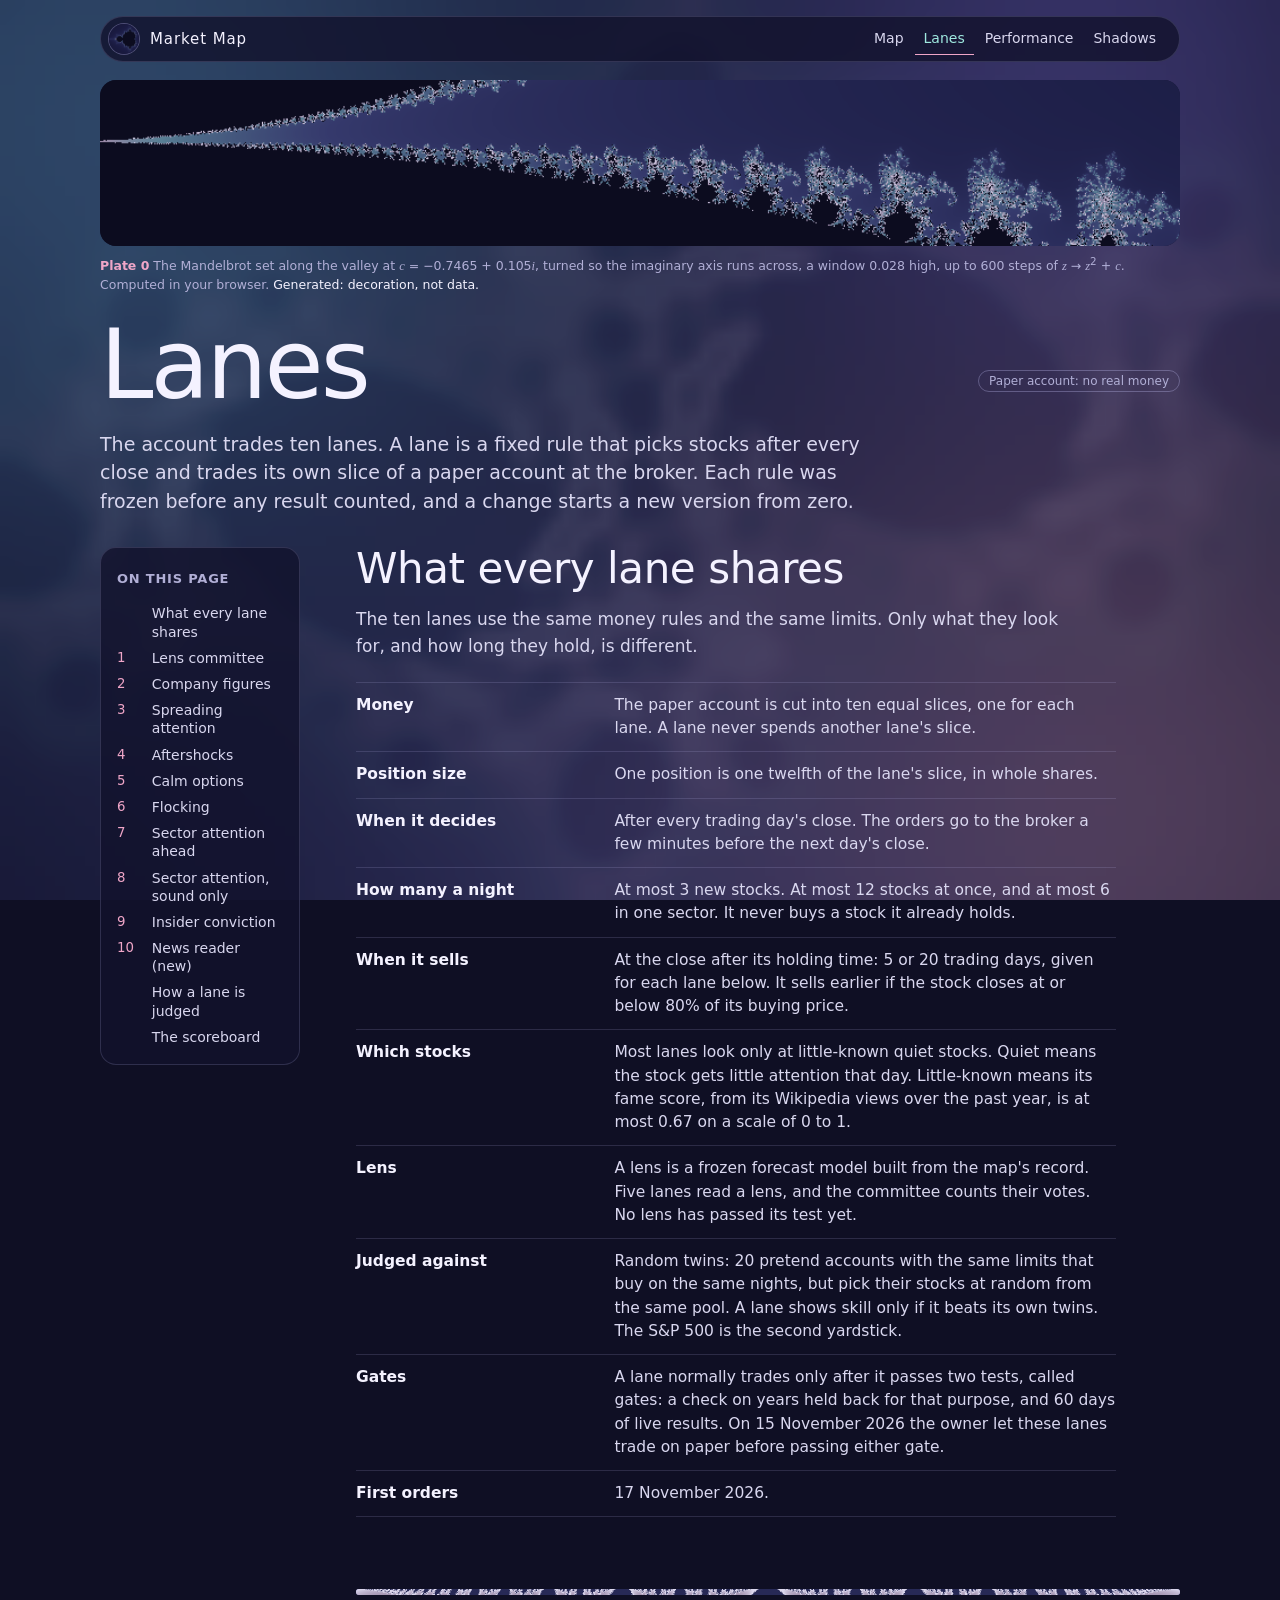
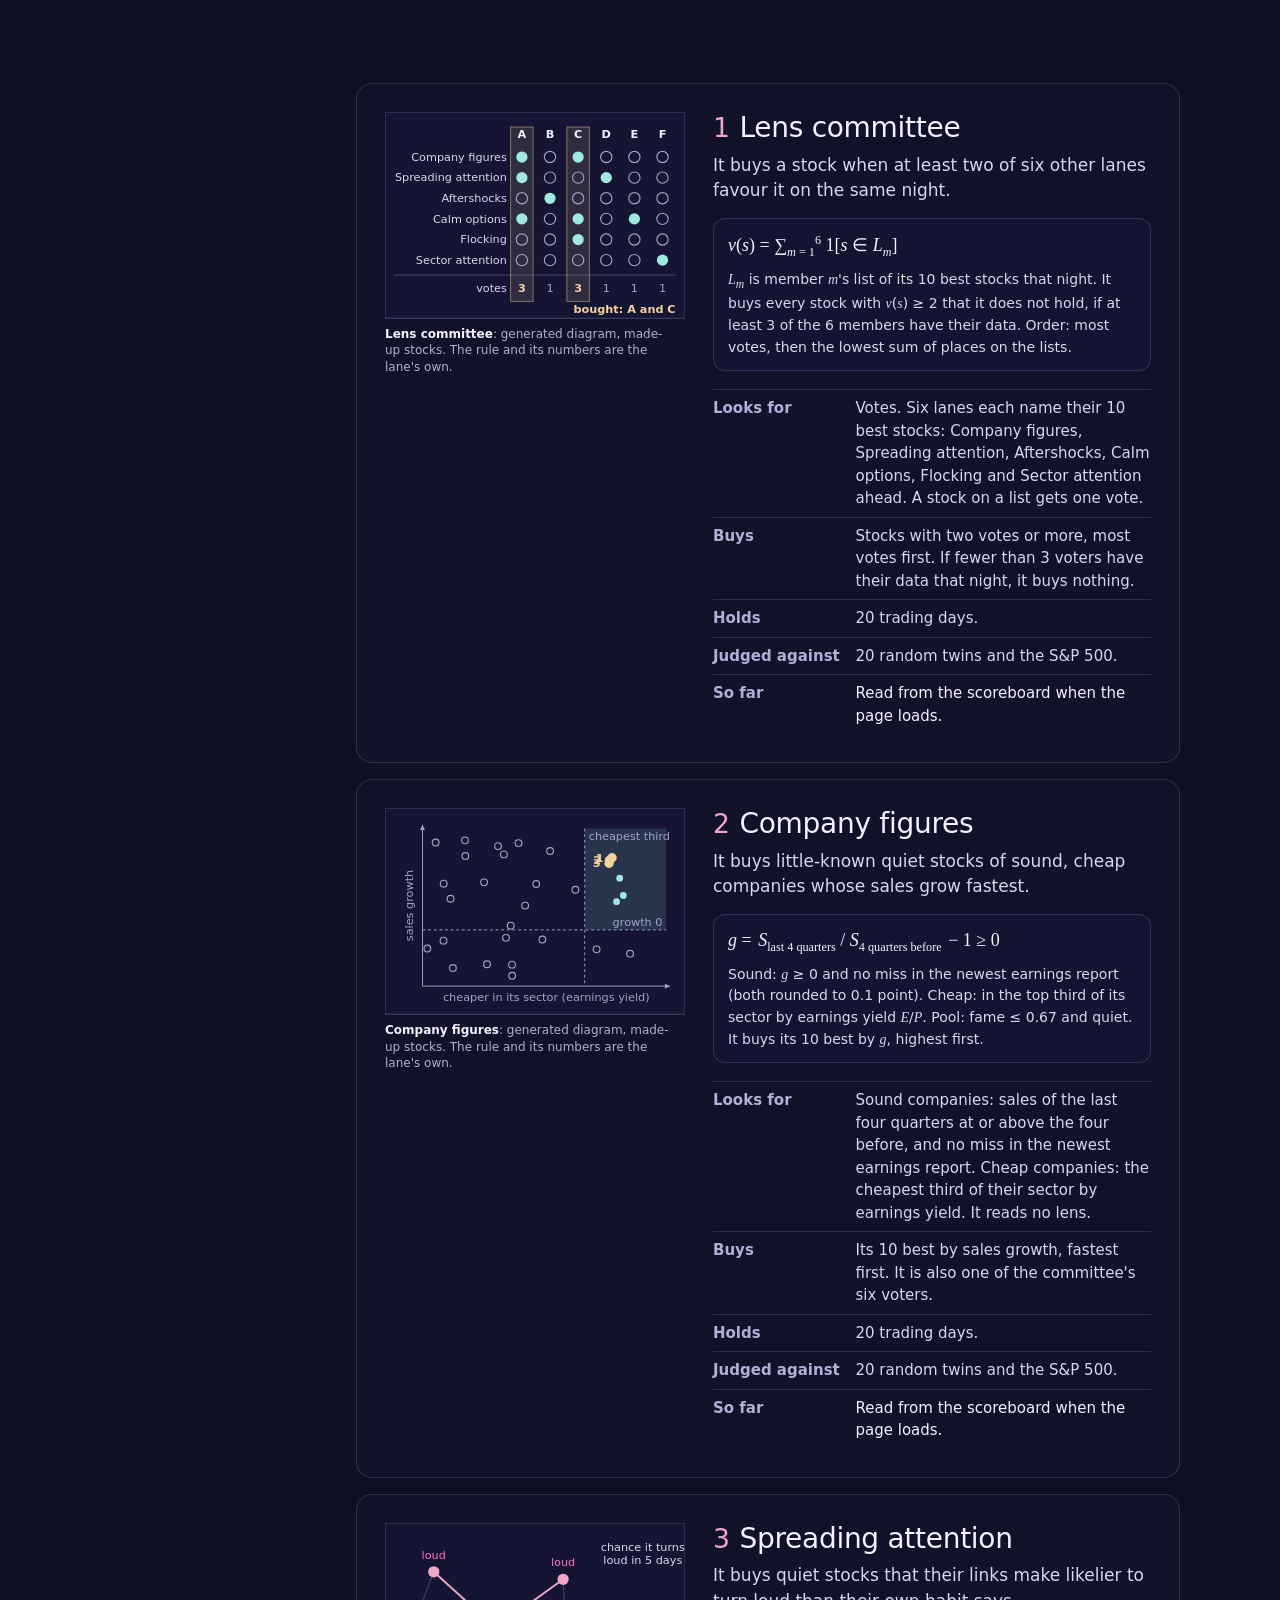
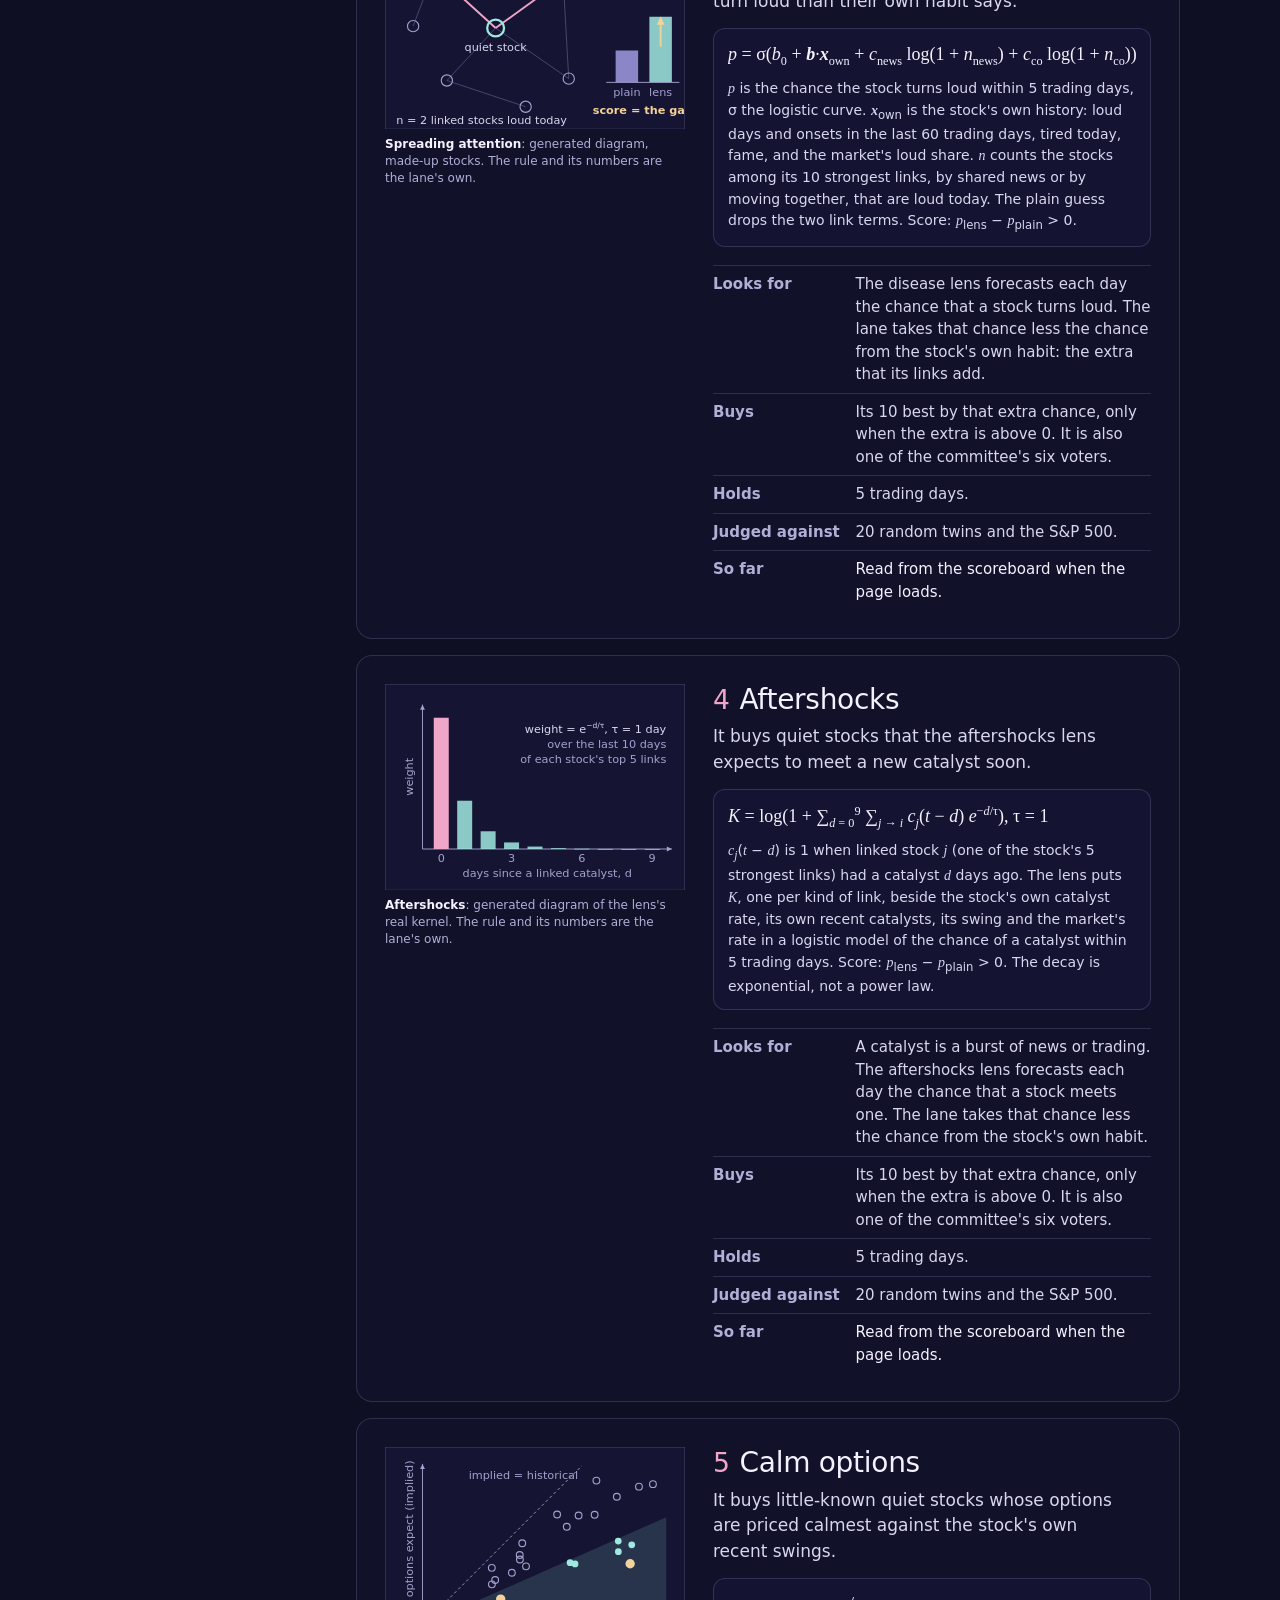
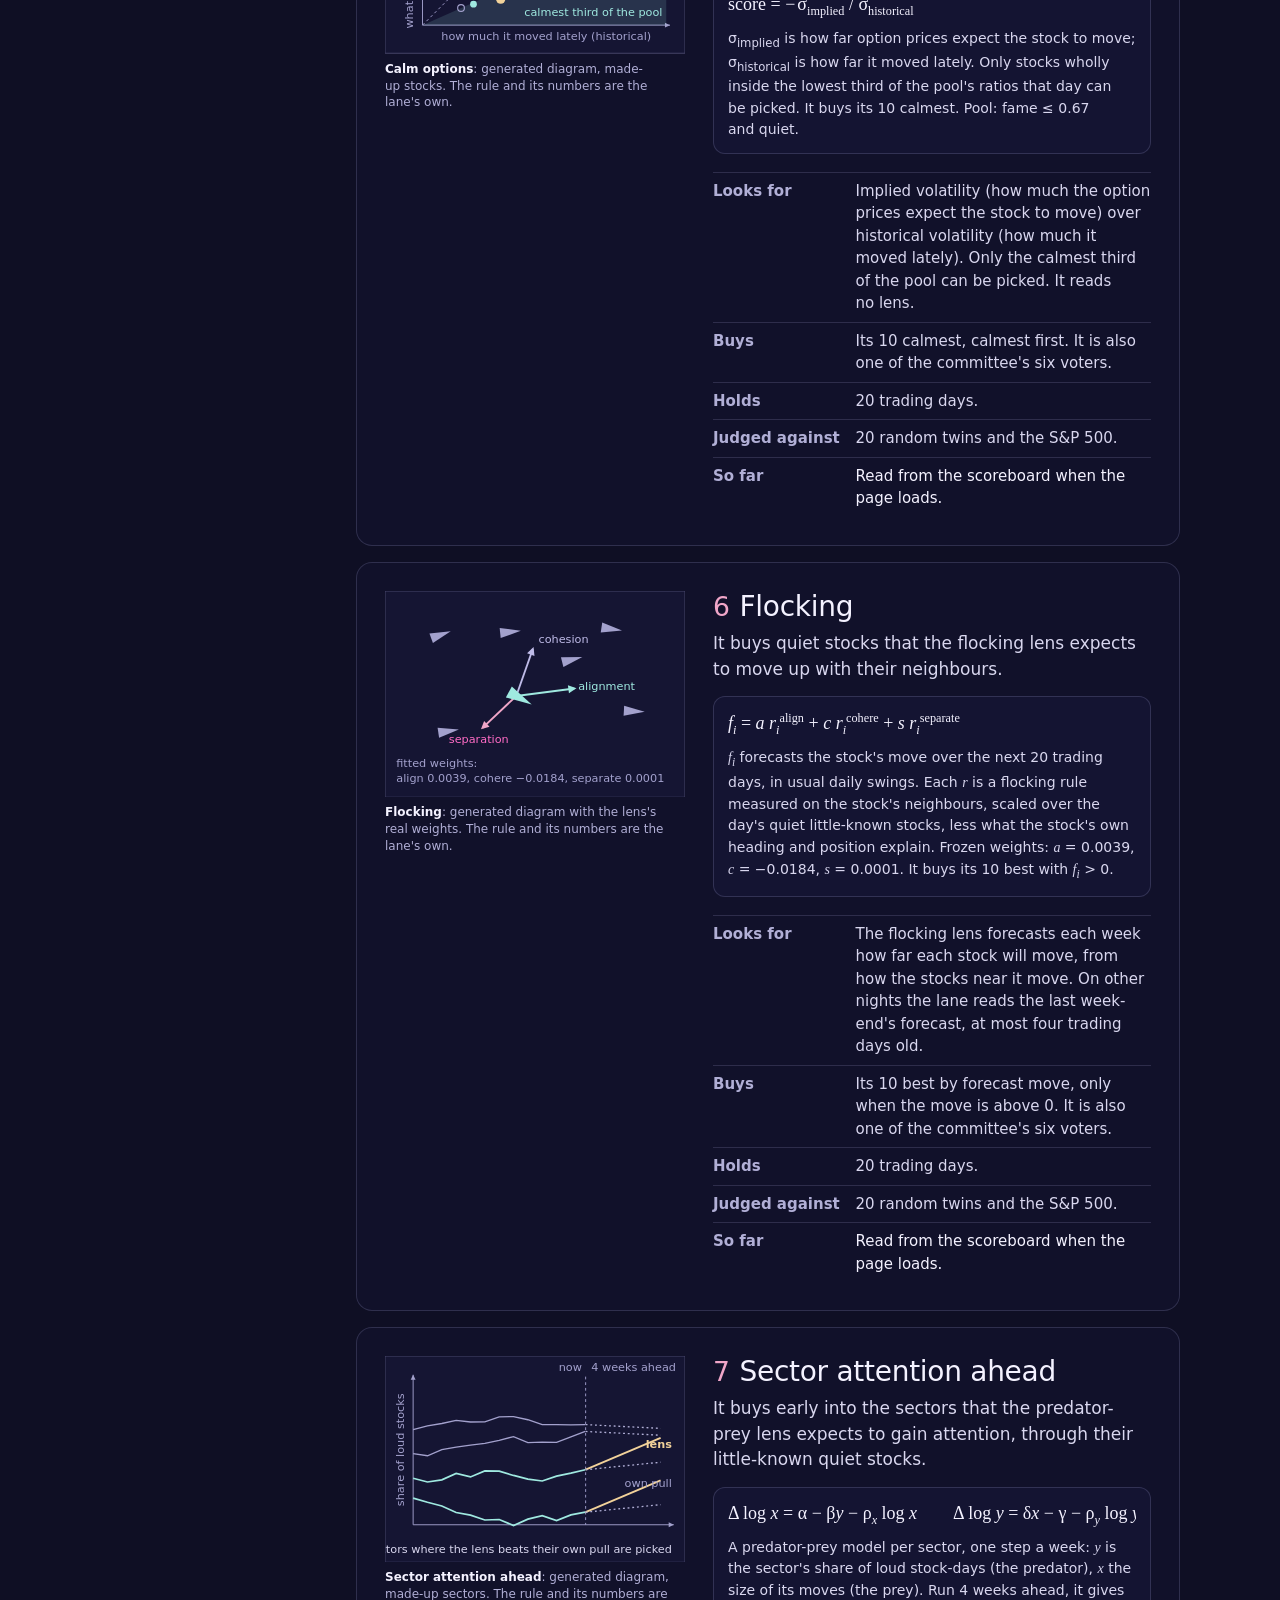
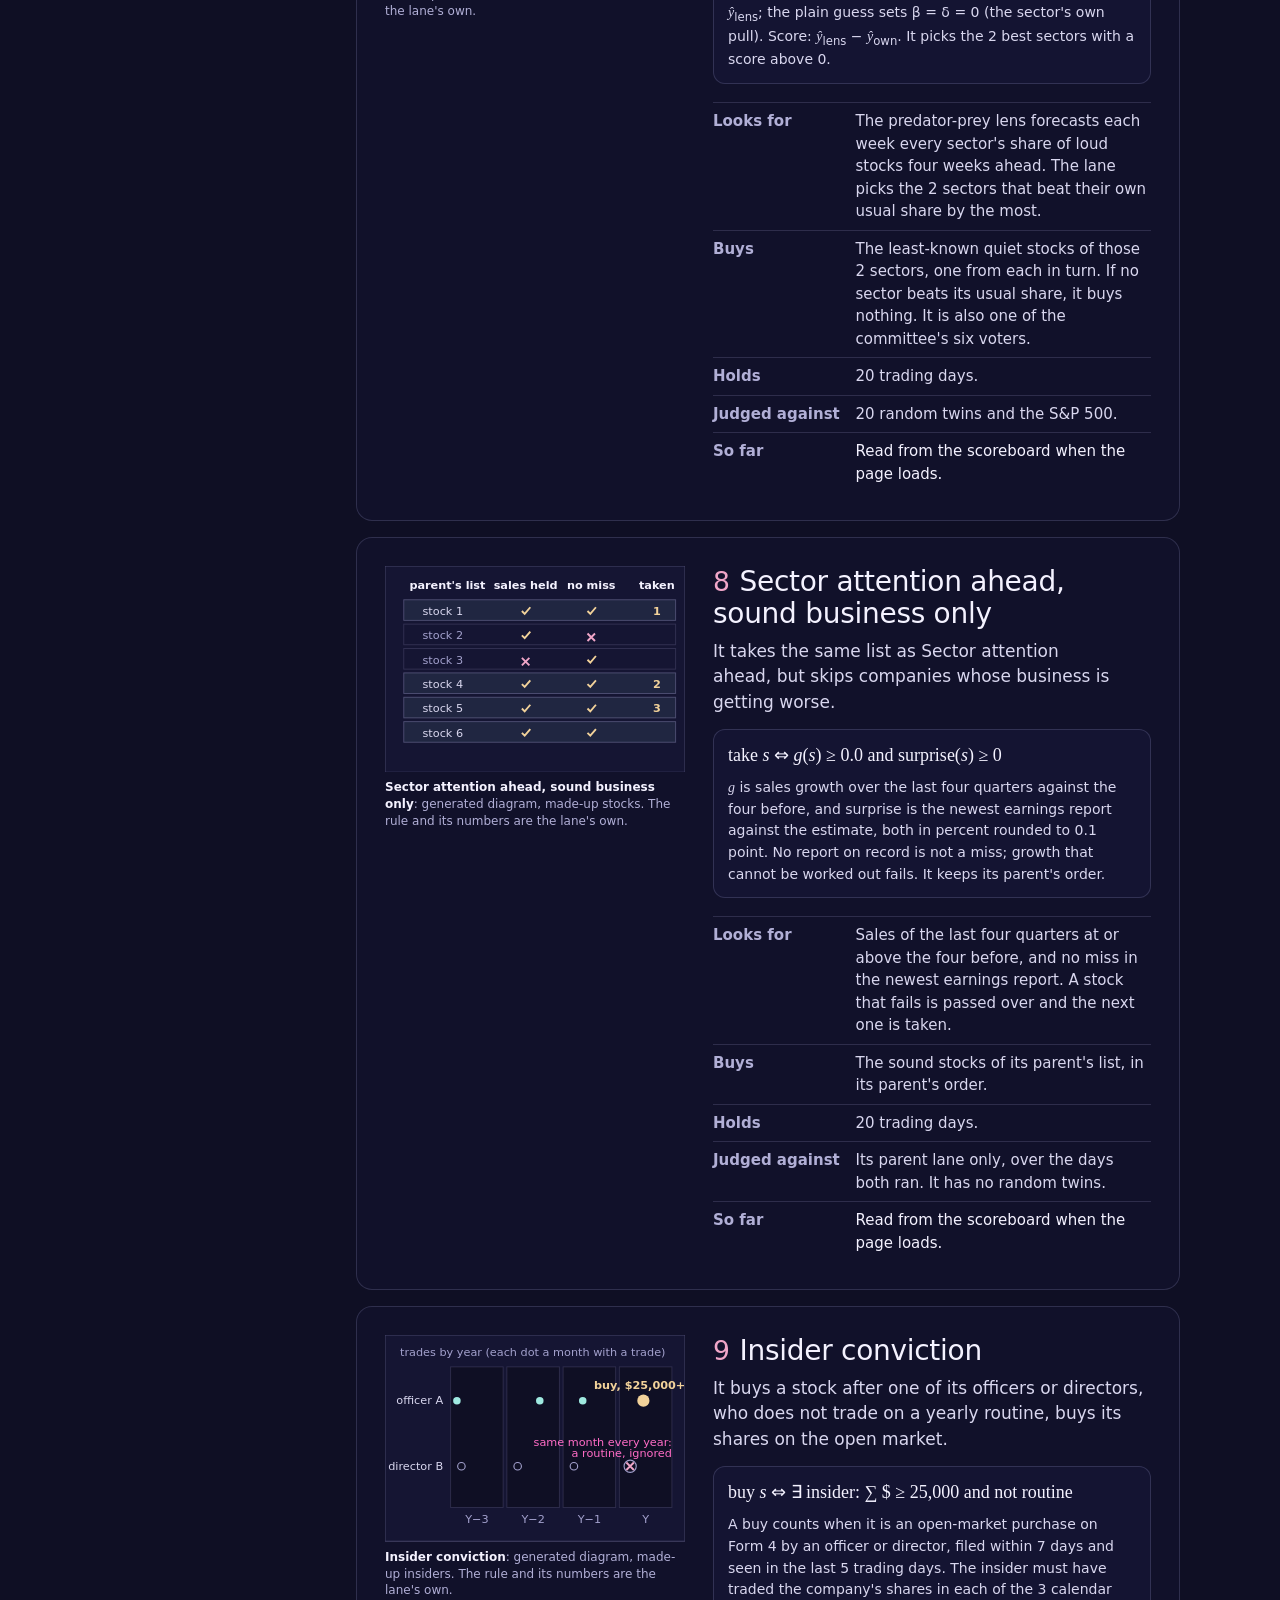
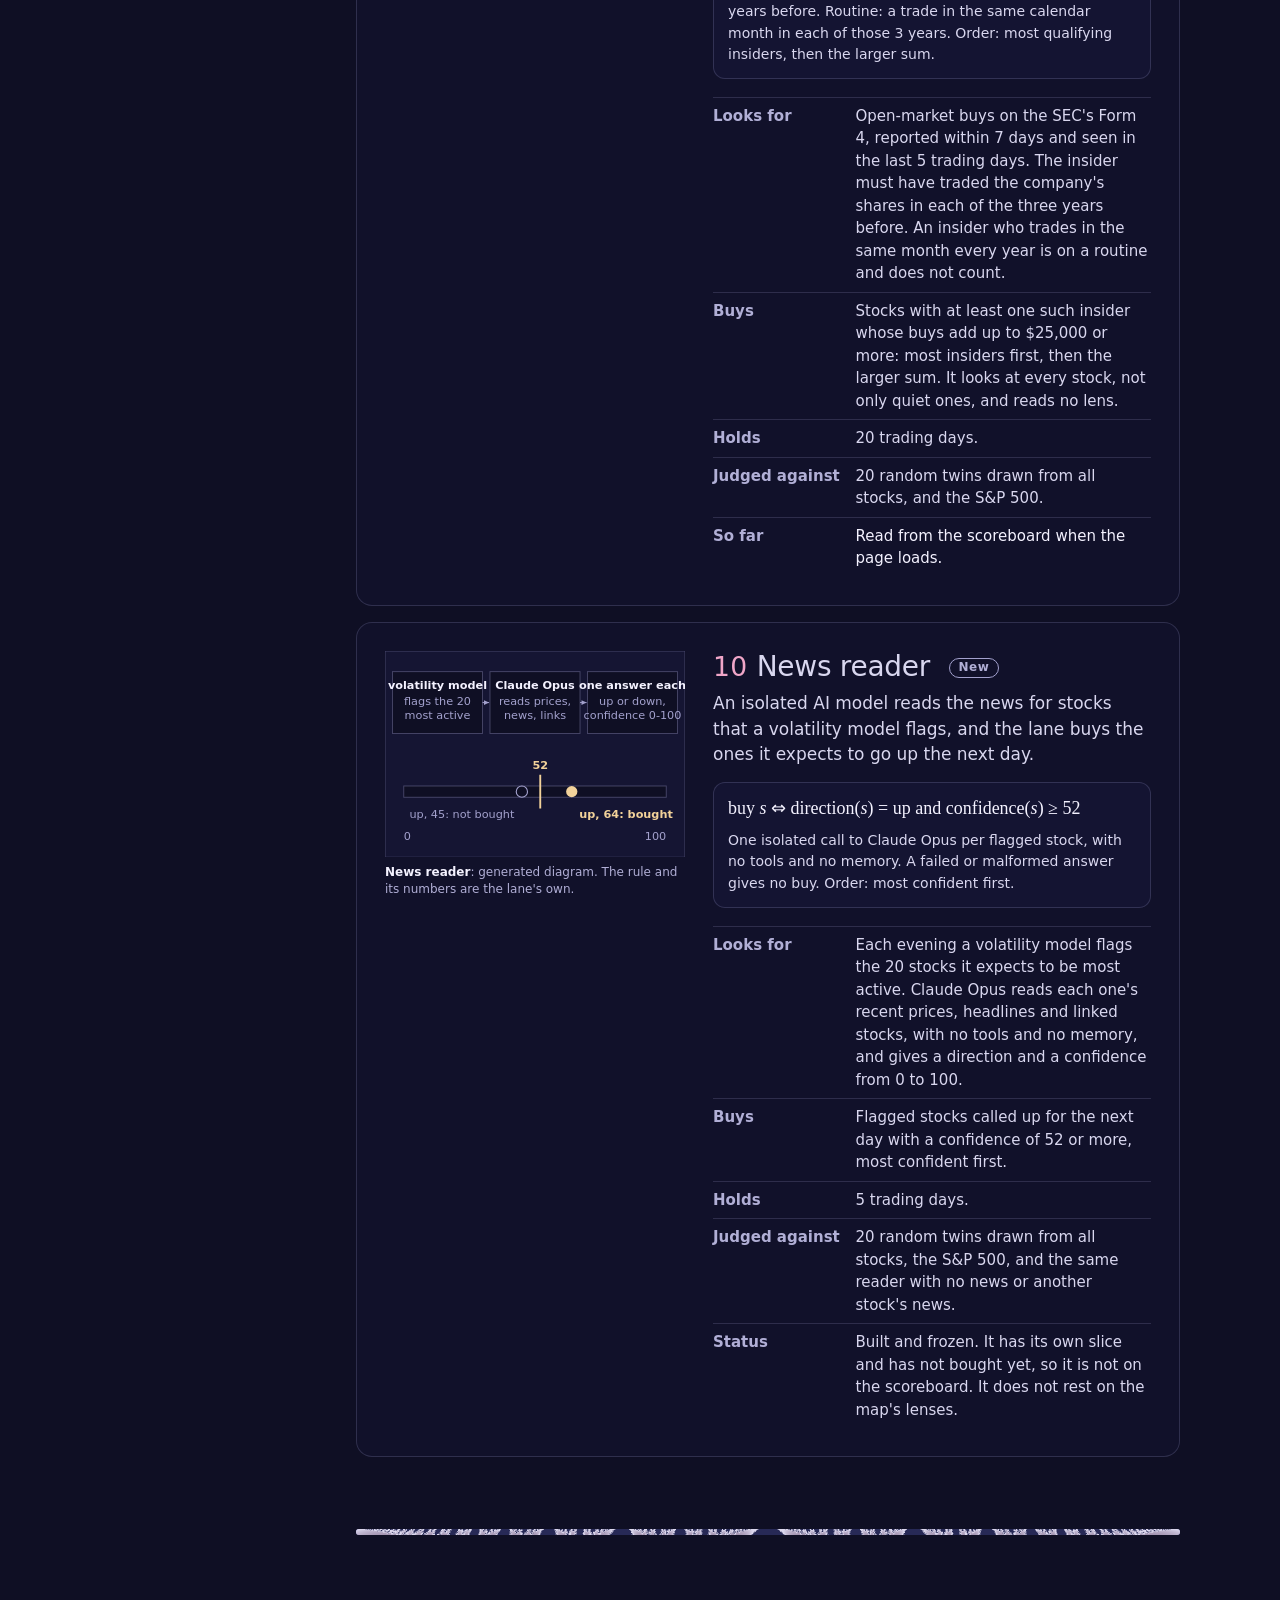
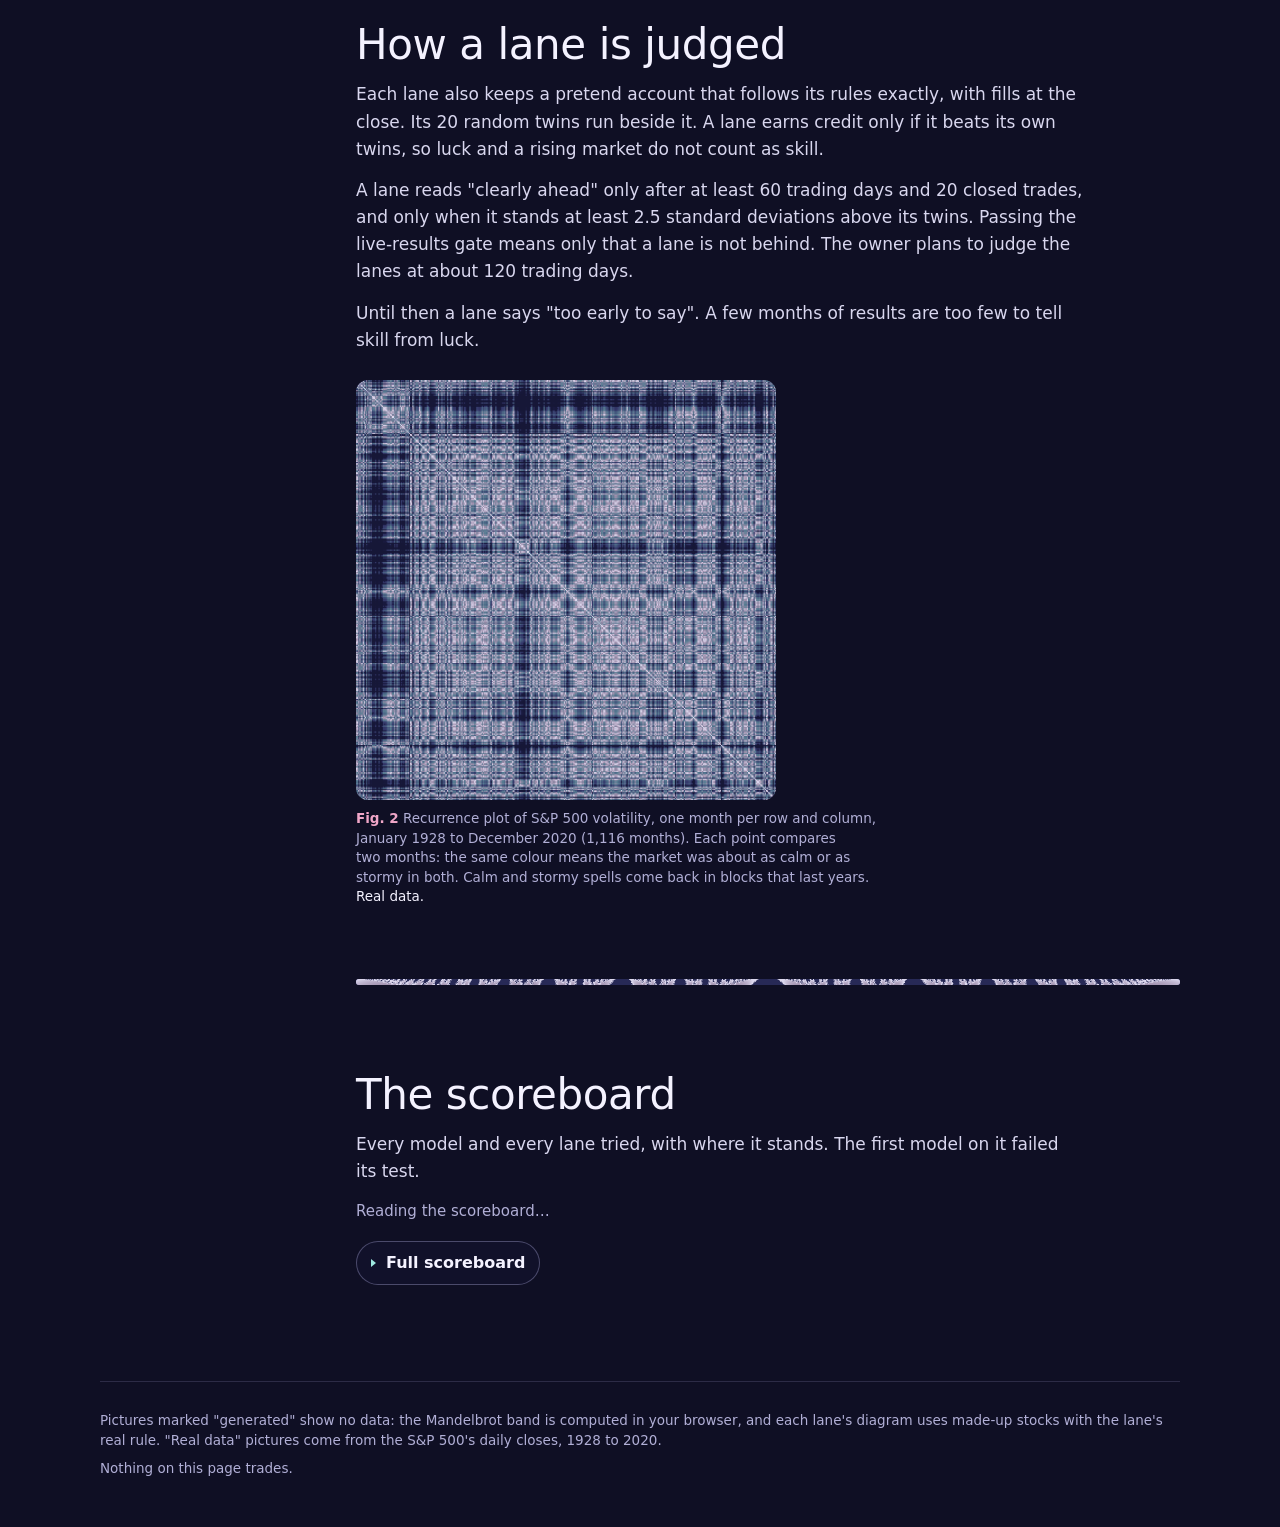
==== commit a6436993: "Dashboard update 2026-11-28 04:06 UTC" ====
--- a/atlas.html
+++ b/atlas.html
@@ -3,42 +3,14 @@
 <head>
 <meta charset="utf-8">
 <meta name="viewport" content="width=device-width, initial-scale=1">
-<title>The atlas</title>
+<meta http-equiv="refresh" content="0; url=lanes.html">
+<title>Lanes</title>
 <link rel="icon" href="favicon.png">
-<link rel="stylesheet" href="world.css">
+<link rel="stylesheet" href="site.css">
 </head>
-<body class="atlas-page">
-<a class="skip" href="#atlas-main">Skip to the plates</a>
-<header class="masthead">
-  <div class="masthead-top">
-    <nav class="masthead-links" aria-label="Pages">
-      <a href="./">Back to the map</a>
-      <a href="dashboard.html">dashboard</a>
-      <a href="map.html" id="atlas-map-link" hidden>Open the ripple map</a>
-    </nav>
-    <p class="badges">
-      <span class="quietbadge">view only: nothing here trades</span>
-      <span class="quietbadge" id="atlas-demo" hidden>made-up data for building the page</span>
-    </p>
-  </div>
-  <h1>The atlas</h1>
-  <p class="lede">How the market behaved on its links. Each plate is one chart, and each says how many cases it rests on and which years it shows.</p>
-  <p class="shelfnote" id="atlas-shelf-note" hidden></p>
-  <p class="shelfnote shelfwarn" id="atlas-shelf-warn" hidden></p>
-  <div class="shelf" id="atlas-shelf" hidden></div>
-</header>
-<div class="atlas-body">
-  <details class="toc" id="atlas-toc" hidden>
-    <summary>Contents <span class="quietbadge" id="atlas-toc-mark" hidden>made-up data</span></summary>
-    <nav id="atlas-toc-nav" aria-label="Contents"></nav>
-  </details>
-  <nav class="rail" id="atlas-rail" aria-label="Contents"></nav>
-  <main class="atlas-main" id="atlas-main" tabindex="-1">
-    <noscript><p class="state">The atlas needs JavaScript to draw its charts.</p></noscript>
-  </main>
-</div>
-<script src="world.js"></script>
-<script src="charts.js"></script>
-<script src="atlas.js"></script>
+<body class="lanes-page">
+<main class="lanes-wrap">
+  <p class="lanes-lede">The atlas is replaced by the Lanes page. <a href="lanes.html">Go to Lanes</a> or <a href="./">back to the map</a>.</p>
+</main>
 </body>
 </html>
--- a/site.css
+++ b/site.css
@@ -0,0 +1,1162 @@
+/* site.css: the stylesheet of the map page, the Lanes page and the Performance page. A book of mathematical plates: a deep violet-black page,
+   cool white ink in four steps, and the spectrum (cyan, ultraviolet, magenta, acid lime) carried by fractal pictures
+   (fractal.js) more than by the chrome. The map's field is drawn by map_draw.js in the same spectrum, each cap in a halo of fractal. The old dashboard's Map tab still reads world.css. */
+
+:root {
+  --void: #0b0820;
+  --void-2: #120d2e;
+  --void-3: #1a1440;
+  --rule: #2d2766;
+  --rule-2: #4a419e;
+  --ink: #eef0ff;
+  --ink-2: #cfd2f5;
+  --ink-3: #a7abdf;
+  --ink-4: #8a8fcc;
+  --cyan: #3ef0ff;
+  --uv: #7b5cff;
+  --uv-ink: #9d86ff;
+  --magenta: #ff3fb4;
+  --lime: #c8ff3a;
+  --peat: #0b0820;            /* the field's void, for the key's specimen chips */
+  --face-display: Bahnschrift, "DIN Alternate", "DIN Next LT Pro", "D-DIN", "DIN 2014", Barlow, "Roboto Condensed", "sans-serif-condensed", "Arial Narrow", system-ui, sans-serif;
+  --face-text: system-ui, -apple-system, "Segoe UI", Roboto, "Noto Sans", "Helvetica Neue", Arial, sans-serif;
+  --face-math: "STIX Two Math", "Cambria Math", "Latin Modern Math", "STIX Two Text", Cambria, "Times New Roman", serif;
+  /* The faces the canvas draws its own labels in (map_page.js reads these two): unchanged, so the field is unchanged. */
+  --serif: "Iowan Old Style","Palatino Linotype",Palatino,"Book Antiqua","URW Palladio L",P052,"TeX Gyre Pagella",Georgia,serif;
+  --sans: "Gill Sans","Gill Sans MT",Seravek,"Segoe UI",system-ui,"Helvetica Neue","Liberation Sans",Arial,sans-serif;
+  --gut-l: calc(clamp(16px, 3.3vw, 48px) + env(safe-area-inset-left));
+  --gut-r: calc(clamp(16px, 2.5vw, 36px) + env(safe-area-inset-right));
+  --col: clamp(300px, 27vw, 400px);
+}
+
+/* Colour schemes: the map page reads ?scheme= (fractal.js sets data-scheme on the page). The default, acid, is the tokens above. */
+:root[data-scheme="ink"] { --void: #07080a; --void-2: #0e1014; --void-3: #161920; --rule: #2a2e36; --rule-2: #4a505c; --ink: #f2f4f8; --ink-2: #d5d9e1;
+  --ink-3: #aab1be; --ink-4: #8a93a3; --cyan: #ffffff; --uv: #8d96a6; --uv-ink: #b5bcc9; --magenta: #ff4d2e; --lime: #ffd23f; --peat: #07080a; }
+:root[data-scheme="ember"] { --void: #140806; --void-2: #1d0c09; --void-3: #28110c; --rule: #4a2316; --rule-2: #7a3b22; --ink: #fff1e0; --ink-2: #f0d9bf;
+  --ink-3: #c9a98a; --ink-4: #a88768; --cyan: #ffd23f; --uv: #ff8a1f; --uv-ink: #ffa84a; --magenta: #ff2e7e; --lime: #7dffb0; --peat: #140806; }
+:root[data-scheme="paper"] { --void: #f6f1e7; --void-2: #efe8dc; --void-3: #e6ddcd; --rule: #cfc4ae; --rule-2: #a89c84; --ink: #1c1730; --ink-2: #2f2a48;
+  --ink-3: #4f4968; --ink-4: #6b6584; --cyan: #0a8fa8; --uv: #5a46c8; --uv-ink: #4a38b0; --magenta: #d6246e; --lime: #5f8a00; --peat: #efe8dc; }
+:root[data-scheme="dusk"], :root[data-scheme-default="dusk"]:not([data-scheme]) { --void: #0d0c1c; --void-2: #14132a; --void-3: #1c1b3a; --rule: #2a2860; --rule-2: #44428a; --ink: #e6e2f2; --ink-2: #d0cce6;
+  --ink-3: #a8a6d0; --ink-4: #8886b8; --cyan: #5fd0d6; --uv: #6a6ab8; --uv-ink: #8a8ad0; --magenta: #d0629a; --lime: #b4cf5a; --peat: #0d0c1c; }
+/* mist (the map page's default) and pearl: the ground is weather. Mist is deep indigo with pools of aqua, lavender and
+   rose-gold light; pearl is the same weather by day. Colour lives in the light and in the marks; the chrome is hairline. */
+:root[data-scheme="mist"], :root[data-scheme-default="mist"]:not([data-scheme]) { --void: #0f0f24; --void-2: #16173a; --void-3: #1f2048;
+  --rule: #2c2e60; --rule-2: #464884; --ink: #f4f2ff; --ink-2: #d9d7ef; --ink-3: #b1afd6; --ink-4: #a3a1cd; --cyan: #9fe9e0;
+  --uv: #8a86c8; --uv-ink: #bfbbe8; --magenta: #f0a6c8; --lime: #f2d29a; --peat: #0f0f24;
+  --veil: rgba(18, 18, 44, .8); --veil-2: rgba(22, 22, 52, .95); --hair: rgba(196, 192, 246, .17); --hair-2: rgba(196, 192, 246, .32); }
+:root[data-scheme="pearl"] { --void: #eeeef5; --void-2: #e6e5f1; --void-3: #dcdaec; --rule: #cfcce2; --rule-2: #a9a5c8; --ink: #24204e;
+  --ink-2: #3a3666; --ink-3: #55517e; --ink-4: #66628e; --cyan: #066b71; --uv: #6e68a8; --uv-ink: #5a5494; --magenta: #b4286a;
+  --lime: #8c5404; --peat: #eeeef5;
+  --veil: rgba(246, 246, 251, .8); --veil-2: rgba(248, 248, 252, .95); --hair: rgba(70, 64, 140, .17); --hair-2: rgba(70, 64, 140, .32); }
+
+*, *::before, *::after { box-sizing: border-box; }
+[hidden] { display: none !important; }
+html {
+  color-scheme: dark;
+  background: var(--void);
+  accent-color: var(--cyan);
+  scrollbar-color: var(--rule-2) var(--void-2);
+  -webkit-text-size-adjust: 100%;
+  text-size-adjust: 100%;
+  -webkit-tap-highlight-color: transparent;
+}
+* { scrollbar-width: thin; }
+::-webkit-scrollbar { width: 8px; height: 8px; background: var(--void-2); }
+::-webkit-scrollbar-thumb { background: var(--rule-2); border: 2px solid var(--void-2); }
+::-webkit-scrollbar-corner { background: var(--void-2); }
+body {
+  margin: 0;
+  background: var(--void);
+  color: var(--ink);
+  font-family: var(--face-text);
+  font-size: 1rem;
+  line-height: 1.5;
+  caret-color: var(--cyan);
+  -webkit-font-smoothing: antialiased;
+}
+h1, h2, h3, h4 { font-family: var(--face-display); font-weight: 600; letter-spacing: -0.01em; text-wrap: balance; }
+p, li, dd, figcaption { text-wrap: pretty; }
+button, input, select, textarea { font: inherit; color: inherit; }
+::placeholder { color: var(--ink-4); opacity: 1; }
+::selection { background: var(--uv); color: var(--ink); }
+:focus-visible { outline: 2px solid var(--cyan); outline-offset: 3px; }
+
+:where(a:any-link) {
+  color: var(--ink);
+  text-decoration-line: underline;
+  text-decoration-color: var(--uv);
+  text-decoration-thickness: 1px;
+  text-underline-offset: 3px;
+}
+@media (hover: hover) { :where(a:any-link):hover { color: var(--cyan); text-decoration-color: var(--cyan); } }
+
+/* Figures, times and tickers: the engineering face with tabular figures. Variables in an equation: serif italic. */
+.fig { font-family: var(--face-display); font-style: normal; font-size: .95em; letter-spacing: .01em; font-variant-numeric: lining-nums tabular-nums; }
+.math { font-family: var(--face-math); font-style: italic; letter-spacing: 0; }
+.math .up { font-style: normal; }
+.colony {
+  font-family: var(--face-display);
+  font-size: 11px;
+  font-weight: 600;
+  line-height: 1;
+  letter-spacing: .08em;
+  text-transform: uppercase;
+  color: var(--ink-3);
+  white-space: nowrap;
+}
+
+/* Buttons: square-cornered keys of void with a rule rim. A switch (aria-pressed) leads with a small square that fills
+   cyan when it is on, so its state reads by form as well as by colour. */
+.textbutton {
+  display: inline-flex;
+  align-items: center;
+  gap: 8px;
+  min-height: 32px;
+  margin: 0;
+  padding: 5px 12px;
+  border: 1px solid var(--rule-2);
+  border-radius: 2px;
+  background: var(--void-2);
+  color: var(--ink-2);
+  font-family: var(--face-text);
+  font-size: 13.5px;
+  line-height: 1.2;
+  text-decoration: none;
+  white-space: nowrap;
+  cursor: pointer;
+}
+@media (hover: hover) { .textbutton:hover { border-color: var(--ink-3); color: var(--ink); background: var(--void-3); } }
+.textbutton:active { background: var(--void); }
+.textbutton[aria-pressed]::before {
+  content: "";
+  flex: none;
+  width: 8px;
+  height: 8px;
+  border: 1.5px solid currentColor;
+}
+.textbutton[aria-pressed="true"] { border-color: var(--cyan); color: var(--ink); }
+.textbutton[aria-pressed="true"]::before { background: var(--cyan); border-color: var(--cyan); }
+.textbutton:disabled, .textbutton[aria-disabled="true"] { background: transparent; border-color: var(--rule); color: var(--ink-4); cursor: default; }
+@media (pointer: coarse) { .textbutton { min-height: 44px; padding: 9px 15px; } }
+
+/* A caption plate on the field: a patch of void with a rule rim, the lead in white. As a button it isolates. */
+.plate {
+  margin: 0;
+  padding: 6px 9px 7px;
+  background: var(--void);
+  border: 1px solid var(--rule);
+  color: var(--ink-2);
+  font-size: 13px;
+  line-height: 1.4;
+}
+.plate em { font-style: normal; font-weight: 600; color: var(--ink); }
+button.plate { display: block; border-radius: 0; text-align: left; cursor: pointer; }
+@media (hover: hover) { button.plate:hover { border-color: var(--ink-3); } }
+
+/* A quiet label (view only, made-up data): a thin rule rim around small text. */
+.quietbadge {
+  display: inline-block;
+  margin: 0;
+  padding: 3px 7px;
+  border: 1px solid var(--rule-2);
+  background: var(--void);
+  color: var(--ink-3);
+  font-size: 12px;
+  line-height: 1.2;
+}
+
+.vh {
+  position: absolute !important;
+  width: 1px; height: 1px; margin: -1px; padding: 0; border: 0;
+  overflow: hidden; clip: rect(0 0 0 0); clip-path: inset(50%); white-space: nowrap;
+}
+
+/* ---- The site bar: the mark (a small Mandelbrot set), the name, and the pages. ---- */
+.site-bar { display: flex; align-items: center; justify-content: space-between; gap: 8px 18px; flex-wrap: wrap; }
+.site-mark {
+  display: inline-flex;
+  align-items: center;
+  gap: 10px;
+  color: var(--ink);
+  font-family: var(--face-display);
+  font-size: 15px;
+  font-weight: 600;
+  letter-spacing: .02em;
+  text-decoration: none;
+}
+.site-mark canvas { display: block; width: 32px; height: 32px; background: var(--void-2); border: 1px solid var(--uv); }
+.site-nav { display: flex; gap: 2px; font-size: 14px; }
+.site-nav a {
+  display: inline-flex;
+  align-items: center;
+  min-height: 32px;
+  padding: 4px 9px;
+  color: var(--ink-2);
+  text-decoration: none;
+  border-bottom: 2px solid transparent;
+}
+.site-nav a[aria-current="page"] { color: var(--cyan); border-bottom: 3px solid var(--magenta); }
+@media (hover: hover) { .site-nav a:hover { color: var(--cyan); } }
+@media (pointer: coarse) { .site-nav a { min-height: 44px; } }
+
+/* A fractal rule: a slice through the Mandelbrot set, drawn by fractal.js, where a page has its main seams. */
+.site-rule { display: block; width: 100%; height: 7px; background: var(--uv); }
+
+/* Figures: a picture with a caption that names its source and says real data or generated. */
+.fignum { font-family: var(--face-display); font-weight: 600; color: var(--magenta); font-variant-numeric: tabular-nums; }
+.figkind { color: var(--ink); }
+
+/* ================================================================================================================
+   The ripple map (map.html). The field, drawn on one canvas, fills the screen. On a desktop a void column at the left
+   holds the site bar, Fig. 1, the sentence, the switches, the dials and the key; on smaller screens a void band on top
+   holds the bar, the sentence and the fold switches. A void band along the bottom holds time. The field shows between.
+   ================================================================================================================ */
+.map-page { position: fixed; inset: 0; overflow: hidden; }
+.map-page [hidden] { display: none !important; }
+/* The scene: a Julia set in the spectrum fills the screen (fractal.js, chrome, not data). The veil dims it behind the map,
+   and the field (the map's own canvas, transparent where nothing is drawn) lies on both. */
+.map-scene { position: absolute; inset: 0; width: 100%; height: 100%; display: block; }
+/* The veil: a small alpha map (map_page.js) stretched over the screen, dimming the scene behind the map with a smooth round edge. */
+.map-veil { position: absolute; inset: 0; width: 100%; height: 100%; display: block; pointer-events: none; }
+.map-field { position: absolute; left: 0; top: 0; width: 100%; height: 100%; display: block; touch-action: none; }
+/* Every plate floats on the scene: solid void, a rule rim, small. No text sits on the fractal itself. */
+.map-say, .map-navbar, .map-bottom,
+.map-page[data-mode="desktop"] .map-fold { background: var(--void); border: 1px solid var(--rule-2); }
+.map-navbar { position: absolute; top: max(12px, env(safe-area-inset-top)); right: var(--gut-r); z-index: 5; padding: 4px 8px 4px 6px; }
+
+.map-top {
+  position: absolute;
+  left: 0;
+  right: 0;
+  top: 0;
+  z-index: 4;
+  display: flex;
+  align-items: flex-start;
+  justify-content: space-between;
+  gap: 24px;
+  padding: max(12px, env(safe-area-inset-top)) var(--gut-r) 0 var(--gut-l);
+  pointer-events: none;
+}
+.map-top > * { pointer-events: auto; }
+.map-top > .map-say { pointer-events: none; }
+.map-say button, .map-say input, .map-say a, .map-say summary, .map-say .map-dials, .map-tool-drop > * { pointer-events: auto; }
+.map-say { flex: 0 1 820px; min-width: 0; padding: 14px 16px 14px; }
+.map-say h1 {
+  margin: 0;
+  font-size: clamp(24px, 2.4vw, 34px);
+  font-weight: 500;
+  line-height: 1.14;
+  letter-spacing: -0.012em;
+  color: var(--ink);
+}
+.map-sub { margin: 10px 0 0; max-width: 46em; font-size: 15px; line-height: 1.45; color: var(--ink-3); }
+.map-sub:empty { display: none; }
+.map-notes { margin: 6px 0 0; max-width: 46em; font-size: 14px; line-height: 1.4; color: var(--ink-2); }
+.map-ripple { display: none; margin: 14px 0 0; font-size: 14px; line-height: 1.45; color: var(--ink-2); }
+.map-page[data-mode="desktop"] .map-ripple { display: block; min-height: 4.35em; margin-top: 10px; }
+.map-page[data-mode="desktop"] .map-ripple[hidden] { display: block !important; visibility: hidden; }
+.map-ripple::before {
+  content: "";
+  display: inline-block;
+  width: 9px;
+  height: 9px;
+  margin-right: 8px;
+  border: 1.3px solid #f2a03d;      /* the ring a followed catalyst wears on the field */
+  border-radius: 50%;
+  vertical-align: -0.5px;
+}
+.map-ripple em { font-style: normal; font-weight: 600; color: var(--ink); }
+
+/* Fig. 1 and Fig. 2, two real-data plates side by side at the top of the desktop rail. */
+
+/* The key: each mark drawn on a chip of the field's own ground, so it reads as it does on the field. */
+.map-key {
+  list-style: none;
+  display: flex;
+  flex-wrap: wrap;
+  column-gap: 18px;
+  row-gap: 7px;
+  max-width: 640px;
+  margin: 16px 0 0;
+  padding: 0;
+}
+.map-key li { display: flex; align-items: center; gap: 8px; font-size: 13px; line-height: 1.1; color: var(--ink-2); }
+.map-key canvas { display: block; flex: none; width: 24px; height: 24px; background: var(--peat); border: 1px solid var(--uv); }
+.map-key .map-key-wide canvas { width: 36px; }
+.map-key .map-key-break { flex-basis: 100%; height: 0; }
+
+/* The dials: five rings on void, the name in white and the word under it. */
+.map-dials { flex: none; margin-top: -4px; }
+.map-dial-row { display: flex; align-items: flex-start; gap: 4px; }
+.map-dial { margin: 0; width: clamp(84px, 6.7vw, 100px); display: flex; flex-direction: column; align-items: center; text-align: center; }
+.map-dial canvas { display: block; }
+.map-dial.map-dial-bare canvas { visibility: hidden; }
+.map-dial-row.map-dial-none canvas { display: none; }
+.map-dial-name { display: block; margin-top: 6px; font-family: var(--face-display); font-size: 13px; font-weight: 600; line-height: 1.15; color: var(--ink); }
+.map-dial-word { display: block; min-height: 2.4em; margin-top: 3px; font-size: 12px; line-height: 1.2; color: var(--ink-3); }
+.map-dials-when { margin: 6px 0 0; font-size: 12px; line-height: 1.2; text-align: right; color: var(--ink-3); }
+
+.map-tools { position: relative; margin-top: 14px; }
+.map-tool-row { display: flex; flex-wrap: wrap; gap: 6px; }
+.map-tool-row .textbutton { min-height: 30px; padding: 4px 10px; font-size: 13px; }
+.map-reset { visibility: hidden; }
+.map-reset.map-on { visibility: visible; }
+.map-tool-drop { position: absolute; left: 0; top: 100%; z-index: 4; width: min(420px, 100%); padding-top: 8px; pointer-events: none; }
+.map-tool-drop > * { pointer-events: auto; }
+.map-find { padding: 10px 12px 8px; background: var(--void-2); border: 1px solid var(--rule-2); }
+.map-find-input {
+  display: block;
+  width: 100%;
+  margin: 0;
+  padding: 6px 2px 5px;
+  border: 0;
+  border-bottom: 1px solid var(--ink-4);
+  border-radius: 0;
+  background: transparent;
+  color: var(--ink);
+  font-size: 16px;
+  line-height: 1.3;
+}
+.map-find-input:focus { outline: none; border-bottom-color: var(--cyan); }
+.map-find-input:focus-visible { outline: 2px solid var(--cyan); outline-offset: 3px; }
+.map-found { list-style: none; margin: 6px 0 0; padding: 0; }
+.map-found:empty { display: none; }
+.map-found-item {
+  display: flex;
+  align-items: baseline;
+  gap: 8px;
+  width: 100%;
+  min-height: 32px;
+  margin: 0;
+  padding: 5px 2px;
+  border: 0;
+  background: transparent;
+  color: var(--ink-2);
+  font-size: 14px;
+  line-height: 1.3;
+  text-align: left;
+  cursor: pointer;
+}
+.map-found-item .fig { min-width: 4.2em; color: var(--ink); }
+@media (hover: hover) { .map-found-item:hover { color: var(--ink); background: var(--void-3); } }
+.map-found-none { padding: 5px 2px; font-size: 13.5px; color: var(--ink-3); }
+.map-tool-notes { margin-top: 6px; padding: 6px 10px 7px; background: var(--void-2); border: 1px solid var(--rule); font-size: 13px; line-height: 1.42; color: var(--ink-2); }
+.map-tool-notes p { margin: 0; }
+.map-tool-notes p + p { margin-top: 3px; }
+
+/* Plates over the field: the record of a stock and the scoreboard. */
+.map-record, .map-board {
+  position: absolute;
+  z-index: 5;
+  margin: 0;
+  overflow-y: auto;
+  overscroll-behavior: contain;
+  padding: 12px 15px 14px;
+  background: var(--void-2);
+  border: 1px solid var(--rule-2);
+  color: var(--ink-2);
+  font-size: 13.5px;
+  line-height: 1.45;
+}
+.map-record { width: 320px; }
+.map-board { right: var(--gut-r); width: min(440px, calc(100vw - 32px)); max-height: 62vh; }
+.map-plate-head { display: flex; align-items: flex-start; justify-content: space-between; gap: 12px; }
+.map-plate-title { margin: 3px 0 0; font-size: 19px; line-height: 1.2; color: var(--ink); }
+.map-plate-title em { font-style: normal; font-weight: 400; color: var(--ink-2); }
+.map-record-name { font-size: 15px; color: var(--ink-3); }
+.map-close { flex: none; min-height: 28px; padding: 3px 10px; font-size: 13px; }
+.map-record-sector { margin: 4px 0 6px; }
+.map-record-line { margin: 4px 0 0; }
+.map-record-part { margin: 14px 0 3px; font-weight: 400; }
+.map-record-links, .map-record-stories { list-style: none; margin: 0; padding: 0; }
+.map-record-links > li + li { margin-top: 6px; }
+.map-record-stories { margin: 3px 0 0 12px; }
+.map-record-stories li { margin-top: 2px; font-size: 13px; line-height: 1.38; }
+.map-record-stories a { color: var(--ink); }
+.map-record-day { color: var(--ink-3); white-space: nowrap; }
+.map-record-note { margin: 3px 0 0; font-size: 13px; color: var(--ink-3); }
+.map-board-lede { margin: 6px 0 0; color: var(--ink-3); }
+.map-board-list { list-style: none; margin: 12px 0 0; padding: 0; }
+.map-board-list li + li { margin-top: 12px; padding-top: 12px; border-top: 1px solid var(--rule); }
+.map-board-name { margin: 0; font-size: 15px; line-height: 1.3; color: var(--ink); }
+.map-board-list p { margin: 4px 0 0; }
+.map-board-meta { color: var(--ink-3); }
+.map-board-note, .map-board-report { margin: 10px 0 0; }
+.map-board-note { font-size: 13px; color: var(--ink-3); }
+.map-record.map-sheet, .map-board.map-sheet {
+  position: fixed;
+  left: 0;
+  right: 0;
+  top: auto;
+  bottom: 0;
+  width: auto;
+  max-height: 55vh;
+  padding: 12px 16px 16px;
+  border-width: 1px 0 0;
+}
+.map-record .colony, .map-board .colony { color: var(--uv-ink); }
+
+/* Colony names and caption plates on the field. */
+.map-labels, .map-captions { position: absolute; inset: 0; pointer-events: none; }
+.map-labels { z-index: 1; }
+.map-captions { z-index: 2; }
+.map-labels .colony { position: absolute; color: #c9bfa6; }     /* on the field's ground: its own pale ink */
+.map-captions .plate { position: absolute; width: max-content; max-width: 286px; pointer-events: auto; }
+.map-captions .plate .fig { color: var(--ink); }
+.map-captions .plate[aria-pressed="true"] { border-color: var(--cyan); }
+.map-captions .plate[aria-pressed="true"]:focus-visible { outline: 2px solid var(--cyan); outline-offset: 3px; }
+.map-dial:focus-visible { outline-offset: 2px; }
+
+/* Time and the foot, in a void band along the bottom. */
+.map-bottom {
+  position: absolute;
+  left: var(--gut-l);
+  right: var(--gut-r);
+  bottom: calc(12px + env(safe-area-inset-bottom));
+  z-index: 3;
+  display: flex;
+  flex-direction: column;
+  gap: 2px;
+  padding: 6px 14px 8px;
+}
+.map-bottom > * { pointer-events: auto; }
+.map-core { position: relative; height: 76px; }
+.map-play {
+  position: absolute;
+  left: 0;
+  top: 15px;
+  width: 44px;
+  height: 44px;
+  margin: 0;
+  padding: 0;
+  border: 1.5px solid var(--cyan);
+  border-radius: 2px;
+  background: var(--void-2);
+  color: var(--cyan);
+  display: grid;
+  place-items: center;
+  cursor: pointer;
+}
+.map-play svg { display: block; }
+.map-play[aria-pressed="true"] { border-color: var(--lime); color: var(--lime); }
+@media (hover: hover) { .map-play:not(:disabled):hover { background: var(--void-3); } }
+.map-play:not(:disabled):active { background: var(--void); }
+.map-play:disabled { border-color: var(--rule-2); color: var(--ink-4); cursor: default; }
+.map-core-body { position: absolute; left: 58px; right: 0; top: 0; bottom: 0; }
+.map-core-range {
+  position: absolute;
+  left: -8px;
+  top: 6px;
+  width: calc(100% + 16px);
+  height: 52px;
+  margin: 0;
+  padding: 0;
+  background: transparent;
+  -webkit-appearance: none;
+  appearance: none;
+  cursor: ew-resize;
+  touch-action: pan-y;
+}
+.map-core-range:disabled { cursor: default; }
+.map-core-range::-webkit-slider-runnable-track { height: 52px; background: transparent; border: 0; }
+.map-core-range::-webkit-slider-thumb { -webkit-appearance: none; width: 16px; height: 52px; background: transparent; border: 0; }
+.map-core-range::-moz-range-track { height: 52px; background: transparent; border: 0; }
+.map-core-range::-moz-range-thumb { width: 16px; height: 52px; background: transparent; border: 0; }
+.map-core-range:focus { outline: none; }
+.map-core-range:focus-visible { outline: 2px solid var(--cyan); outline-offset: 2px; }
+.map-core-note, .map-core-recent {
+  position: absolute;
+  top: 0;
+  font-size: 12.5px;
+  line-height: 1;
+  white-space: nowrap;
+  color: var(--ink-3);
+}
+.map-core-note { left: 0; }
+.map-core-when {
+  position: absolute;
+  top: 0;
+  font-family: var(--face-display);
+  font-size: 12.5px;
+  font-weight: 600;
+  letter-spacing: .02em;
+  line-height: 1;
+  white-space: nowrap;
+  font-variant-numeric: tabular-nums;
+  color: var(--ink);
+}
+.map-core-when.map-stale { font-family: var(--face-text); font-weight: 400; letter-spacing: 0; color: var(--ink-3); }
+.map-core-clock { margin-left: 4px; font-family: var(--face-text); font-size: 12px; font-weight: 400; letter-spacing: 0; color: var(--ink-3); }
+.map-core-strip { position: absolute; left: 0; top: 6px; width: 100%; height: 56px; display: block; }
+.map-core-years { position: absolute; left: 0; right: 0; top: 62px; height: 14px; }
+.map-core-years span {
+  position: absolute;
+  top: 0;
+  font-family: var(--face-display);
+  font-size: 11px;
+  letter-spacing: .04em;
+  line-height: 1;
+  white-space: nowrap;
+  font-variant-numeric: tabular-nums;
+  color: var(--ink-4);
+}
+.map-core-years .map-core-closed { font-family: var(--face-text); letter-spacing: 0; color: var(--ink-3); }
+.map-core-years .map-core-today { color: var(--lime); }
+.map-foot {
+  display: flex;
+  flex-wrap: wrap;
+  align-items: center;
+  justify-content: flex-end;
+  gap: 6px 14px;
+  font-size: 13.5px;
+  line-height: 1.2;
+}
+.map-foot a { color: var(--ink-2); }
+.map-foot .map-speed { margin-right: auto; font-family: var(--face-display); font-variant-numeric: tabular-nums; }
+.map-noscript { position: absolute; left: 50%; top: 45%; transform: translateX(-50%); margin: 0; font-size: 18px; color: var(--ink-2); }
+
+/* The folds: on a phone the key, the tools and the dials fold behind a switch each. */
+.map-fold > summary { display: none; }
+.map-fold-head { list-style: none; }
+.map-fold-head::-webkit-details-marker { display: none; }
+.map-fold-head::before {
+  content: "";
+  flex: none;
+  width: 0;
+  height: 0;
+  border-left: 5px solid currentColor;
+  border-top: 4px solid transparent;
+  border-bottom: 4px solid transparent;
+}
+.map-fold[open] > .map-fold-head { border-color: var(--cyan); color: var(--ink); }
+.map-fold[open] > .map-fold-head::before { transform: rotate(90deg); }
+@media (prefers-reduced-motion: no-preference) { .map-fold-head::before { transition: transform .16s cubic-bezier(.16, 1, .3, 1); } }
+
+.map-dial canvas { width: 76px; height: 76px; }
+
+/* Desktops: one scene. The sentence floats top left, the nav top right, the figures under the nav, the switches under the
+   figures, the dials bottom left and the key bottom right, both above the time bar along the bottom; the field fills the
+   middle (map_page.js fits it clear of every plate). */
+.map-page[data-mode="desktop"] .map-top { right: auto; display: block; padding-right: 0; }
+.map-page[data-mode="desktop"] .map-say { width: clamp(320px, 27vw, 420px); }
+.map-page[data-mode="desktop"] .map-say h1 { font-size: clamp(25px, 2.15vw, 32px); line-height: 1.16; }
+.map-page[data-mode="desktop"] .map-sub { max-width: none; }
+.map-page[data-mode="desktop"] .map-fold { position: fixed; z-index: 4; padding: 10px 12px; }
+.map-page[data-mode="desktop"] .map-fold[data-fold="tools"] { right: var(--gut-r); top: 418px; width: 268px; }
+.map-page[data-mode="desktop"] .map-fold[data-fold="dials"] { left: var(--gut-l); bottom: 160px; width: 400px; padding: 10px 8px 8px; }
+.map-page[data-mode="desktop"] .map-fold[data-fold="key"] { right: var(--gut-r); bottom: 160px; width: 360px; }
+.map-page[data-mode="desktop"] .map-fold[data-fold="key"]:not([open]) { width: auto; padding: 6px; }
+.map-page[data-mode="desktop"] .map-fold[data-fold="key"] > .map-fold-head { display: inline-flex; min-height: 30px; padding: 4px 10px; font-size: 13px; }
+.map-page[data-mode="desktop"] .map-tools { margin-top: 0; }
+.map-page[data-mode="desktop"] .map-tool-row { display: grid; grid-template-columns: 1fr 1fr; }
+.map-page[data-mode="desktop"] .map-tool-row .textbutton { justify-content: flex-start; white-space: normal; text-align: left; }
+.map-page[data-mode="desktop"] .map-dials { margin-top: 0; }
+.map-page[data-mode="desktop"] .map-dial-row { justify-content: space-between; gap: 2px; }
+.map-page[data-mode="desktop"] .map-dial { width: 20%; min-width: 0; }
+.map-page[data-mode="desktop"] .map-dial canvas { width: min(66px, 92%); height: auto; aspect-ratio: 1; }
+.map-page[data-mode="desktop"] .map-dial-name { font-size: 12.5px; }
+.map-page[data-mode="desktop"] .map-dial-word { font-size: 11.5px; }
+.map-page[data-mode="desktop"] .map-dials-when { text-align: left; }
+.map-page[data-mode="desktop"] .map-key { max-width: none; column-gap: 14px; row-gap: 6px; margin-top: 10px; }
+.map-page[data-mode="desktop"] .map-key .map-key-break { display: none; }
+.map-page[data-mode="desktop"] .map-bottom { left: calc(var(--gut-l) + 0px); }
+@media (max-height: 820px) {
+  .map-page[data-mode="desktop"] .map-fold[data-fold="tools"] { top: 330px; width: 220px; }
+}
+
+/* Tablets: the dials under the sentence, all in the top band. */
+.map-page[data-mode="tablet"] .map-top { flex-direction: column; gap: 10px; padding-top: calc(64px + env(safe-area-inset-top)); }
+.map-page[data-mode="tablet"] .map-say { flex: none; width: 100%; }
+.map-page[data-mode="tablet"] .map-dials { margin-top: 0; }
+.map-page[data-mode="tablet"] .map-dial { width: 84px; }
+.map-page[data-mode="tablet"] .map-dial canvas { width: 64px; height: 64px; }
+.map-page[data-mode="tablet"] .map-dials-when { text-align: left; }
+
+/* Phones, upright. */
+.map-page[data-mode="phone"] .map-top {
+  flex-direction: column;
+  gap: 8px;
+  padding: calc(58px + env(safe-area-inset-top)) calc(12px + env(safe-area-inset-right)) 0 calc(12px + env(safe-area-inset-left));
+}
+.map-page[data-mode="phone"] .map-say { position: relative; flex: none; width: 100%; }
+.map-page[data-mode="phone"] .map-say { padding: 10px 12px 10px; }
+.map-page[data-mode="phone"] .map-navbar { left: calc(12px + env(safe-area-inset-left)); right: calc(12px + env(safe-area-inset-right)); top: max(8px, env(safe-area-inset-top)); }
+.map-page[data-mode="phone"] .site-nav { font-size: 13.5px; }
+.map-page[data-mode="phone"] .site-nav a { padding: 4px 7px; }
+.map-page[data-mode="phone"] .map-say h1 { font-size: 23px; line-height: 1.18; }
+.map-page[data-mode="phone"] .map-sub { margin-top: 5px; font-size: 14px; line-height: 1.38; display: -webkit-box; -webkit-box-orient: vertical; -webkit-line-clamp: 2; line-clamp: 2; overflow: hidden; }
+.map-page[data-mode="phone"] .map-notes { font-size: 13px; }
+.map-page[data-mode="phone"] .map-folds { display: flex; flex-wrap: wrap; gap: 8px; margin-top: 10px; }
+/* The switches stand at the foot of the sentence's block, which keeps the longest sentence's height: they never move with the words. */
+.map-page[data-mode="phone"] .map-say { display: flex; flex-direction: column; }
+.map-page[data-mode="phone"] .map-folds { margin-top: auto; padding-top: 10px; }
+.map-page[data-mode="phone"] .map-fold > .map-fold-head,
+.map-page[data-mode="phone-landscape"] .map-fold > .map-fold-head { display: inline-flex; min-height: 44px; padding: 8px 14px; font-size: 14px; }
+.map-page[data-mode="phone"] .map-fold[open] > .map-key,
+.map-page[data-mode="phone"] .map-fold[open] > .map-tools,
+.map-page[data-mode="phone"] .map-fold[open] > .map-dials {
+  position: absolute;
+  left: 0;
+  right: 0;
+  top: 100%;
+  z-index: 6;
+  margin: 8px 0 0;
+  padding: 12px 12px 14px;
+  background: var(--void-2);
+  border: 1px solid var(--rule-2);
+  pointer-events: auto;
+}
+.map-page[data-mode="phone"] .map-key { column-gap: 16px; row-gap: 10px; }
+.map-page[data-mode="phone"] .map-key .map-key-break { display: none; }
+.map-page[data-mode="phone"] .map-tool-row .textbutton { min-height: 44px; padding: 8px 13px; font-size: 14px; }
+.map-page[data-mode="phone"] .map-tool-drop { position: static; width: 100%; padding-top: 0; }
+.map-page[data-mode="phone"] .map-reset:not(.map-on),
+.map-page[data-mode="phone-landscape"] .map-reset:not(.map-on) { display: none; }
+.map-page[data-mode="phone"] .map-find { margin-top: 10px; }
+.map-page[data-mode="phone"] .map-fold[open] > .map-dials { padding: 10px 8px; }
+.map-page[data-mode="phone"] .map-dial-row { justify-content: space-between; gap: 2px; }
+.map-page[data-mode="phone"] .map-dial { width: 20%; min-width: 0; }
+.map-page[data-mode="phone"] .map-dial canvas { width: 56px; height: 56px; }
+.map-page[data-mode="phone"] .map-dial-name {
+  margin-top: 4px;
+  font-size: 11.5px;
+  line-height: 1.15;
+  display: -webkit-box;
+  -webkit-box-orient: vertical;
+  -webkit-line-clamp: 2;
+  line-clamp: 2;
+  overflow: hidden;
+}
+.map-page[data-mode="phone"] .map-dial-word { margin-top: 2px; font-size: 11.5px; line-height: 1.15; min-height: 2.3em; }
+.map-page[data-mode="phone"] .map-dials-when { margin-top: 2px; font-size: 11.5px; }
+.map-page[data-mode="phone"] .map-record.map-sheet,
+.map-page[data-mode="phone"] .map-board.map-sheet { max-height: 46vh; padding-bottom: calc(16px + env(safe-area-inset-bottom)); }
+.map-page[data-mode="phone"] .map-close { min-height: 44px; padding: 8px 14px; }
+.map-page[data-mode="phone"] .map-found-item { min-height: 44px; }
+.map-page[data-mode="phone"] .map-captions .plate { min-height: 44px; max-width: calc(100vw - 32px); }
+
+.map-page[data-mode="phone"] .map-bottom,
+.map-page[data-mode="phone-landscape"] .map-bottom {
+  left: calc(8px + env(safe-area-inset-left));
+  right: calc(8px + env(safe-area-inset-right));
+  bottom: calc(6px + env(safe-area-inset-bottom));
+  gap: 0;
+  padding: 2px 10px 4px;
+}
+.map-page[data-mode="phone"] .map-core,
+.map-page[data-mode="phone-landscape"] .map-core { height: 84px; }
+.map-page[data-mode="phone"] .map-play,
+.map-page[data-mode="phone-landscape"] .map-play { top: 22px; }
+.map-page[data-mode="phone"] .map-core-body,
+.map-page[data-mode="phone-landscape"] .map-core-body { left: 56px; }
+.map-page[data-mode="phone"] .map-core-strip,
+.map-page[data-mode="phone-landscape"] .map-core-strip { top: 14px; }
+.map-page[data-mode="phone"] .map-core-range,
+.map-page[data-mode="phone-landscape"] .map-core-range { top: 14px; }
+.map-page[data-mode="phone"] .map-core-years,
+.map-page[data-mode="phone-landscape"] .map-core-years { top: 70px; }
+.map-page[data-mode="phone"] .map-foot,
+.map-page[data-mode="phone-landscape"] .map-foot { gap: 0 10px; font-size: 13px; }
+.map-page[data-mode="phone"] .map-foot > a,
+.map-page[data-mode="phone"] .map-foot .map-speed,
+.map-page[data-mode="phone-landscape"] .map-foot > a,
+.map-page[data-mode="phone-landscape"] .map-foot .map-speed { min-width: 44px; min-height: 44px; justify-content: center; }
+.map-page[data-mode="phone"] .map-foot > a,
+.map-page[data-mode="phone-landscape"] .map-foot > a { display: inline-flex; align-items: center; }
+.map-page[data-mode="phone"] .map-foot .map-speed { padding: 6px 10px; }
+.map-page[data-mode="phone"] .map-foot .quietbadge { font-size: 11px; padding: 3px 6px; }
+
+/* Phones on their side: the head line alone with the switches beside it; no site bar. */
+.map-page[data-mode="phone-landscape"] .map-top {
+  align-items: flex-start;
+  gap: 8px;
+  padding: max(6px, env(safe-area-inset-top)) calc(16px + env(safe-area-inset-right)) 6px calc(16px + env(safe-area-inset-left));
+}
+.map-page[data-mode="phone-landscape"] .map-navbar { display: none; }
+.map-page[data-mode="phone-landscape"] .map-say { padding: 6px 10px; }
+.map-page[data-mode="phone-landscape"] .map-say { position: relative; flex: 1 1 auto; display: flex; align-items: center; gap: 8px 12px; }
+.map-page[data-mode="phone-landscape"] .map-say h1 {
+  flex: 1 1 0;
+  min-width: 0;
+  font-size: 18px;
+  line-height: 1.22;
+  display: -webkit-box;
+  -webkit-box-orient: vertical;
+  -webkit-line-clamp: 2;
+  line-clamp: 2;
+  overflow: hidden;
+}
+.map-page[data-mode="phone-landscape"] .map-sub,
+.map-page[data-mode="phone-landscape"] .map-notes { display: none; }
+.map-page[data-mode="phone-landscape"] .map-folds { display: flex; gap: 8px; flex: none; }
+.map-page[data-mode="phone-landscape"] .map-fold[open] > .map-key,
+.map-page[data-mode="phone-landscape"] .map-fold[open] > .map-tools,
+.map-page[data-mode="phone-landscape"] .map-fold-dials[open] > .map-dials {
+  position: absolute;
+  top: 100%;
+  z-index: 6;
+  margin: 8px 0 0;
+  padding: 10px 12px 12px;
+  background: var(--void-2);
+  border: 1px solid var(--rule-2);
+  pointer-events: auto;
+}
+.map-page[data-mode="phone-landscape"] .map-fold[open] > .map-key,
+.map-page[data-mode="phone-landscape"] .map-fold[open] > .map-tools { right: 0; width: min(520px, 100%); }
+.map-page[data-mode="phone-landscape"] .map-key { column-gap: 16px; row-gap: 10px; }
+.map-page[data-mode="phone-landscape"] .map-key .map-key-break { display: none; }
+.map-page[data-mode="phone-landscape"] .map-tool-row .textbutton { min-height: 44px; padding: 8px 13px; }
+.map-page[data-mode="phone-landscape"] .map-tool-drop { position: static; width: 100%; padding-top: 0; }
+.map-page[data-mode="phone-landscape"] .map-find { margin-top: 10px; }
+.map-page[data-mode="phone-landscape"] .map-fold-dials { position: relative; flex: none; }
+.map-page[data-mode="phone-landscape"] .map-fold-dials[open] > .map-dials { right: 0; }
+.map-page[data-mode="phone-landscape"] .map-dial { width: 76px; }
+.map-page[data-mode="phone-landscape"] .map-dial canvas { width: 44px; height: 44px; }
+.map-page[data-mode="phone-landscape"] .map-dial-name,
+.map-page[data-mode="phone-landscape"] .map-dial-word { font-size: 11.5px; }
+.map-page[data-mode="phone-landscape"] .map-close { min-height: 44px; padding: 8px 14px; }
+.map-page[data-mode="phone-landscape"] .map-found-item { min-height: 44px; }
+.map-page[data-mode="phone-landscape"] .map-captions { display: none; }
+
+@media (pointer: coarse) {
+  .map-foot > a, .map-foot .map-speed { display: inline-flex; align-items: center; justify-content: center; min-width: 44px; min-height: 44px; }
+  .map-tool-row .textbutton { min-height: 44px; }
+  .map-captions .plate { min-height: 44px; }
+  .map-close { min-height: 44px; padding: 8px 14px; }
+  .map-found-item { min-height: 44px; }
+}
+
+/* ---- The mist schemes' chrome (map page only). Plates are veils, not slabs: a translucent wash of the ground with a
+   hairline rim and soft corners, so the weather shows at their edges. Type is lighter, the controls are pills, the
+   switches' marks are round. The field's marks are untouched: no glow or halo on any cap. ---- */
+:root[data-scheme="pearl"] { color-scheme: light; }
+:is(:root[data-scheme="mist"], :root[data-scheme="pearl"], :root[data-scheme-default="mist"]:not([data-scheme])) .map-page { --soft: 16px; }
+:is(:root[data-scheme="mist"], :root[data-scheme="pearl"], :root[data-scheme-default="mist"]:not([data-scheme])) .map-page :is(.map-say, .map-navbar, .map-bottom),
+:is(:root[data-scheme="mist"], :root[data-scheme="pearl"], :root[data-scheme-default="mist"]:not([data-scheme])) .map-page[data-mode="desktop"] .map-fold { background: var(--veil); border-color: var(--hair); border-radius: var(--soft); }
+:is(:root[data-scheme="mist"], :root[data-scheme="pearl"], :root[data-scheme-default="mist"]:not([data-scheme])) .map-page[data-mode="desktop"] .map-navbar { padding: 5px 10px 5px 7px; border-radius: 999px; }
+:is(:root[data-scheme="mist"], :root[data-scheme="pearl"], :root[data-scheme-default="mist"]:not([data-scheme])) .map-page[data-mode="desktop"] .map-say { padding: 18px 20px 16px; }
+:is(:root[data-scheme="mist"], :root[data-scheme="pearl"], :root[data-scheme-default="mist"]:not([data-scheme])) .map-page .map-say h1 { font-weight: 300; letter-spacing: 0; line-height: 1.2; }
+:is(:root[data-scheme="mist"], :root[data-scheme="pearl"], :root[data-scheme-default="mist"]:not([data-scheme])) .map-page[data-mode="desktop"] .map-say h1 { line-height: 1.2; }
+:is(:root[data-scheme="mist"], :root[data-scheme="pearl"], :root[data-scheme-default="mist"]:not([data-scheme])) .map-page .map-sub { color: var(--ink-3); }
+:is(:root[data-scheme="mist"], :root[data-scheme="pearl"], :root[data-scheme-default="mist"]:not([data-scheme])) .map-page .map-ripple::before { border-color: var(--lime); }
+:is(:root[data-scheme="mist"], :root[data-scheme="pearl"], :root[data-scheme-default="mist"]:not([data-scheme])) .map-page .site-mark { font-weight: 400; }
+:is(:root[data-scheme="mist"], :root[data-scheme="pearl"], :root[data-scheme-default="mist"]:not([data-scheme])) .map-page[data-mode="desktop"] .site-mark { letter-spacing: .08em; }
+:is(:root[data-scheme="mist"], :root[data-scheme="pearl"], :root[data-scheme-default="mist"]:not([data-scheme])) .map-page .site-mark canvas { border-color: var(--hair-2); border-radius: 50%; }
+:is(:root[data-scheme="mist"], :root[data-scheme="pearl"], :root[data-scheme-default="mist"]:not([data-scheme])) .map-page .site-nav a { border-bottom-width: 1px; }
+:is(:root[data-scheme="mist"], :root[data-scheme="pearl"], :root[data-scheme-default="mist"]:not([data-scheme])) .map-page .site-nav a[aria-current="page"] { color: var(--cyan); border-bottom: 1px solid var(--magenta); }
+:is(:root[data-scheme="mist"], :root[data-scheme="pearl"], :root[data-scheme-default="mist"]:not([data-scheme])) .map-page .textbutton { border-color: var(--hair-2); border-radius: 999px; background: transparent; color: var(--ink-2); }
+:is(:root[data-scheme="mist"], :root[data-scheme="pearl"], :root[data-scheme-default="mist"]:not([data-scheme])) .map-page .map-say .textbutton, :is(:root[data-scheme="mist"], :root[data-scheme="pearl"], :root[data-scheme-default="mist"]:not([data-scheme])) .map-page .map-fold .textbutton, :is(:root[data-scheme="mist"], :root[data-scheme="pearl"], :root[data-scheme-default="mist"]:not([data-scheme])) .map-page .map-foot .textbutton { background: transparent; }
+:is(:root[data-scheme="mist"], :root[data-scheme="pearl"], :root[data-scheme-default="mist"]:not([data-scheme])) .map-page .textbutton[aria-pressed]::before { border-radius: 50%; border-width: 1px; }
+:is(:root[data-scheme="mist"], :root[data-scheme="pearl"], :root[data-scheme-default="mist"]:not([data-scheme])) .map-page .textbutton[aria-pressed="true"] { border-color: var(--cyan); }
+:is(:root[data-scheme="mist"], :root[data-scheme="pearl"], :root[data-scheme-default="mist"]:not([data-scheme])) .map-page .map-fold[open] > .map-fold-head { border-color: var(--cyan); }
+:is(:root[data-scheme="mist"], :root[data-scheme="pearl"], :root[data-scheme-default="mist"]:not([data-scheme])) .map-page[data-mode="desktop"] .map-tool-row .textbutton { border-radius: 12px; }
+:is(:root[data-scheme="mist"], :root[data-scheme="pearl"], :root[data-scheme-default="mist"]:not([data-scheme])) .map-page .quietbadge { border-color: var(--hair-2); border-radius: 999px; background: transparent; padding: 3px 10px; }
+:is(:root[data-scheme="mist"], :root[data-scheme="pearl"], :root[data-scheme-default="mist"]:not([data-scheme])) .map-page .plate { background: var(--veil-2); border-color: var(--hair); border-radius: 10px; }
+:is(:root[data-scheme="mist"], :root[data-scheme="pearl"], :root[data-scheme-default="mist"]:not([data-scheme])) .map-page .map-captions .plate[aria-pressed="true"] { border-color: var(--cyan); }
+:is(:root[data-scheme="mist"], :root[data-scheme="pearl"], :root[data-scheme-default="mist"]:not([data-scheme])) .map-page :is(.map-record, .map-board) { background: var(--veil-2); border-color: var(--hair-2); border-radius: var(--soft); }
+:is(:root[data-scheme="mist"], :root[data-scheme="pearl"], :root[data-scheme-default="mist"]:not([data-scheme])) .map-page :is(.map-record, .map-board).map-sheet { border-radius: var(--soft) var(--soft) 0 0; }
+:is(:root[data-scheme="mist"], :root[data-scheme="pearl"], :root[data-scheme-default="mist"]:not([data-scheme])) .map-page .map-find, :is(:root[data-scheme="mist"], :root[data-scheme="pearl"], :root[data-scheme-default="mist"]:not([data-scheme])) .map-page .map-tool-notes { background: var(--veil-2); border-color: var(--hair); border-radius: 12px; }
+:is(:root[data-scheme="mist"], :root[data-scheme="pearl"], :root[data-scheme-default="mist"]:not([data-scheme])) .map-page[data-mode="phone"] .map-fold[open] > :is(.map-key, .map-tools, .map-dials) { background: var(--veil-2); border-color: var(--hair-2); border-radius: var(--soft); }
+:is(:root[data-scheme="mist"], :root[data-scheme="pearl"], :root[data-scheme-default="mist"]:not([data-scheme])) .map-page .map-key canvas { border-color: var(--hair); border-radius: 6px; }
+:is(:root[data-scheme="mist"], :root[data-scheme="pearl"], :root[data-scheme-default="mist"]:not([data-scheme])) .map-page .map-labels .colony { color: var(--uv-ink); font-weight: 500; letter-spacing: .18em; }
+:is(:root[data-scheme="mist"], :root[data-scheme="pearl"], :root[data-scheme-default="mist"]:not([data-scheme])) .map-page .map-dial-name { font-weight: 500; }
+:is(:root[data-scheme="mist"], :root[data-scheme="pearl"], :root[data-scheme-default="mist"]:not([data-scheme])) .map-page .map-play { border-color: var(--hair-2); border-radius: 50%; background: transparent; color: var(--ink); }
+:is(:root[data-scheme="mist"], :root[data-scheme="pearl"], :root[data-scheme-default="mist"]:not([data-scheme])) .map-page .map-play[aria-pressed="true"] { border-color: var(--lime); color: var(--lime); }
+:is(:root[data-scheme="mist"], :root[data-scheme="pearl"], :root[data-scheme-default="mist"]:not([data-scheme])) .map-page .map-core-when { font-weight: 500; letter-spacing: .04em; }
+:is(:root[data-scheme="mist"], :root[data-scheme="pearl"], :root[data-scheme-default="mist"]:not([data-scheme])) .map-page .map-foot a { color: var(--ink-2); text-decoration-color: var(--hair-2); }
+
+:is(:root[data-scheme="mist"], :root[data-scheme="pearl"], :root[data-scheme-default="mist"]:not([data-scheme])) .map-page[data-mode="desktop"] .map-fold { background: var(--veil-2); }
+:is(:root[data-scheme="mist"], :root[data-scheme="pearl"], :root[data-scheme-default="mist"]:not([data-scheme])) .map-page[data-mode="desktop"] .map-key { row-gap: 3px; margin-top: 6px; }   /* the key keeps clear of the tools above it */
+:is(:root[data-scheme="mist"], :root[data-scheme="pearl"], :root[data-scheme-default="mist"]:not([data-scheme])) .map-page[data-mode="desktop"] .map-fold[data-fold="tools"] { top: 372px; }
+@media (max-height: 820px) { :is(:root[data-scheme="mist"], :root[data-scheme="pearl"], :root[data-scheme-default="mist"]:not([data-scheme])) .map-page[data-mode="desktop"] .map-fold[data-fold="tools"] { top: 330px; } }
+/* The calm-field review (2026-11-21): the sentence, the bar and the time band stand on the ground itself, without a plate. */
+:is(:root[data-scheme="mist"], :root[data-scheme="pearl"], :root[data-scheme-default="mist"]:not([data-scheme])) .map-page :is(.map-say, .map-navbar, .map-bottom) { background: transparent; border-color: transparent; }
+:is(:root[data-scheme="mist"], :root[data-scheme="pearl"], :root[data-scheme-default="mist"]:not([data-scheme])) .map-page[data-mode="desktop"] .map-say { padding-left: 4px; }
+/* A desktop's dials fold behind their own switch, like the key. */
+.map-page[data-mode="desktop"] .map-fold[data-fold="dials"]:not([open]) { width: auto; padding: 6px; }
+.map-page[data-mode="desktop"] .map-fold[data-fold="dials"] > .map-fold-head { display: inline-flex; min-height: 30px; padding: 4px 10px; font-size: 13px; }
+.map-page[data-mode="desktop"] .map-fold[data-fold="dials"][open] > .map-fold-head { margin: 0 0 8px 4px; }
+/* The narrowest phones: the bar keeps to one row (it wrapped onto the sentence at 360 px). */
+@media (max-width: 380px) {
+  :is(:root[data-scheme="mist"], :root[data-scheme="pearl"], :root[data-scheme-default="mist"]:not([data-scheme])) .map-page .site-bar { gap: 8px; }
+  :is(:root[data-scheme="mist"], :root[data-scheme="pearl"], :root[data-scheme-default="mist"]:not([data-scheme])) .map-page .site-mark { gap: 8px; font-size: 14px; }
+  :is(:root[data-scheme="mist"], :root[data-scheme="pearl"], :root[data-scheme-default="mist"]:not([data-scheme])) .map-page .site-mark canvas { width: 28px; height: 28px; }
+  :is(:root[data-scheme="mist"], :root[data-scheme="pearl"], :root[data-scheme-default="mist"]:not([data-scheme])) .map-page[data-mode="phone"] .site-nav a { padding: 4px 5px; }
+}
+/* ================================================================================================================
+   The Lanes page (lanes.html): a reading page. The frame (bar, header plate, numbering, sigils) takes the world; the
+   column stays calm.
+   ================================================================================================================ */
+.lanes-page { min-height: 100vh; }
+.skip {
+  position: absolute; left: 16px; top: 8px; z-index: 10; padding: 8px 12px;
+  background: var(--void-2); border: 1px solid var(--cyan); color: var(--ink); transform: translateY(-200%);
+}
+.skip:focus { transform: none; }
+.lanes-wrap { width: min(1080px, calc(100% - 64px)); margin: 0 auto; }
+.lanes-bar { padding: 18px 0 14px; }
+.lanes-figure { margin: 0; }
+.lanes-band { display: block; width: 100%; height: clamp(84px, 13vw, 168px); background: var(--void-2); }
+.lanes-band-cap { margin: 8px 0 0; font-size: 12.5px; line-height: 1.4; color: var(--ink-3); }
+.lanes-head { padding: 28px 0 4px; display: grid; grid-template-columns: minmax(0, 1fr) auto; gap: 24px; align-items: end; }
+.lanes-head h1 { margin: 0; font-size: clamp(56px, 8vw, 96px); font-weight: 800; line-height: .9; letter-spacing: -0.04em; color: var(--ink); }
+.lanes-head .badges { display: flex; flex-wrap: wrap; gap: 6px; justify-content: flex-end; }
+.lanes-lede { max-width: 64ch; margin: 18px 0 0; font-size: 19px; line-height: 1.5; color: var(--ink-2); }
+.lanes-body { display: grid; grid-template-columns: 200px minmax(0, 1fr); gap: 56px; padding: 32px 0 96px; }
+.lanes-toc { position: sticky; top: 20px; align-self: start; font-size: 14px; }
+.lanes-toc summary { list-style: none; cursor: pointer; min-height: 32px; display: flex; align-items: center; gap: 8px; }
+.lanes-toc summary::-webkit-details-marker { display: none; }
+.lanes-toc summary::before { content: ""; width: 0; height: 0; border-left: 5px solid var(--ink-3); border-top: 4px solid transparent; border-bottom: 4px solid transparent; }
+.lanes-toc[open] summary::before { transform: rotate(90deg); }
+.lanes-toc h2 { display: inline; margin: 0; font-size: 13px; font-weight: 600; letter-spacing: .06em; text-transform: uppercase; color: var(--ink-3); }
+.lanes-toc ol { list-style: none; margin: 0; padding: 0; }
+.lanes-toc ol { margin-top: 6px; }
+.lanes-toc li a { display: grid; grid-template-columns: 2.2em 1fr; gap: 4px; padding: 4px 0; color: var(--ink-2); text-decoration: none; line-height: 1.3; }
+.lanes-toc li a .fig { color: var(--magenta); }
+@media (hover: hover) { .lanes-toc li a:hover { color: var(--cyan); } }
+.lanes-main { min-width: 0; }
+.lanes-main > section { margin-top: 88px; scroll-margin-top: 24px; }
+.lanes-main > section:first-child { margin-top: 0; }
+.lanes-main h2 { margin: 0; font-size: clamp(30px, 3.4vw, 42px); font-weight: 750; letter-spacing: -0.025em; line-height: 1.05; color: var(--ink); }
+.lanes-break { display: block; width: 100%; height: 8px; margin: 72px 0 0; background: var(--uv); }
+.lanes-main h2 .fig, .lane h3 .fig { color: var(--magenta); margin-right: .35em; }
+.lanes-main p { max-width: 68ch; }
+.prose { font-size: 17px; line-height: 1.6; color: var(--ink-2); }
+.prose p { margin: 14px 0 0; }
+
+/* The rules every lane shares: a two-column table. */
+.rules { width: 100%; max-width: 760px; margin: 22px 0 0; border-collapse: collapse; font-size: 15.5px; line-height: 1.5; }
+.rules th, .rules td { padding: 11px 0; border-top: 1px solid var(--rule); text-align: left; vertical-align: top; }
+.rules th { width: 34%; padding-right: 20px; font-family: var(--face-display); font-weight: 600; color: var(--ink); }
+.rules td { color: var(--ink-2); }
+.rules tr:last-child > * { border-bottom: 1px solid var(--rule); }
+
+/* A lane: its sigil, its number and name, its claim, and the facts as a definition list. */
+.lane-list { list-style: none; margin: 30px 0 0; padding: 0; }
+.lane { display: grid; grid-template-columns: 300px minmax(0, 1fr); grid-template-rows: auto 1fr; column-gap: 28px; row-gap: 0; padding: 34px 0; border-top: 1px solid var(--rule); scroll-margin-top: 24px; }
+.lane:last-child { border-bottom: 1px solid var(--rule); }
+.lane figure { margin: 0; grid-row: 1 / span 2; }
+.lane-fig { margin: 0; }
+.lane-fig figcaption { margin-top: 7px; font-size: 12px; line-height: 1.4; color: var(--ink-3); }
+.lane-fig figcaption b { color: var(--ink); font-family: var(--face-display); font-weight: 700; }
+.lane-math { margin: 14px 0 0; padding: 12px 14px; background: var(--void-2); border: 1px solid var(--rule-2); max-width: 64ch; }
+.eq { margin: 0; font-family: var(--face-math); font-size: 18px; line-height: 1.5; color: var(--ink); overflow-x: auto; white-space: nowrap; }
+.eq i, .eq-note i { font-family: var(--face-math); font-style: italic; }
+.eq sub, .eq sup { font-size: .68em; }
+.eq .frac { display: inline-block; padding: 0 2px; }
+.eq-note { margin: 8px 0 0; font-size: 14px; line-height: 1.55; color: var(--ink-2); }
+/* The lanes' diagrams: inline SVG in the plate style. */
+.dg { display: block; width: 100%; height: auto; }
+.dg text { font-family: var(--face-text); font-size: 12px; fill: var(--ink-2); }
+.dg .dg-ground { fill: var(--void-2); stroke: var(--rule-2); stroke-width: 1; }
+.dg .dg-head { fill: var(--ink); font-family: var(--face-display); font-weight: 700; }
+.dg .dg-lab { fill: var(--ink-2); }
+.dg .dg-dim { fill: var(--ink-4); }
+.dg .dg-lime-t { fill: var(--lime); font-weight: 700; }
+.dg .dg-mag-t { fill: #ff6cc6; }
+.dg .dg-cyan-t { fill: var(--cyan); }
+.dg .dg-uv-t { fill: var(--uv-ink); }
+.dg .dg-ax { stroke: var(--ink-4); stroke-width: 1; fill: none; }
+.dg .dg-fillink { fill: currentColor; stroke: none; }
+.dg path.dg-ax.dg-fillink { fill: var(--ink-4); }
+.dg .dg-rule { stroke: var(--rule-2); stroke-width: 1; }
+.dg .dg-dash { stroke: var(--ink-4); stroke-width: 1; stroke-dasharray: 3 3; fill: none; }
+.dg .dg-cyan { fill: var(--cyan); }
+.dg .dg-lime { fill: var(--lime); }
+.dg .dg-mag { fill: var(--magenta); }
+.dg .dg-off { fill: none; stroke: var(--ink-4); stroke-width: 1.2; }
+.dg .dg-off-f { fill: var(--ink-4); }
+.dg .dg-target { fill: none; stroke: var(--cyan); stroke-width: 2.4; }
+.dg .dg-target-f { fill: var(--cyan); }
+.dg .dg-pick { fill: var(--lime); fill-opacity: .12; stroke: var(--lime); stroke-opacity: .5; }
+.dg .dg-zone { fill: var(--cyan); fill-opacity: .14; stroke: none; }
+.dg .dg-link-hot { stroke: var(--magenta); stroke-width: 2; }
+.dg .dg-uvbar { fill: var(--uv); }
+.dg .dg-cyanbar { fill: var(--cyan); fill-opacity: .85; }
+.dg .dg-mag-bar { fill: var(--magenta); }
+.dg .dg-lime-s { stroke: var(--lime); stroke-width: 2; fill: none; }
+.dg path.dg-lime-s.dg-fillink { fill: var(--lime); }
+.dg .dg-mag-s { stroke: var(--magenta); stroke-width: 2; fill: none; }
+.dg path.dg-mag-s.dg-fillink { fill: var(--magenta); }
+.dg .dg-cyan-s { stroke: var(--cyan); stroke-width: 2; fill: none; }
+.dg path.dg-cyan-s.dg-fillink { fill: var(--cyan); }
+.dg .dg-uv-s { stroke: var(--uv-ink); stroke-width: 2; fill: none; }
+.dg path.dg-uv-s.dg-fillink { fill: var(--uv-ink); }
+.dg .dg-line { stroke: var(--ink-4); stroke-width: 1.4; fill: none; }
+.dg .dg-line-hot { stroke: var(--cyan); stroke-width: 1.8; fill: none; }
+.dg .dg-line-lime { stroke: var(--lime); stroke-width: 2; fill: none; }
+.dg .dg-line-dot { stroke: var(--ink-3); stroke-width: 1.4; stroke-dasharray: 2 3; fill: none; }
+.dg .dg-row { fill: none; stroke: var(--rule); }
+.dg .dg-row-ok { fill: var(--cyan); fill-opacity: .08; stroke: var(--rule-2); }
+.dg .dg-yr { fill: var(--void); stroke: var(--rule); }
+.dg .dg-box { fill: var(--void); stroke: var(--rule-2); }
+.dg .dg-track { fill: var(--void); stroke: var(--rule-2); }
+.lane h3 { margin: 0; font-weight: 750; letter-spacing: -0.02em; font-size: 28px; line-height: 1.15; color: var(--ink); }
+.lane-claim { margin: 8px 0 0; font-size: 17px; line-height: 1.5; color: var(--ink-2); max-width: 62ch; }
+.lane-facts { grid-column: 2; display: grid; grid-template-columns: 9.5em minmax(0, 1fr); gap: 0; margin: 18px 0 0; font-size: 15px; line-height: 1.5; max-width: 68ch; }
+.lane-facts dt, .lane-facts dd { margin: 0; padding: 7px 0; border-top: 1px solid var(--rule); }
+.lane-facts dt { padding-right: 14px; font-family: var(--face-display); font-weight: 600; color: var(--ink-3); }
+.lane-facts dd { color: var(--ink-2); }
+.lane-facts dd.lane-sofar { color: var(--ink); }
+.lane-state { display: inline-block; margin-left: 10px; padding: 2px 7px; border: 1px solid var(--lime); color: var(--lime); font-family: var(--face-display); font-size: 12px; font-weight: 600; letter-spacing: .04em; vertical-align: 5px; }
+.lane-coming .lane-state { border-color: var(--ink-4); color: var(--ink-3); }
+.lane-coming h3, .lane-coming .lane-claim { color: var(--ink-2); }
+
+/* Fig. 2 and the scoreboard. */
+.lanes-fig { margin: 26px 0 0; max-width: 760px; }
+.lanes-fig canvas { display: block; width: min(100%, 420px); aspect-ratio: 1; background: var(--void-2); }
+.lanes-fig figcaption { margin-top: 9px; max-width: 62ch; font-size: 13.5px; line-height: 1.45; color: var(--ink-3); }
+.board { list-style: none; margin: 22px 0 0; padding: 0; max-width: 68ch; }
+.board li { padding: 16px 0; border-top: 1px solid var(--rule); }
+.board li:last-child { border-bottom: 1px solid var(--rule); }
+.board h3 { margin: 0; font-size: 18px; line-height: 1.3; color: var(--ink); }
+.board .meta { margin: 4px 0 0; font-size: 13.5px; color: var(--ink-3); }
+.board .summary { margin: 6px 0 0; font-size: 15px; line-height: 1.5; color: var(--ink-2); }
+.state { font-size: 15px; color: var(--ink-3); }
+.lanes-foot { padding: 28px 0 48px; border-top: 1px solid var(--rule); font-size: 13.5px; color: var(--ink-3); display: flex; flex-wrap: wrap; gap: 8px 20px; justify-content: space-between; }
+
+@media (max-width: 1023px) {
+  .lanes-body { grid-template-columns: minmax(0, 1fr); gap: 32px; }
+  .lanes-toc { position: static; }
+  .lanes-toc ol { columns: 2; column-gap: 24px; }
+}
+@media (max-width: 639px) {
+  .lanes-wrap { width: calc(100% - 32px); }
+  .lanes-head { grid-template-columns: 1fr; gap: 10px; padding-top: 20px; }
+  .lanes-head h1 { font-size: 44px; }
+  .lanes-lede { margin-top: 12px; }
+  .lanes-body { padding-top: 22px; }
+  .lanes-head .badges { justify-content: flex-start; }
+  .lanes-lede { font-size: 17px; }
+  .lanes-toc ol { columns: 1; }
+  .lane { grid-template-columns: minmax(0, 1fr); column-gap: 0; padding: 26px 0; }
+  .lane figure { grid-row: 1; }
+  .lane-fig { grid-column: 1 / -1; grid-row: auto; max-width: 420px; margin-bottom: 14px; }
+  .lane h3 { font-size: 21px; }
+  .lane-facts { grid-column: 1 / -1; grid-template-columns: 1fr; }
+  .eq { font-size: 16px; }
+  .lane-facts dt { padding-bottom: 0; }
+  .lane-facts dd { border-top: 0; padding-top: 2px; }
+  .rules th { width: 40%; }
+  .prose { font-size: 16px; }
+}
+@media (max-width: 639px), (pointer: coarse) {
+  .lanes-toc li a { min-height: 44px; align-items: center; }
+}
+
+/* The full scoreboard folds away under its summary; the map's footer link opens it. */
+.board-box { margin-top: 18px; max-width: 68ch; }
+.board-box > summary { display: inline-flex; align-items: center; gap: 10px; min-height: 44px; padding: 6px 14px; border: 1px solid var(--rule-2); background: var(--void-2); color: var(--ink); font-family: var(--face-display); font-weight: 600; cursor: pointer; list-style: none; }
+.board-box > summary::-webkit-details-marker { display: none; }
+.board-box > summary::before { content: ""; width: 0; height: 0; border-left: 5px solid var(--cyan); border-top: 4px solid transparent; border-bottom: 4px solid transparent; }
+.board-box[open] > summary::before { transform: rotate(90deg); }
+.board-group { margin: 28px 0 0; font-size: 20px; font-weight: 700; color: var(--ink); }
+.board-note { margin: 8px 0 0; font-size: 14px; color: var(--ink-3); }
+.board .more { margin-top: 6px; font-size: 13.5px; color: var(--ink-3); }
+.board .more > summary { cursor: pointer; color: var(--ink-3); min-height: 32px; display: inline-flex; align-items: center; }
+@media (min-width: 1024px) { .lanes-toc > summary { pointer-events: none; } .lanes-toc > summary::before { display: none; } }
+@media (prefers-reduced-motion: no-preference) { .board-box > summary::before, .lanes-toc summary::before { transition: transform .16s cubic-bezier(.16, 1, .3, 1); } }
+
+/* ================================================================================================================
+   The Performance page (performance.html): the Lanes page's frame on the dusk ground, one chart of every lane and a
+   ranked table. The picked lane is the one coloured line (cyan); the Nasdaq-100 is the bold ink line; the rest are grey.
+   ================================================================================================================ */
+.perf-rule { display: block; width: 100%; height: 8px; background: var(--uv); }
+.perf-facts { max-width: 64ch; margin: 12px 0 0; font-size: 16px; line-height: 1.55; color: var(--ink-3); }
+.perf-updated { margin: 6px 0 0; font-size: 14px; color: var(--ink-4); font-variant-numeric: tabular-nums; }
+.perf-main { padding: 36px 0 88px; }
+.perf-main > section { margin-top: 64px; }
+.perf-main > section:first-of-type { margin-top: 0; }
+.perf-main h2 { margin: 0; font-size: clamp(26px, 3vw, 36px); font-weight: 750; letter-spacing: -0.025em; line-height: 1.1; color: var(--ink); }
+.pf-chips { display: flex; flex-wrap: wrap; gap: 6px; margin: 20px 0 0; }
+.pf-chip {
+  min-height: 34px; padding: 5px 12px; border: 1px solid var(--rule-2); background: var(--void-2); color: var(--ink-2);
+  font-size: 14px; line-height: 1.2; cursor: pointer;
+}
+@media (hover: hover) { .pf-chip:hover { border-color: var(--ink-3); color: var(--ink); } }
+.pf-chip[aria-pressed="true"] { border-color: var(--cyan); background: var(--void-3); color: var(--ink); }
+.pf-chip[aria-pressed="true"]::before { content: ""; display: inline-block; width: 8px; height: 8px; margin-right: 8px; background: var(--cyan); vertical-align: 1px; }
+@media (pointer: coarse) { .pf-chip { min-height: 44px; } }
+.perf-key { list-style: none; display: flex; flex-wrap: wrap; gap: 6px 22px; margin: 16px 0 0; padding: 0; font-size: 13.5px; color: var(--ink-3); }
+.perf-key li { display: inline-flex; align-items: center; gap: 8px; }
+.perf-sw { display: inline-block; width: 22px; height: 0; border-top: 2px solid var(--rule-2); }
+.perf-sw-lane { border-top: 2.5px solid var(--cyan); }
+.perf-sw-ndx { border-top: 3px solid var(--ink); }
+.perf-sw-faint { border-top: 1.5px solid var(--ink-4); opacity: .6; }
+.perf-chart { margin: 14px 0 0; padding: 10px 0 4px; border-top: 1px solid var(--rule); border-bottom: 1px solid var(--rule); min-height: 280px; }
+.pf-chart { display: block; max-width: 100%; height: auto; overflow: visible; }
+.pf-chart text { font-family: var(--face-display); font-size: 12px; font-variant-numeric: tabular-nums; }
+.pf-chart .pf-tick { fill: var(--ink-4); }
+.pf-chart .pf-grid { stroke: var(--rule); stroke-width: 1; }
+.pf-chart .pf-base { stroke: var(--ink-4); stroke-width: 1; stroke-dasharray: 3 4; }
+.pf-chart .pf-faint { fill: none; stroke: var(--ink-4); stroke-opacity: .45; stroke-width: 1.3; }
+.pf-chart .pf-ndx { fill: none; stroke: var(--ink); stroke-width: 2.8; stroke-linejoin: round; }
+.pf-chart .pf-lane { fill: none; stroke: var(--cyan); stroke-width: 2.4; stroke-linejoin: round; }
+.pf-chart .pf-ndx-dot { fill: var(--ink); }
+.pf-chart .pf-lane-dot { fill: var(--cyan); }
+.pf-chart .pf-ndx-dot.pf-live { fill-opacity: .2; stroke: var(--ink); stroke-width: 1.6; }
+.pf-chart .pf-lane-dot.pf-live { fill-opacity: .2; stroke: var(--cyan); stroke-width: 1.6; }
+.pf-chart .pf-end-lane { fill: var(--cyan); font-size: 13px; font-weight: 600; }
+.pf-chart .pf-end-ndx { fill: var(--ink); font-size: 13px; font-weight: 600; }
+@media (max-width: 599px) { .pf-chart .pf-end-lane, .pf-chart .pf-end-ndx { font-size: 12px; } }
+.perf-note { max-width: 68ch; margin: 10px 0 0; font-size: 14px; color: var(--ink-3); }
+.perf-table-box { margin: 20px 0 0; overflow-x: auto; }
+.perf-table { width: 100%; border-collapse: collapse; font-size: 15px; line-height: 1.35; font-variant-numeric: tabular-nums; }
+.perf-table th, .perf-table td { padding: 10px 10px; border-bottom: 1px solid var(--rule); text-align: right; white-space: nowrap; }
+.perf-table thead th { padding-top: 0; font-family: var(--face-display); font-size: 12.5px; font-weight: 600; letter-spacing: .04em; text-transform: uppercase; color: var(--ink-3); vertical-align: bottom; }
+.perf-table th:nth-child(2), .perf-table td:nth-child(2) { text-align: left; }
+.perf-table th:first-child, .perf-table td:first-child { padding-left: 0; width: 3.5em; color: var(--ink-3); }
+.perf-table tbody th { font-weight: 400; color: var(--ink); white-space: normal; min-width: 11em; }
+.perf-table tbody th a { color: var(--ink); text-decoration-color: var(--rule-2); }
+.perf-table tbody tr { cursor: pointer; }
+@media (hover: hover) { .perf-table tbody tr:hover { background: var(--void-2); } }
+.perf-table tbody tr.pf-sel { background: var(--void-3); }
+.perf-table tbody tr.pf-sel th::before { content: ""; display: inline-block; width: 8px; height: 8px; margin-right: 8px; background: var(--cyan); vertical-align: 1px; }
+.perf-table tbody tr:focus-visible { outline: 2px solid var(--cyan); outline-offset: -2px; }
+.perf-table tfoot th, .perf-table tfoot td { border-bottom: 0; border-top: 2px solid var(--rule-2); color: var(--ink-2); font-weight: 600; }
+.perf-table tfoot th { text-align: left; }
+.perf-table .pf-pos { color: var(--lime); }
+.perf-table .pf-neg { color: var(--magenta); }
+.pf-tag { display: inline-block; margin-left: 8px; padding: 1px 6px; border: 1px solid var(--rule-2); color: var(--ink-3); font-size: 12px; line-height: 1.3; white-space: nowrap; }
+.perf-main #perf-read .prose p { max-width: 68ch; }
+@media (max-width: 639px) {
+  .perf-main { padding-top: 24px; }
+  .perf-main > section { margin-top: 48px; }
+  .perf-table { font-size: 14px; }
+  .perf-table th, .perf-table td { padding: 9px 6px; }
+  .perf-table thead th { white-space: normal; font-size: 11.5px; letter-spacing: .02em; }
+  .perf-table th:first-child, .perf-table td:first-child { width: 2em; }
+  .perf-table tbody th { min-width: 8.5em; }
+  .pf-tag { margin-left: 0; margin-top: 3px; }
+  .perf-table th:nth-child(6), .perf-table td:nth-child(6) { display: none; }      /* "In stocks" leaves narrow screens */
+  .perf-table tbody th { min-width: 0; }
+  .perf-table th, .perf-table td { padding: 9px 5px; }
+  .perf-table th:first-child, .perf-table td:first-child { width: 1.6em; }
+  .perf-table tfoot td { white-space: normal; }
+  .pf-tag { font-size: 11px; padding: 0 4px; white-space: normal; }
+  .perf-table thead th:first-child { font-size: 0; }                                  /* the rank needs no heading word on a phone */
+  .perf-table thead th:first-child::after { content: "#"; font-size: 11.5px; }
+  .perf-chart { min-height: 0; }
+}
+
+/* A lane's name in the table: a button that reads as a name, and the popup it opens (a native modal dialog). */
+.pf-about { padding: 0; border: 0; background: none; color: var(--ink); font: inherit; text-align: left; cursor: pointer;
+  text-decoration: underline; text-decoration-color: var(--rule-2); text-underline-offset: 3px; }
+@media (hover: hover) { .pf-about:hover { color: var(--cyan); text-decoration-color: var(--cyan); } }
+.pf-about:focus-visible { outline: 2px solid var(--cyan); outline-offset: 2px; }
+.pf-dialog { width: min(620px, calc(100vw - 32px)); max-height: min(82vh, 760px); margin: auto; padding: 0; overflow: auto;
+  border: 1px solid var(--rule-2); background: var(--void-2); color: var(--ink); overscroll-behavior: contain; }
+.pf-dialog::backdrop { background: rgba(5, 4, 14, .74); }
+.pf-dialog-head { position: sticky; top: 0; display: flex; align-items: flex-start; justify-content: space-between; gap: 16px;
+  padding: 18px 20px 12px; background: var(--void-2); border-bottom: 1px solid var(--rule); }
+.pf-dialog-head h2 { margin: 0; font-size: 24px; font-weight: 750; letter-spacing: -0.02em; line-height: 1.15; color: var(--ink); }
+.pf-close { flex: none; min-height: 34px; padding: 5px 12px; font-size: 14px; }
+.pf-dialog-body { padding: 14px 20px 20px; }
+.pf-about-claim { margin: 0; font-size: 17px; line-height: 1.5; color: var(--ink-2); max-width: 62ch; }
+.pf-about-state { margin: 0; font-size: 15px; color: var(--ink-3); }
+.pf-about-sub { margin: 22px 0 0; font-size: 13px; font-weight: 600; letter-spacing: .06em; text-transform: uppercase; color: var(--ink-3); }
+.pf-about-facts { display: grid; grid-template-columns: 8.5em minmax(0, 1fr); margin: 12px 0 0; font-size: 15px; line-height: 1.5; }
+.pf-about-facts dt, .pf-about-facts dd { margin: 0; padding: 7px 0; border-top: 1px solid var(--rule); }
+.pf-about-facts dt { padding-right: 12px; font-family: var(--face-display); font-weight: 600; color: var(--ink-3); }
+.pf-about-facts dd { color: var(--ink-2); }
+.pf-about-link { margin: 18px 0 0; font-size: 14px; }
+@media (max-width: 639px) {
+  .pf-dialog { width: 100vw; max-width: 100vw; max-height: 86vh; margin: auto 0 0; border-width: 1px 0 0; }
+  .pf-dialog-head { padding: 14px 16px 10px; }
+  .pf-dialog-head h2 { font-size: 21px; }
+  .pf-dialog-body { padding: 12px 16px calc(20px + env(safe-area-inset-bottom)); }
+  .pf-about-facts { grid-template-columns: 1fr; }
+  .pf-about-facts dt { padding-bottom: 0; }
+  .pf-about-facts dd { border-top: 0; padding-top: 2px; }
+  .pf-close { min-height: 44px; }
+}
+
+/* ---- The reading pages (Lanes, Performance) under mist: the map's rounded feel. A small, still version of the map's
+   computed ground lies behind the page (page-ground, fractal.js), the plates are translucent with hairline rims and soft
+   corners, the bar and every button and chip are pills, and headings are light. No CSS blur, glow or gradient. ---- */
+:is(:root[data-scheme="mist"], :root[data-scheme-default="mist"]:not([data-scheme])) .lanes-page { --rule: rgba(196, 192, 246, .16); --rule-2: rgba(196, 192, 246, .3); --soft: 16px; background: transparent; }
+:is(:root[data-scheme="mist"], :root[data-scheme-default="mist"]:not([data-scheme])) .lanes-page .page-ground { position: fixed; inset: 0; z-index: -1; display: block; width: 100%; height: 100%; opacity: .55; pointer-events: none; }
+:is(:root[data-scheme="mist"], :root[data-scheme-default="mist"]:not([data-scheme])) .lanes-page .skip { border-radius: 999px; }
+:is(:root[data-scheme="mist"], :root[data-scheme-default="mist"]:not([data-scheme])) .lanes-page .lanes-bar { margin-top: 16px; padding: 6px 14px 6px 7px; background: var(--veil); border: 1px solid var(--hair); border-radius: 999px; }
+:is(:root[data-scheme="mist"], :root[data-scheme-default="mist"]:not([data-scheme])) .lanes-page .site-mark { font-weight: 400; letter-spacing: .06em; }
+:is(:root[data-scheme="mist"], :root[data-scheme-default="mist"]:not([data-scheme])) .lanes-page .site-mark canvas { border-color: var(--hair-2); border-radius: 50%; }
+:is(:root[data-scheme="mist"], :root[data-scheme-default="mist"]:not([data-scheme])) .lanes-page .site-nav a { border-bottom-width: 1px; }
+:is(:root[data-scheme="mist"], :root[data-scheme-default="mist"]:not([data-scheme])) .lanes-page .site-nav a[aria-current="page"] { color: var(--cyan); border-bottom: 1px solid var(--magenta); }
+:is(:root[data-scheme="mist"], :root[data-scheme-default="mist"]:not([data-scheme])) .lanes-page .lanes-band { margin-top: 18px; border-radius: var(--soft); background: var(--veil); }
+:is(:root[data-scheme="mist"], :root[data-scheme-default="mist"]:not([data-scheme])) .lanes-page .perf-rule { height: 6px; margin-top: 18px; border-radius: 999px; }
+:is(:root[data-scheme="mist"], :root[data-scheme-default="mist"]:not([data-scheme])) .lanes-page .lanes-break { height: 6px; border-radius: 999px; }
+:is(:root[data-scheme="mist"], :root[data-scheme-default="mist"]:not([data-scheme])) .lanes-page :is(.lanes-head h1, .lanes-main h2, .perf-main h2, .lane h3, .pf-dialog-head h2, .board-group) { font-weight: 300; letter-spacing: -0.01em; }
+:is(:root[data-scheme="mist"], :root[data-scheme-default="mist"]:not([data-scheme])) .lanes-page .lanes-head h1 { letter-spacing: -0.03em; }
+:is(:root[data-scheme="mist"], :root[data-scheme-default="mist"]:not([data-scheme])) .lanes-page .quietbadge { border-color: var(--hair-2); border-radius: 999px; background: transparent; padding: 3px 10px; }
+:is(:root[data-scheme="mist"], :root[data-scheme-default="mist"]:not([data-scheme])) .lanes-page .textbutton { border-color: var(--hair-2); border-radius: 999px; background: transparent; }
+:is(:root[data-scheme="mist"], :root[data-scheme-default="mist"]:not([data-scheme])) .lanes-page .lanes-toc { padding: 14px 16px; background: var(--veil); border: 1px solid var(--hair); border-radius: var(--soft); }
+:is(:root[data-scheme="mist"], :root[data-scheme-default="mist"]:not([data-scheme])) .lanes-page .lane { margin-top: 16px; padding: 28px; background: var(--veil); border: 1px solid var(--hair); border-radius: var(--soft); }
+:is(:root[data-scheme="mist"], :root[data-scheme-default="mist"]:not([data-scheme])) .lanes-page .lane:last-child { border-bottom: 1px solid var(--hair); }
+:is(:root[data-scheme="mist"], :root[data-scheme-default="mist"]:not([data-scheme])) .lanes-page .lane-fig canvas, :is(:root[data-scheme="mist"], :root[data-scheme-default="mist"]:not([data-scheme])) .lanes-page .lanes-fig canvas { border-radius: 12px; }
+:is(:root[data-scheme="mist"], :root[data-scheme-default="mist"]:not([data-scheme])) .lanes-page .lane-math { background: var(--veil-2); border-color: var(--hair); border-radius: 12px; }
+:is(:root[data-scheme="mist"], :root[data-scheme-default="mist"]:not([data-scheme])) .lanes-page .dg .dg-ground { fill: var(--veil-2); }
+:is(:root[data-scheme="mist"], :root[data-scheme-default="mist"]:not([data-scheme])) .lanes-page .lane-state, :is(:root[data-scheme="mist"], :root[data-scheme-default="mist"]:not([data-scheme])) .lanes-page .pf-tag { border-radius: 999px; padding-left: 9px; padding-right: 9px; }
+:is(:root[data-scheme="mist"], :root[data-scheme-default="mist"]:not([data-scheme])) .lanes-page .board-box > summary { border-color: var(--hair-2); border-radius: 999px; background: var(--veil); }
+:is(:root[data-scheme="mist"], :root[data-scheme-default="mist"]:not([data-scheme])) .lanes-page .pf-chip { border-color: var(--hair-2); border-radius: 999px; background: var(--veil); }
+:is(:root[data-scheme="mist"], :root[data-scheme-default="mist"]:not([data-scheme])) .lanes-page .pf-chip[aria-pressed="true"] { border-color: var(--cyan); background: var(--veil-2); }
+:is(:root[data-scheme="mist"], :root[data-scheme-default="mist"]:not([data-scheme])) .lanes-page .pf-chip[aria-pressed="true"]::before, :is(:root[data-scheme="mist"], :root[data-scheme-default="mist"]:not([data-scheme])) .lanes-page .perf-table tbody tr.pf-sel th::before { border-radius: 50%; }
+:is(:root[data-scheme="mist"], :root[data-scheme-default="mist"]:not([data-scheme])) .lanes-page :is(.perf-chart, .perf-table-box) { padding: 14px 16px 8px; background: var(--veil); border: 1px solid var(--hair); border-radius: var(--soft); }
+:is(:root[data-scheme="mist"], :root[data-scheme-default="mist"]:not([data-scheme])) .lanes-page .perf-table tbody tr.pf-sel { background: rgba(159, 233, 224, .08); }
+:is(:root[data-scheme="mist"], :root[data-scheme-default="mist"]:not([data-scheme])) .lanes-page .pf-dialog { border-color: var(--hair-2); border-radius: 18px; background: rgb(22, 22, 52); }
+:is(:root[data-scheme="mist"], :root[data-scheme-default="mist"]:not([data-scheme])) .lanes-page .pf-dialog::backdrop { background: rgba(10, 10, 28, .72); }
+:is(:root[data-scheme="mist"], :root[data-scheme-default="mist"]:not([data-scheme])) .lanes-page .pf-dialog-head { background: rgb(22, 22, 52); }
+:is(:root[data-scheme="mist"], :root[data-scheme-default="mist"]:not([data-scheme])) .lanes-page .pf-close { border-radius: 999px; }
+:is(:root[data-scheme="mist"], :root[data-scheme-default="mist"]:not([data-scheme])) .lanes-page.perf-page { --cyan: #5fd0c8; }   /* the picked lane keeps its distance from the bold white Nasdaq line, as on dusk */
+@media (max-width: 639px) {
+  :is(:root[data-scheme="mist"], :root[data-scheme-default="mist"]:not([data-scheme])) .lanes-page .lane { padding: 20px 16px; }
+  :is(:root[data-scheme="mist"], :root[data-scheme-default="mist"]:not([data-scheme])) .lanes-page .lanes-bar { flex-wrap: nowrap; gap: 8px; padding: 5px 8px 5px 6px; }
+  :is(:root[data-scheme="mist"], :root[data-scheme-default="mist"]:not([data-scheme])) .lanes-page .site-mark { gap: 8px; font-size: 14px; letter-spacing: .02em; }
+  :is(:root[data-scheme="mist"], :root[data-scheme-default="mist"]:not([data-scheme])) .lanes-page .site-mark canvas { width: 28px; height: 28px; }
+  :is(:root[data-scheme="mist"], :root[data-scheme-default="mist"]:not([data-scheme])) .lanes-page .site-nav { font-size: 13.5px; }
+  :is(:root[data-scheme="mist"], :root[data-scheme-default="mist"]:not([data-scheme])) .lanes-page .site-nav a { padding: 4px 5px; }
+  :is(:root[data-scheme="mist"], :root[data-scheme-default="mist"]:not([data-scheme])) .lanes-page .pf-dialog { border-radius: 18px 18px 0 0; }
+  :is(:root[data-scheme="mist"], :root[data-scheme-default="mist"]:not([data-scheme])) .lanes-page :is(.perf-chart, .perf-table-box) { padding: 10px 8px 6px; }
+}
+
+/* Four pages in the bar (Map, Lanes, Performance, Shadows): on a phone the mark keeps its glyph and drops its words, so the
+   bar stays one row and never runs onto the sentence. The name stays in the link for a screen reader. */
+@media (max-width: 480px) {
+  .map-page .site-bar:has(.site-nav a:nth-child(4)) { flex-wrap: nowrap; gap: 6px; }
+  .map-page .site-bar:has(.site-nav a:nth-child(4)) .site-mark { font-size: 0; gap: 0; letter-spacing: 0; }
+  .map-page .site-bar:has(.site-nav a:nth-child(4)) .site-mark canvas { width: 30px; height: 30px; }
+  .map-page .site-bar:has(.site-nav a:nth-child(4)) .site-nav { font-size: 13.5px; }
+  .map-page .site-bar:has(.site-nav a:nth-child(4)) .site-nav a { padding: 4px 6px; }
+}
+
+/* The dials as a list (2026-11-21 copy round): each dial's ring, its name, what it asks and its reading, one row each. */
+.map-page .map-dials .map-dial-row { display: grid; grid-template-columns: 1fr; gap: 8px; }
+.map-page .map-dials .map-dial { width: auto; display: grid; grid-template-columns: 44px minmax(0, 1fr); column-gap: 12px; align-items: center; text-align: left; }
+.map-page .map-dials .map-dial canvas { width: 44px; height: 44px; aspect-ratio: 1; }
+.map-page .map-dials .map-dial-row.map-dial-none .map-dial { grid-template-columns: minmax(0, 1fr); }
+.map-page .map-dials .map-dial-name { margin: 0; font-size: 13.5px; display: inline; -webkit-line-clamp: unset; line-clamp: unset; }
+.map-page .map-dials .map-dial-ask { display: inline; margin-left: 6px; font-size: 13px; line-height: 1.35; color: var(--ink-2); }
+.map-page .map-dials .map-dial-word { display: block; min-height: 0; margin: 2px 0 0; font-size: 13px; line-height: 1.3; color: var(--cyan); }
+.map-page .map-dials .map-dials-when { text-align: left; }
+.map-page[data-mode="desktop"] .map-fold[data-fold="dials"][open] { width: 420px; }
+.map-page .map-what { margin: 8px 0 0; max-width: 46em; font-size: 13.5px; line-height: 1.42; color: var(--ink-2); }
+.map-page[data-mode="phone"] .map-what { font-size: 13px; line-height: 1.35; }
+.map-page .map-dials figcaption { line-height: 1.35; }
+.map-page[data-mode="phone"] .map-fold[open] > :is(.map-dials, .map-key) { max-height: 56vh; overflow-y: auto; overscroll-behavior: contain; }
+/* The key, one mark a line (each line now says what the mark means); the tools stand under the bar, clear of the taller key. */
+.map-page .map-key li { flex-basis: 100%; }
+.map-page[data-mode="desktop"] .map-key { row-gap: 5px; }
+:is(:root[data-scheme="mist"], :root[data-scheme="pearl"], :root[data-scheme-default="mist"]:not([data-scheme])) .map-page[data-mode="desktop"] .map-fold[data-fold="tools"] { top: 84px; }
+@media (max-height: 820px) { :is(:root[data-scheme="mist"], :root[data-scheme="pearl"], :root[data-scheme-default="mist"]:not([data-scheme])) .map-page[data-mode="desktop"] .map-fold[data-fold="tools"] { top: 84px; } }
+.map-page .map-key li { line-height: 1.3; }
+/* On a phone the line that says what the marks are moves into the key, so the field keeps its room; elsewhere it stands under the headline. */
+.map-page .map-key-what { display: none; }
+.map-page[data-mode="phone"] .map-what { display: none; }
+.map-page[data-mode="phone"] .map-key .map-key-what { display: block; margin-bottom: 4px; font-size: 14px; line-height: 1.4; color: var(--ink-2); }
+/* Four pages in the nav (Map, Lanes, Performance, Shadows): on a narrow phone the mark and the nav take a row each,
+   so no link runs past the bar. */
+@media (max-width: 440px) {
+  :is(:root[data-scheme="mist"], :root[data-scheme-default="mist"]:not([data-scheme])) .lanes-page .lanes-bar { flex-wrap: wrap; row-gap: 2px; padding: 6px 8px 4px; border-radius: 22px; }
+  :is(:root[data-scheme="mist"], :root[data-scheme-default="mist"]:not([data-scheme])) .lanes-page .site-mark { white-space: nowrap; }
+  :is(:root[data-scheme="mist"], :root[data-scheme-default="mist"]:not([data-scheme])) .lanes-page .site-nav { flex: 1 0 100%; justify-content: space-between; }
+}
+.map-page .map-key .map-key-note { padding-left: 44px; color: var(--ink-2); }
